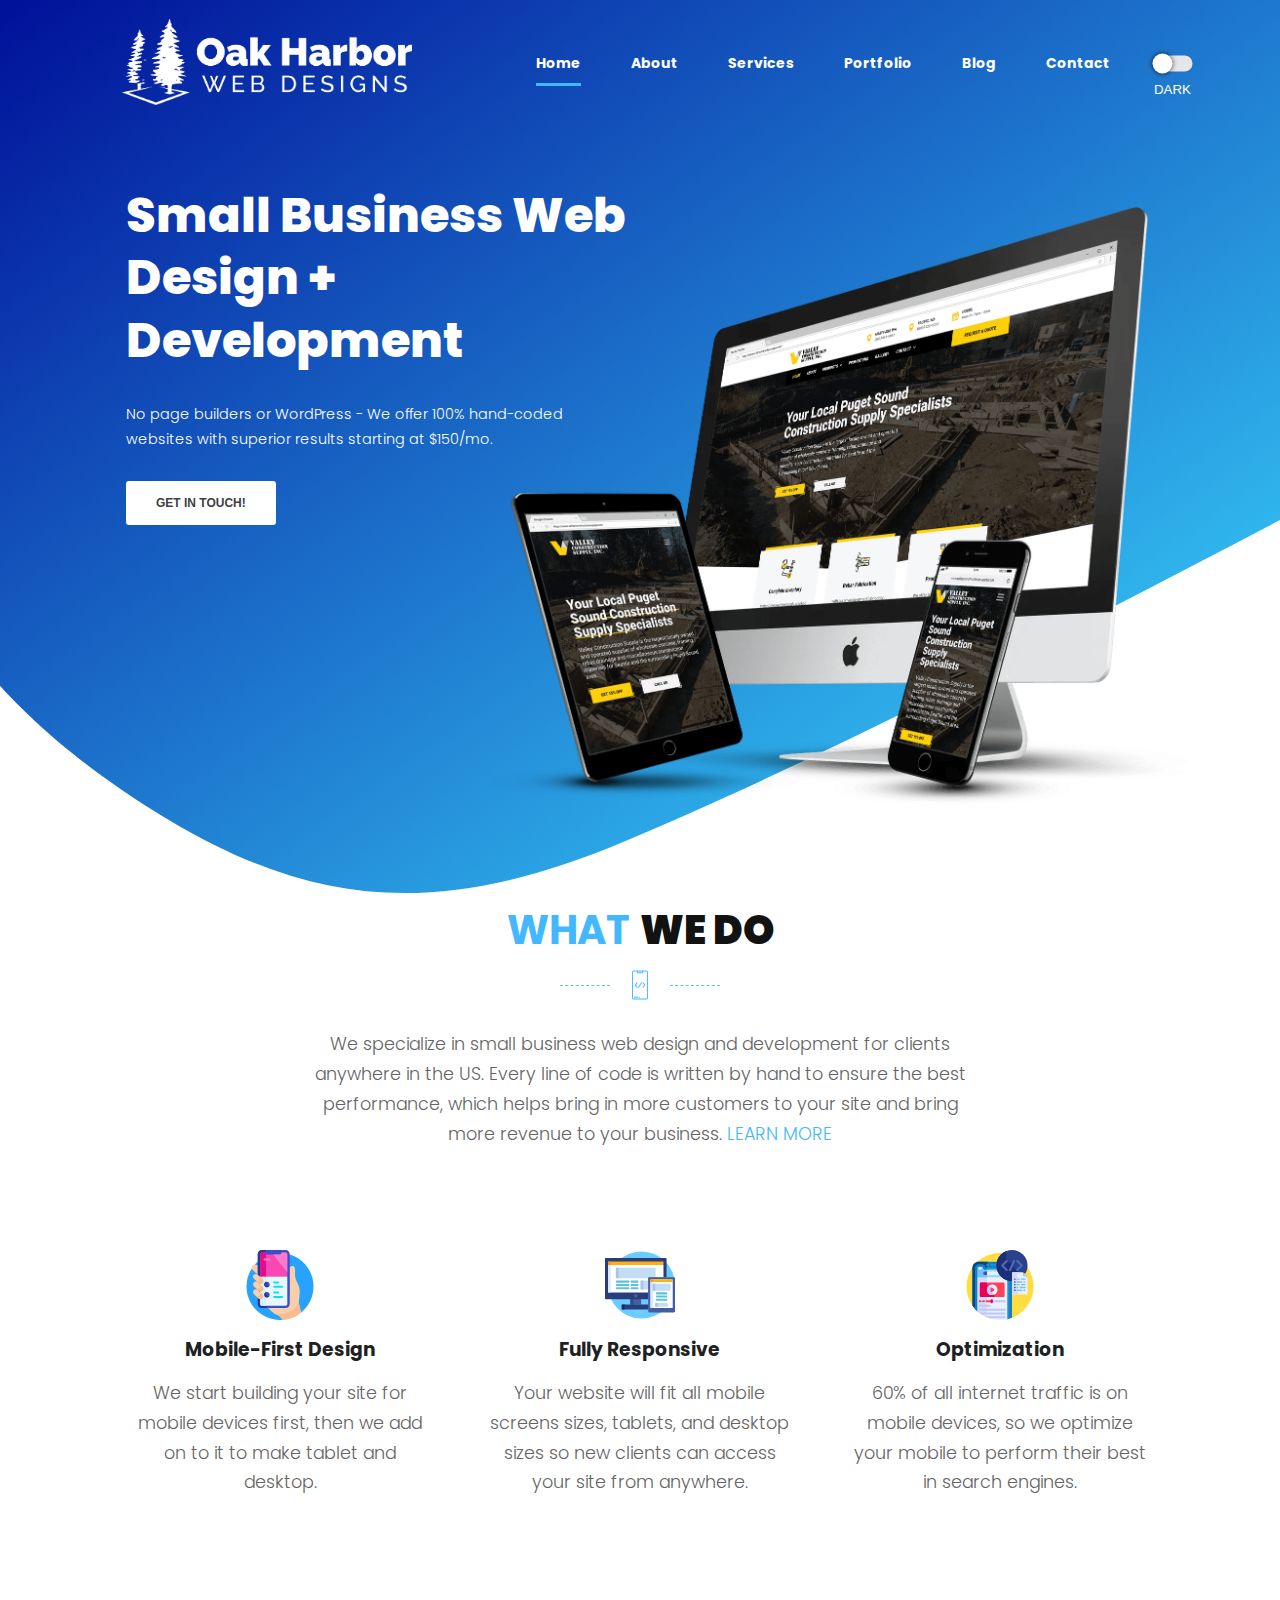
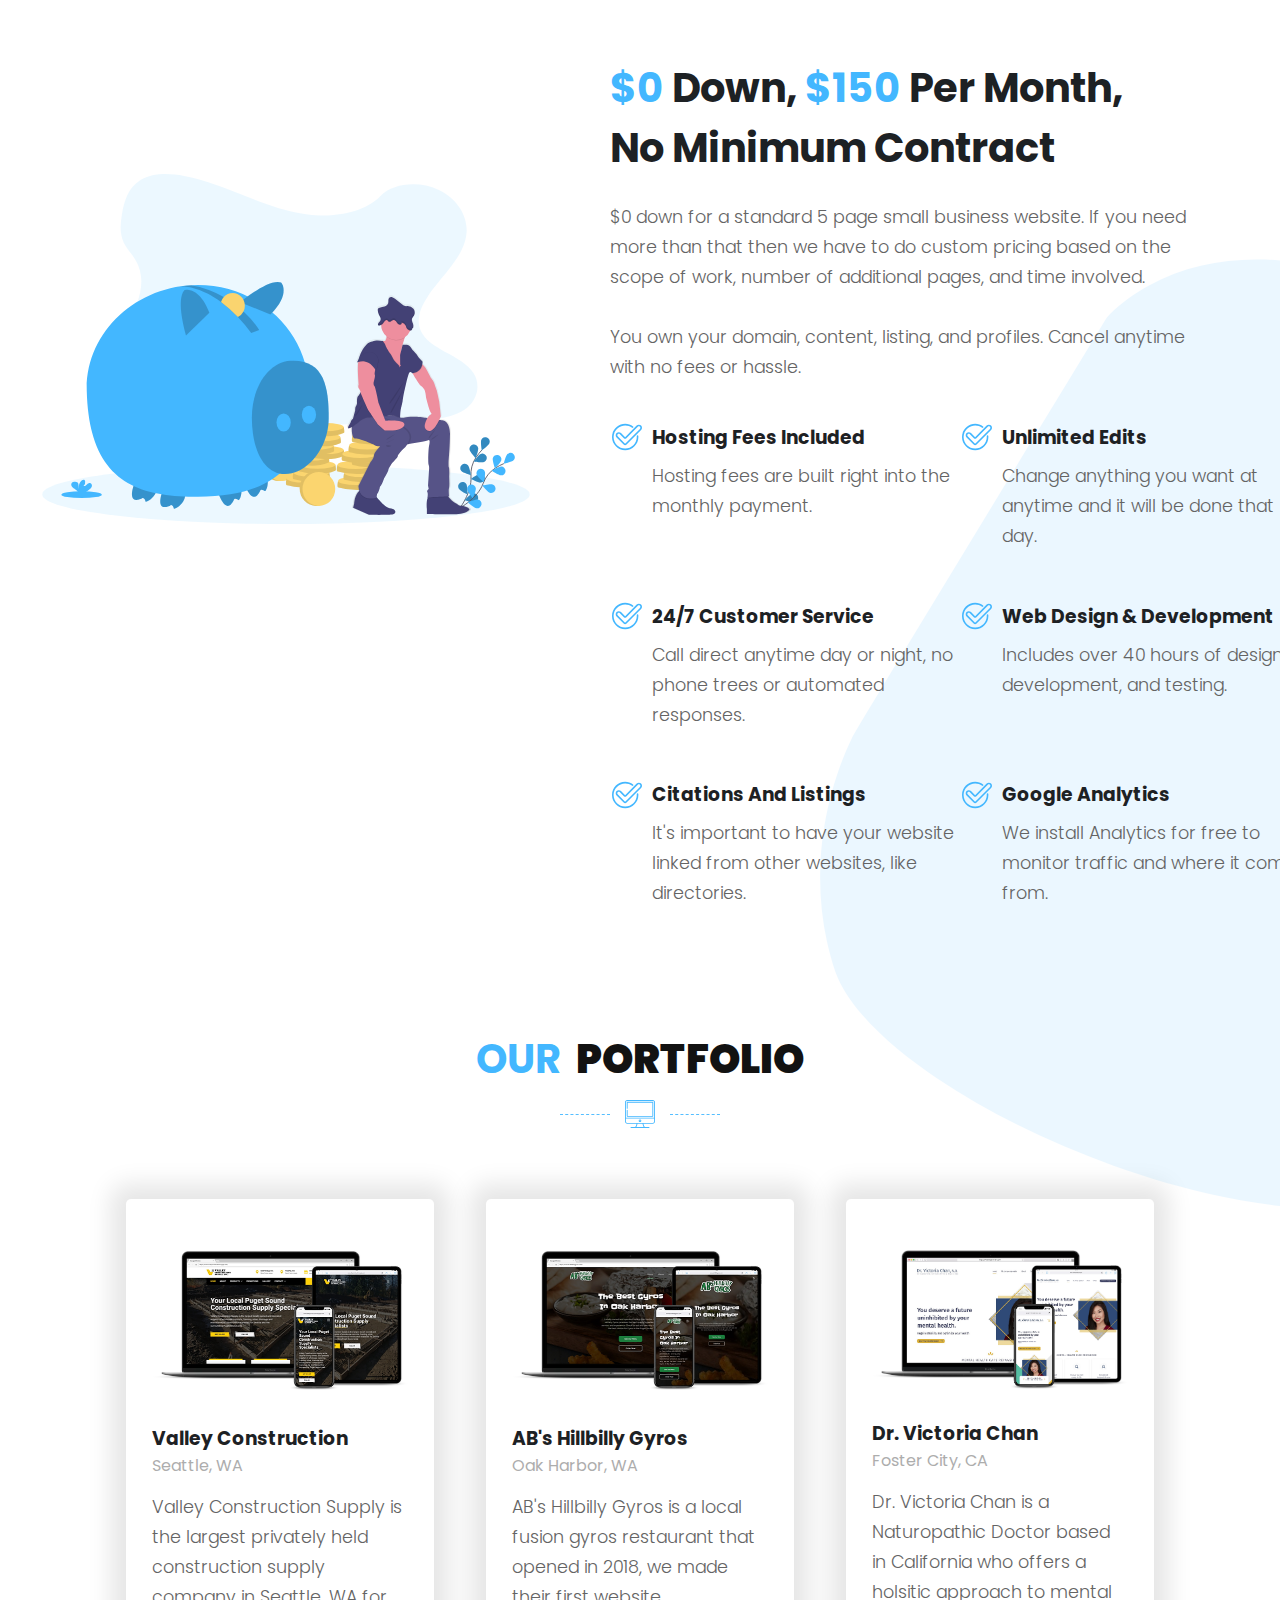
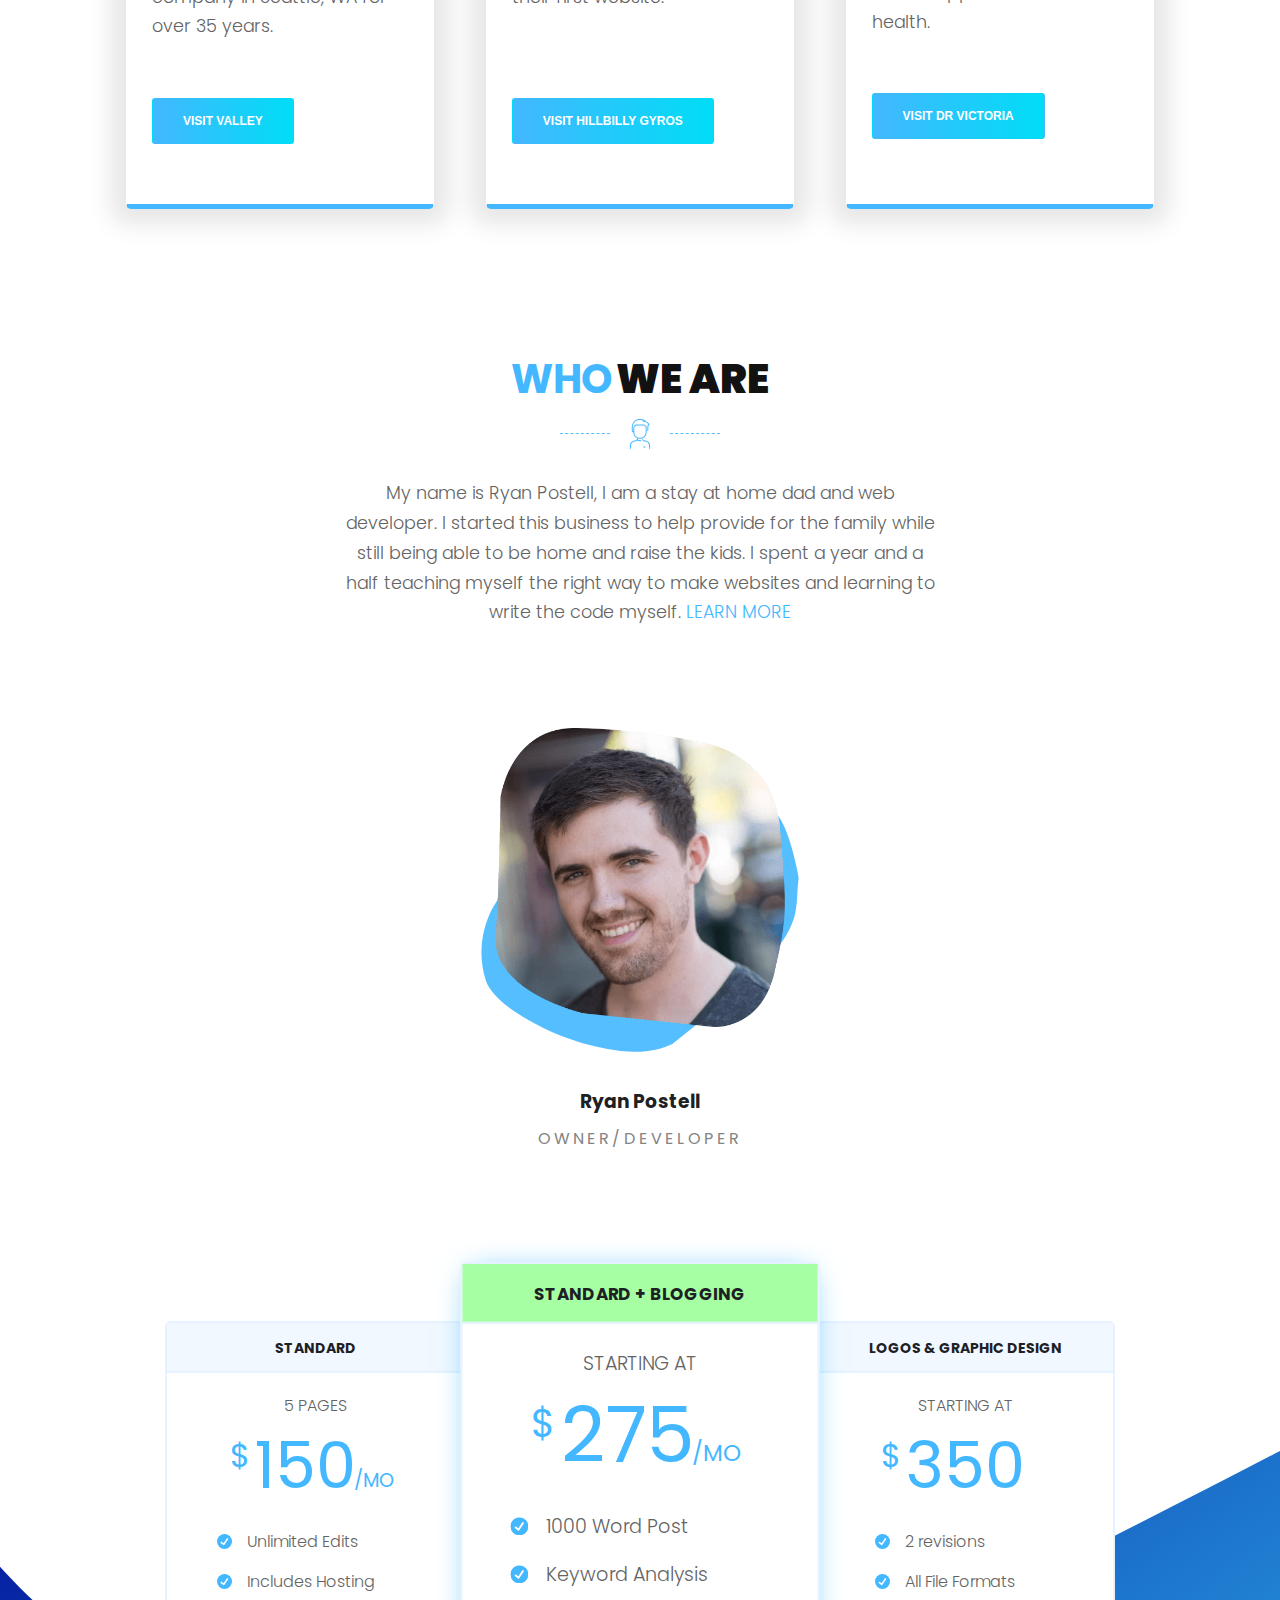
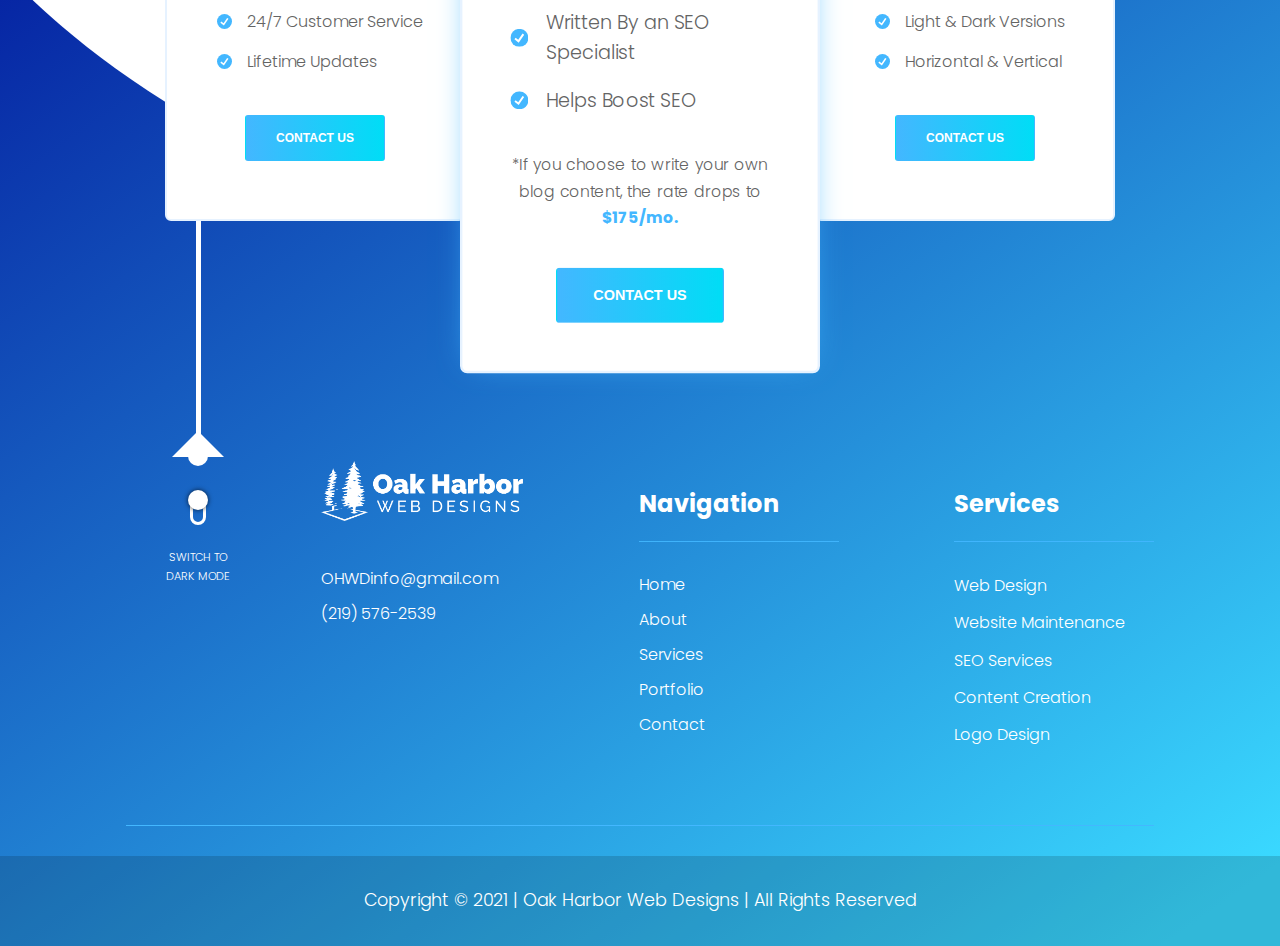
==== index.html @ aef03c7a "first commit" ====
<!DOCTYPE html>
<html lang="en">
<head>

    <!-- Global site tag (gtag.js) - Google Analytics -->
    <script async src="https://www.googletagmanager.com/gtag/js?id=UA-137702322-2"></script>
    <script>
        window.dataLayer = window.dataLayer || [];
        function gtag() { dataLayer.push(arguments); }
        gtag('js', new Date());

        gtag('config', 'UA-137702322-2');
    </script>


    <meta charset="UTF-8">
    <meta name="viewport" content="width=device-width, initial-scale=1.0">
    <meta http-equiv="X-UA-Compatible" content="ie=edge">
    <meta name="description" content="No page builders or WordPress - We offer 100% hand-coded websites with superior results starting at $150/mo.">
    <meta name="keywords" content="small business web designer usa, small business web developer usa, web developer near me usa, affordable web design usa, affordable business website usa, 
    web design agency usa, affordable web design agency for small businesses, custom web development usa, web design ageency, web design services usa, website designing compnay usa">
    <meta name="format-detection" content="telephone=no">
    <meta name="theme-color" content="#43b7ff">

    <!-- Favicons -->
    <link rel="apple-touch-icon" sizes="180x180" href="/apple-touch-icon.png">
    <link rel="icon" type="image/png" sizes="32x32" href="/favicon-32x32.png">
    <link rel="icon" type="image/png" sizes="16x16" href="/favicon-16x16.png">
    <link rel="manifest" href="/site.webmanifest">
    <meta name="msapplication-TileColor" content="#da532c">
    <meta name="theme-color" content="#ffffff">

    <meta property="og:title" content="Small Business Web Design + Development"/>
    <meta property="og:description" content="No page builders or WordPress - We offer 100% hand-coded websites with superior results starting at $150/mo."/>
    <meta property="og:type" content="website" />
    <meta property="og:url" content="https://www.oakharborwebdesigns.com/"/>
    <meta property="og:image" content="https://i.imgur.com/tVBmu4y.jpg"/>
    <meta property="og:image:secure_url" content="https://i.imgur.com/tVBmu4y.jpg"/>

    <link rel="canonical" href="https://www.oakharborwebdesigns.com/">

    <!--Adsense-->
    <script data-ad-client="ca-pub-9902602223629429" async src="https://pagead2.googlesyndication.com/pagead/js/adsbygoogle.js"></script>

    <link href="https://fonts.googleapis.com/css2?family=Poppins:wght@200;300;400;500;600;700;800;900&family=Roboto:wght@300;400;500;700;900&family=Yellowtail&display=swap" rel="stylesheet">

    <!-- CSS -->
    <link rel="stylesheet" href="css/core-styles.css">
    <link rel="stylesheet" href="css/style.css">
    <link rel="stylesheet" href="css/dark.css">

    <!-- jQuery -->
    <script defer src="https://ajax.googleapis.com/ajax/libs/jquery/3.4.1/jquery.min.js"></script>

    <title>Small Business Web Design + Development | Oak Harbor Web Designs</title>
</head>
<body>

    <a class="skip" href="/index.html#main">skip to main content</a>

    <header>
        <button class="dark-mode-button top-dark-mode-button" aria-label="dark mode toggle">
            <span aria-hidden="true" class="dark-toggle">
                <span class="DTspan"></span>
            </span>
        </button>
        <!-- Desktop Navbar -->
        <div class="mobile-wrapper">
            <div class="mobile-nav container mobile-nav-container">
                <img id="mobile-logo" src="/images/logo-light.png" alt="mobile_company_logo" height="60"> 
                <div aria-hidden="true" class="neon">
                    <span>A</span>
                    <span>f</span>
                    <span>t</span>
                    <span>e</span>
                    <span>r</span>
                    
                    <span>D</span>
                    <span>a</span>
                    <span>r</span>
                    <span>k</span>
                </div>
                <!-- Hamburger Menu -->
                <button aria-label="open the menu" id="menu-button" class="hamburger hamburger--spring" onclick="toggleNav()" type="button">
                    <span aria-hidden="true" class="hamburger-box">
                        <span aria-hidden="true" class="hamburger-inner"></span>
                    </span>
                </button>
            </div>
        </div>

        <!-- ============================================ -->
        <!--                   NAVIGATION                 -->
        <!-- ============================================ -->

        <nav>
            <div class="navbar-menu">
                <div id="side-menu" class="side-nav">
                    <img src="/images/logo-light-desktop.png" alt="company logo" width="100px">
                    <div aria-hidden="true" class="neon" id="desktop-neon">
                        <span>A</span>
                        <span>f</span>
                        <span>t</span>
                        <span>e</span>
                        <span>r</span>
                        
                        <span>D</span>
                        <span>a</span>
                        <span>r</span>
                        <span>k</span>
                    </div>
                    <ul id="on-top" class="navbar-links">
                        <li class="nav-li"><a class="active-menu" href="index.html">Home</a></li>
                        <li class="nav-li"><a href="/html/about.html">About</a></li>
                        <li class="nav-li"><a href="/html/services.html">Services</a></li>
                        <li class="nav-li"><a href="/index.html#portfolio">Portfolio</a></li>
                        <li class="nav-li"><a href="/blog/recent-posts.html">Blog</a></li>
                        <li class="nav-li"><a href="/html/contact.html">Contact</a></li>
                    </ul>
                </div>
            </div>
        </nav>
    </header>

    <main id="main">

        <!-- ============================================ -->
        <!--                    LANDING                   -->
        <!-- ============================================ -->

        <section id="landing" class="section">
            <div aria-hidden="true" class="universe universe1">
                <div class="shooting-star"></div>
                <div class="shooting-star star2"></div>
                <svg class="satellite" xmlns="http://www.w3.org/2000/svg" id="Capa_1" enable-background="new 0 0 512 512" height="512" viewBox="0 0 512 512" width="512"> <g> <path d="m362.066 319.64-38.184 4.242-4.242 38.184 31.82 10.607 21.213-21.213z" fill="#fcc023" /> <path d="m330.246 287.82-31.82 10.607-10.607 31.82c-17.572 17.572-17.572 46.068 0 63.64l106.067-106.067c-17.571-17.572-46.068-17.572-63.64 0z" fill="#fff04a" /> <path d="m234.787 340.853 21.213-84.853 84.853-21.213 21.213 21.213-106.066 106.066z" fill="#c0d4ed" /> <path d="m192.361 149.934-4.243 38.184-38.184 4.243-10.606-31.82 21.213-21.213z" fill="#fcc023" /> <path d="m224.181 181.754-10.607 31.82-31.82 10.607c-17.572 17.572-46.068 17.572-63.64 0l106.066-106.066c17.572 17.571 17.572 46.067.001 63.639z" fill="#fff04a" /> <path d="m149.934 256 106.066-106.066 84.853 84.853-21.213 21.213-42.427 21.213-21.213 42.427-21.213 21.213z" fill="#deecff" /> <path d="m351.46 202.967 34.094-97.733 97.733-34.094 21.213 21.213-43.942 43.943-32.578 11.364-11.365 32.578-43.942 43.942z" fill="#0f4c81" /> <path d="m287.82 139.328 43.943-43.943 43.184-.758.758-43.184 43.942-43.943 63.64 63.64-131.827 131.827z" fill="#2d6aab" /> <path d="m395.402 159.025-9.848-53.791 53.791 9.848 21.213 21.214-43.943 43.942z" fill="#2d6aab" /> <path d="m354.481 60.234h62.144v90h-62.144z" fill="#4b88d5" transform="matrix(.707 -.707 .707 .707 38.515 303.45)" /> <path d="m71.14 483.287 34.094-97.733 97.733-34.094 21.213 21.213-43.942 43.942-32.578 11.365-11.364 32.578-43.943 43.942z" fill="#0f4c81" /> <path d="m7.5 419.647 43.943-43.942 43.184-.758.758-43.184 43.943-43.943 63.639 63.64-131.827 131.827z" fill="#2d6aab" /> <path d="m115.082 439.345-9.848-53.791 53.791 9.848 21.213 21.213-43.942 43.943z" fill="#2d6aab" /> <path d="m74.162 340.553h62.144v90h-62.144z" fill="#4b88d5" transform="matrix(.707 -.707 .707 .707 -241.805 187.337)" /> <path d="m232.213 262.213h90v30h-90z" fill="#69a7ff" transform="matrix(.707 -.707 .707 .707 -114.826 277.213)" /> <circle cx="256" cy="192.36" r="7.5" /> <path d="m240.09 218.877c2.929-2.929 2.929-7.678 0-10.607s-7.677-2.929-10.606 0-2.929 7.678 0 10.607 7.677 2.929 10.606 0z" /> <path d="m282.517 218.877c2.929-2.929 2.929-7.678 0-10.607s-7.678-2.929-10.607 0-2.929 7.678 0 10.607 7.678 2.929 10.607 0z" /> <circle cx="256" cy="234.787" r="7.5" /> <path d="m229.484 303.73 21.213 21.213c1.465 1.464 3.385 2.196 5.304 2.196s3.839-.732 5.304-2.196l63.64-63.64c2.929-2.93 2.929-7.678 0-10.607l-21.213-21.213c-2.93-2.928-7.678-2.928-10.607 0l-63.64 63.64c-2.93 2.93-2.93 7.678-.001 10.607zm68.943-58.336 10.606 10.606-53.033 53.033-10.606-10.606z" /> <path d="m367.369 229.484c1.407 1.406 3.314 2.196 5.304 2.196s3.896-.79 5.304-2.196l131.827-131.828c2.929-2.93 2.929-7.678 0-10.607l-84.853-84.853c-2.929-2.927-7.677-2.929-10.607 0l-131.828 131.827c-1.406 1.407-2.196 3.314-2.196 5.304s.79 3.896 2.196 5.304l15.911 15.911-10.606 10.605-26.517-26.517c-2.93-2.928-7.678-2.928-10.607 0l-5.873 5.873c.146-13.633-4.959-27.313-15.339-37.693-2.93-2.928-7.678-2.928-10.607 0l-28.542 28.542-27.422-9.141c-2.693-.896-5.667-.196-7.676 1.812l-21.214 21.214c-2.009 2.009-2.71 4.98-1.812 7.676l9.141 27.422-28.542 28.542c-2.929 2.93-2.929 7.678 0 10.607 10.235 10.234 23.68 15.352 37.124 15.352.19 0 .379-.011.569-.014l-5.874 5.874c-1.406 1.407-2.196 3.314-2.196 5.304s.79 3.896 2.196 5.304l26.518 26.516-10.606 10.607-15.91-15.91c-1.407-1.406-3.314-2.196-5.304-2.196s-3.896.79-5.304 2.196l-131.827 131.827c-2.929 2.93-2.929 7.678 0 10.607l84.853 84.853c1.465 1.464 3.384 2.196 5.304 2.196 1.919 0 3.839-.732 5.304-2.196l131.828-131.827c1.406-1.407 2.196-3.314 2.196-5.304s-.79-3.896-2.196-5.304l-15.911-15.911 10.606-10.605 26.517 26.517c1.465 1.464 3.385 2.196 5.304 2.196s3.839-.732 5.304-2.196l5.873-5.873c-.146 13.633 4.959 27.313 15.339 37.692 1.465 1.464 3.385 2.196 5.304 2.196s3.839-.732 5.304-2.196l28.542-28.542 27.422 9.141c.777.259 1.577.385 2.371.385 1.958 0 3.875-.768 5.305-2.196l21.214-21.214c2.009-2.009 2.71-4.98 1.812-7.676l-9.141-27.422 28.542-28.542c2.929-2.93 2.929-7.678 0-10.607-10.38-10.379-24.06-15.485-37.693-15.338l5.874-5.874c2.929-2.93 2.929-7.678 0-10.607l-26.517-26.517 10.605-10.606zm49.247-59.853-74.246-74.247 33.335-33.335 74.247 74.247zm3.032-151.525 74.246 74.246-33.335 33.336-74.246-74.246zm-87.886 87.885 74.247 74.247-33.336 33.336-74.247-74.247zm-183.854 56.575 14.658-14.658 15.91 5.303-25.265 25.265zm-18.654 61.081 94.394-94.394c9.619 14.543 8.036 34.368-4.749 47.174l-42.471 42.471c-12.806 12.787-32.63 14.368-47.174 4.749zm-33.87 118.722 74.247 74.247-33.335 33.335-74.247-74.247zm-3.031 151.525-74.246-74.246 33.335-33.335 74.246 74.246zm87.886-87.885-74.247-74.247 33.336-33.336 74.247 74.247zm183.853-56.575-14.658 14.658-15.91-5.303 25.265-25.265zm18.654-61.081-94.394 94.394c-9.619-14.543-8.036-34.368 4.749-47.174l42.471-42.471c12.807-12.788 32.632-14.369 47.174-4.749zm-126.746 63.107-47.729-47.73c-2.93-2.928-7.678-2.928-10.607 0-2.929 2.93-2.929 7.678 0 10.607l15.91 15.91-10.606 10.605-31.819-31.819 15.91-15.911c2.929-2.929 2.929-7.678 0-10.606l-26.519-26.516 95.46-95.46 95.46 95.46zm74.247-137.887-31.82-31.82 10.606-10.605 31.819 31.82z" /> </g> </svg>
                <svg class="star" xmlns="http://www.w3.org/2000/svg" xmlns:xlink="http://www.w3.org/1999/xlink" version="1.1" x="0px" y="0px" viewBox="0 0 512 512" style="enable-background:new 0 0 512 512;" xml:space="preserve" width="2px" height="2px"> <g> <g> <g> <path d="M256,0C115.39,0,0,115.39,0,256s115.39,256,256,256s256-115.39,256-256S396.61,0,256,0z" data-original="#000000" class="active-path" data-old_color="#000000" fill="#FFFFFF" /> </g> </g> </g> </svg>
                <svg class="star" xmlns="http://www.w3.org/2000/svg" xmlns:xlink="http://www.w3.org/1999/xlink" version="1.1" x="0px" y="0px" viewBox="0 0 512 512" style="enable-background:new 0 0 512 512;" xml:space="preserve" width="2px" height="2px"> <g> <g> <g> <path d="M256,0C115.39,0,0,115.39,0,256s115.39,256,256,256s256-115.39,256-256S396.61,0,256,0z" data-original="#000000" class="active-path" data-old_color="#000000" fill="#FFFFFF" /> </g> </g> </g> </svg>
                <svg class="star" xmlns="http://www.w3.org/2000/svg" xmlns:xlink="http://www.w3.org/1999/xlink" version="1.1" x="0px" y="0px" viewBox="0 0 512 512" style="enable-background:new 0 0 512 512;" xml:space="preserve" width="2px" height="2px"> <g> <g> <g> <path d="M256,0C115.39,0,0,115.39,0,256s115.39,256,256,256s256-115.39,256-256S396.61,0,256,0z" data-original="#000000" class="active-path" data-old_color="#000000" fill="#FFFFFF" /> </g> </g> </g> </svg>
                <svg class="star" xmlns="http://www.w3.org/2000/svg" xmlns:xlink="http://www.w3.org/1999/xlink" version="1.1" x="0px" y="0px" viewBox="0 0 512 512" style="enable-background:new 0 0 512 512;" xml:space="preserve" width="2px" height="2px"> <g> <g> <g> <path d="M256,0C115.39,0,0,115.39,0,256s115.39,256,256,256s256-115.39,256-256S396.61,0,256,0z" data-original="#000000" class="active-path" data-old_color="#000000" fill="#FFFFFF" /> </g> </g> </g> </svg>
                <svg class="star" xmlns="http://www.w3.org/2000/svg" xmlns:xlink="http://www.w3.org/1999/xlink" version="1.1" x="0px" y="0px" viewBox="0 0 512 512" style="enable-background:new 0 0 512 512;" xml:space="preserve" width="2px" height="2px"> <g> <g> <g> <path d="M256,0C115.39,0,0,115.39,0,256s115.39,256,256,256s256-115.39,256-256S396.61,0,256,0z" data-original="#000000" class="active-path" data-old_color="#000000" fill="#FFFFFF" /> </g> </g> </g> </svg>
                <svg class="star" xmlns="http://www.w3.org/2000/svg" xmlns:xlink="http://www.w3.org/1999/xlink" version="1.1" x="0px" y="0px" viewBox="0 0 512 512" style="enable-background:new 0 0 512 512;" xml:space="preserve" width="2px" height="2px"> <g> <g> <g> <path d="M256,0C115.39,0,0,115.39,0,256s115.39,256,256,256s256-115.39,256-256S396.61,0,256,0z" data-original="#000000" class="active-path" data-old_color="#000000" fill="#FFFFFF" /> </g> </g> </g> </svg>
                <svg class="star" xmlns="http://www.w3.org/2000/svg" xmlns:xlink="http://www.w3.org/1999/xlink" version="1.1" x="0px" y="0px" viewBox="0 0 512 512" style="enable-background:new 0 0 512 512;" xml:space="preserve" width="2px" height="2px"> <g> <g> <g> <path d="M256,0C115.39,0,0,115.39,0,256s115.39,256,256,256s256-115.39,256-256S396.61,0,256,0z" data-original="#000000" class="active-path" data-old_color="#000000" fill="#FFFFFF" /> </g> </g> </g> </svg>
                <svg class="star" xmlns="http://www.w3.org/2000/svg" xmlns:xlink="http://www.w3.org/1999/xlink" version="1.1" x="0px" y="0px" viewBox="0 0 512 512" style="enable-background:new 0 0 512 512;" xml:space="preserve" width="2px" height="2px"> <g> <g> <g> <path d="M256,0C115.39,0,0,115.39,0,256s115.39,256,256,256s256-115.39,256-256S396.61,0,256,0z" data-original="#000000" class="active-path" data-old_color="#000000" fill="#FFFFFF" /> </g> </g> </g> </svg>
                <svg class="star" xmlns="http://www.w3.org/2000/svg" xmlns:xlink="http://www.w3.org/1999/xlink" version="1.1" x="0px" y="0px" viewBox="0 0 512 512" style="enable-background:new 0 0 512 512;" xml:space="preserve" width="2px" height="2px"> <g> <g> <g> <path d="M256,0C115.39,0,0,115.39,0,256s115.39,256,256,256s256-115.39,256-256S396.61,0,256,0z" data-original="#000000" class="active-path" data-old_color="#000000" fill="#FFFFFF" /> </g> </g> </g> </svg>
                <svg class="star" xmlns="http://www.w3.org/2000/svg" xmlns:xlink="http://www.w3.org/1999/xlink" version="1.1" x="0px" y="0px" viewBox="0 0 512 512" style="enable-background:new 0 0 512 512;" xml:space="preserve" width="2px" height="2px"> <g> <g> <g> <path d="M256,0C115.39,0,0,115.39,0,256s115.39,256,256,256s256-115.39,256-256S396.61,0,256,0z" data-original="#000000" class="active-path" data-old_color="#000000" fill="#FFFFFF" /> </g> </g> </g> </svg>
                <svg class="star" xmlns="http://www.w3.org/2000/svg" xmlns:xlink="http://www.w3.org/1999/xlink" version="1.1" x="0px" y="0px" viewBox="0 0 512 512" style="enable-background:new 0 0 512 512;" xml:space="preserve" width="2px" height="2px"> <g> <g> <g> <path d="M256,0C115.39,0,0,115.39,0,256s115.39,256,256,256s256-115.39,256-256S396.61,0,256,0z" data-original="#000000" class="active-path" data-old_color="#000000" fill="#FFFFFF" /> </g> </g> </g> </svg>
                <svg class="star" xmlns="http://www.w3.org/2000/svg" xmlns:xlink="http://www.w3.org/1999/xlink" version="1.1" x="0px" y="0px" viewBox="0 0 512 512" style="enable-background:new 0 0 512 512;" xml:space="preserve" width="2px" height="2px"> <g> <g> <g> <path d="M256,0C115.39,0,0,115.39,0,256s115.39,256,256,256s256-115.39,256-256S396.61,0,256,0z" data-original="#000000" class="active-path" data-old_color="#000000" fill="#FFFFFF" /> </g> </g> </g> </svg>
                <svg class="star" xmlns="http://www.w3.org/2000/svg" xmlns:xlink="http://www.w3.org/1999/xlink" version="1.1" x="0px" y="0px" viewBox="0 0 512 512" style="enable-background:new 0 0 512 512;" xml:space="preserve" width="2px" height="2px"> <g> <g> <g> <path d="M256,0C115.39,0,0,115.39,0,256s115.39,256,256,256s256-115.39,256-256S396.61,0,256,0z" data-original="#000000" class="active-path" data-old_color="#000000" fill="#FFFFFF" /> </g> </g> </g> </svg>
            </div>
            <div aria-hidden="true" class="universe universe2">
                <svg class="satellite" xmlns="http://www.w3.org/2000/svg" id="Capa_1" enable-background="new 0 0 512 512" height="512" viewBox="0 0 512 512" width="512"> <g> <path d="m362.066 319.64-38.184 4.242-4.242 38.184 31.82 10.607 21.213-21.213z" fill="#fcc023" /> <path d="m330.246 287.82-31.82 10.607-10.607 31.82c-17.572 17.572-17.572 46.068 0 63.64l106.067-106.067c-17.571-17.572-46.068-17.572-63.64 0z" fill="#fff04a" /> <path d="m234.787 340.853 21.213-84.853 84.853-21.213 21.213 21.213-106.066 106.066z" fill="#c0d4ed" /> <path d="m192.361 149.934-4.243 38.184-38.184 4.243-10.606-31.82 21.213-21.213z" fill="#fcc023" /> <path d="m224.181 181.754-10.607 31.82-31.82 10.607c-17.572 17.572-46.068 17.572-63.64 0l106.066-106.066c17.572 17.571 17.572 46.067.001 63.639z" fill="#fff04a" /> <path d="m149.934 256 106.066-106.066 84.853 84.853-21.213 21.213-42.427 21.213-21.213 42.427-21.213 21.213z" fill="#deecff" /> <path d="m351.46 202.967 34.094-97.733 97.733-34.094 21.213 21.213-43.942 43.943-32.578 11.364-11.365 32.578-43.942 43.942z" fill="#0f4c81" /> <path d="m287.82 139.328 43.943-43.943 43.184-.758.758-43.184 43.942-43.943 63.64 63.64-131.827 131.827z" fill="#2d6aab" /> <path d="m395.402 159.025-9.848-53.791 53.791 9.848 21.213 21.214-43.943 43.942z" fill="#2d6aab" /> <path d="m354.481 60.234h62.144v90h-62.144z" fill="#4b88d5" transform="matrix(.707 -.707 .707 .707 38.515 303.45)" /> <path d="m71.14 483.287 34.094-97.733 97.733-34.094 21.213 21.213-43.942 43.942-32.578 11.365-11.364 32.578-43.943 43.942z" fill="#0f4c81" /> <path d="m7.5 419.647 43.943-43.942 43.184-.758.758-43.184 43.943-43.943 63.639 63.64-131.827 131.827z" fill="#2d6aab" /> <path d="m115.082 439.345-9.848-53.791 53.791 9.848 21.213 21.213-43.942 43.943z" fill="#2d6aab" /> <path d="m74.162 340.553h62.144v90h-62.144z" fill="#4b88d5" transform="matrix(.707 -.707 .707 .707 -241.805 187.337)" /> <path d="m232.213 262.213h90v30h-90z" fill="#69a7ff" transform="matrix(.707 -.707 .707 .707 -114.826 277.213)" /> <circle cx="256" cy="192.36" r="7.5" /> <path d="m240.09 218.877c2.929-2.929 2.929-7.678 0-10.607s-7.677-2.929-10.606 0-2.929 7.678 0 10.607 7.677 2.929 10.606 0z" /> <path d="m282.517 218.877c2.929-2.929 2.929-7.678 0-10.607s-7.678-2.929-10.607 0-2.929 7.678 0 10.607 7.678 2.929 10.607 0z" /> <circle cx="256" cy="234.787" r="7.5" /> <path d="m229.484 303.73 21.213 21.213c1.465 1.464 3.385 2.196 5.304 2.196s3.839-.732 5.304-2.196l63.64-63.64c2.929-2.93 2.929-7.678 0-10.607l-21.213-21.213c-2.93-2.928-7.678-2.928-10.607 0l-63.64 63.64c-2.93 2.93-2.93 7.678-.001 10.607zm68.943-58.336 10.606 10.606-53.033 53.033-10.606-10.606z" /> <path d="m367.369 229.484c1.407 1.406 3.314 2.196 5.304 2.196s3.896-.79 5.304-2.196l131.827-131.828c2.929-2.93 2.929-7.678 0-10.607l-84.853-84.853c-2.929-2.927-7.677-2.929-10.607 0l-131.828 131.827c-1.406 1.407-2.196 3.314-2.196 5.304s.79 3.896 2.196 5.304l15.911 15.911-10.606 10.605-26.517-26.517c-2.93-2.928-7.678-2.928-10.607 0l-5.873 5.873c.146-13.633-4.959-27.313-15.339-37.693-2.93-2.928-7.678-2.928-10.607 0l-28.542 28.542-27.422-9.141c-2.693-.896-5.667-.196-7.676 1.812l-21.214 21.214c-2.009 2.009-2.71 4.98-1.812 7.676l9.141 27.422-28.542 28.542c-2.929 2.93-2.929 7.678 0 10.607 10.235 10.234 23.68 15.352 37.124 15.352.19 0 .379-.011.569-.014l-5.874 5.874c-1.406 1.407-2.196 3.314-2.196 5.304s.79 3.896 2.196 5.304l26.518 26.516-10.606 10.607-15.91-15.91c-1.407-1.406-3.314-2.196-5.304-2.196s-3.896.79-5.304 2.196l-131.827 131.827c-2.929 2.93-2.929 7.678 0 10.607l84.853 84.853c1.465 1.464 3.384 2.196 5.304 2.196 1.919 0 3.839-.732 5.304-2.196l131.828-131.827c1.406-1.407 2.196-3.314 2.196-5.304s-.79-3.896-2.196-5.304l-15.911-15.911 10.606-10.605 26.517 26.517c1.465 1.464 3.385 2.196 5.304 2.196s3.839-.732 5.304-2.196l5.873-5.873c-.146 13.633 4.959 27.313 15.339 37.692 1.465 1.464 3.385 2.196 5.304 2.196s3.839-.732 5.304-2.196l28.542-28.542 27.422 9.141c.777.259 1.577.385 2.371.385 1.958 0 3.875-.768 5.305-2.196l21.214-21.214c2.009-2.009 2.71-4.98 1.812-7.676l-9.141-27.422 28.542-28.542c2.929-2.93 2.929-7.678 0-10.607-10.38-10.379-24.06-15.485-37.693-15.338l5.874-5.874c2.929-2.93 2.929-7.678 0-10.607l-26.517-26.517 10.605-10.606zm49.247-59.853-74.246-74.247 33.335-33.335 74.247 74.247zm3.032-151.525 74.246 74.246-33.335 33.336-74.246-74.246zm-87.886 87.885 74.247 74.247-33.336 33.336-74.247-74.247zm-183.854 56.575 14.658-14.658 15.91 5.303-25.265 25.265zm-18.654 61.081 94.394-94.394c9.619 14.543 8.036 34.368-4.749 47.174l-42.471 42.471c-12.806 12.787-32.63 14.368-47.174 4.749zm-33.87 118.722 74.247 74.247-33.335 33.335-74.247-74.247zm-3.031 151.525-74.246-74.246 33.335-33.335 74.246 74.246zm87.886-87.885-74.247-74.247 33.336-33.336 74.247 74.247zm183.853-56.575-14.658 14.658-15.91-5.303 25.265-25.265zm18.654-61.081-94.394 94.394c-9.619-14.543-8.036-34.368 4.749-47.174l42.471-42.471c12.807-12.788 32.632-14.369 47.174-4.749zm-126.746 63.107-47.729-47.73c-2.93-2.928-7.678-2.928-10.607 0-2.929 2.93-2.929 7.678 0 10.607l15.91 15.91-10.606 10.605-31.819-31.819 15.91-15.911c2.929-2.929 2.929-7.678 0-10.606l-26.519-26.516 95.46-95.46 95.46 95.46zm74.247-137.887-31.82-31.82 10.606-10.605 31.819 31.82z" /> </g> </svg> <svg class="star" xmlns="http://www.w3.org/2000/svg" xmlns:xlink="http://www.w3.org/1999/xlink" version="1.1" x="0px" y="0px" viewBox="0 0 512 512" style="enable-background:new 0 0 512 512;" xml:space="preserve" width="2px" height="2px"> <g> <g> <g> <path d="M256,0C115.39,0,0,115.39,0,256s115.39,256,256,256s256-115.39,256-256S396.61,0,256,0z" data-original="#000000" class="active-path" data-old_color="#000000" fill="#FFFFFF" /> </g> </g> </g> </svg> <svg class="star" xmlns="http://www.w3.org/2000/svg" xmlns:xlink="http://www.w3.org/1999/xlink" version="1.1" x="0px" y="0px" viewBox="0 0 512 512" style="enable-background:new 0 0 512 512;" xml:space="preserve" width="2px" height="2px"> <g> <g> <g> <path d="M256,0C115.39,0,0,115.39,0,256s115.39,256,256,256s256-115.39,256-256S396.61,0,256,0z" data-original="#000000" class="active-path" data-old_color="#000000" fill="#FFFFFF" /> </g> </g> </g> </svg> <svg class="star" xmlns="http://www.w3.org/2000/svg" xmlns:xlink="http://www.w3.org/1999/xlink" version="1.1" x="0px" y="0px" viewBox="0 0 512 512" style="enable-background:new 0 0 512 512;" xml:space="preserve" width="2px" height="2px"> <g> <g> <g> <path d="M256,0C115.39,0,0,115.39,0,256s115.39,256,256,256s256-115.39,256-256S396.61,0,256,0z" data-original="#000000" class="active-path" data-old_color="#000000" fill="#FFFFFF" /> </g> </g> </g> </svg> <svg class="star" xmlns="http://www.w3.org/2000/svg" xmlns:xlink="http://www.w3.org/1999/xlink" version="1.1" x="0px" y="0px" viewBox="0 0 512 512" style="enable-background:new 0 0 512 512;" xml:space="preserve" width="2px" height="2px"> <g> <g> <g> <path d="M256,0C115.39,0,0,115.39,0,256s115.39,256,256,256s256-115.39,256-256S396.61,0,256,0z" data-original="#000000" class="active-path" data-old_color="#000000" fill="#FFFFFF" /> </g> </g> </g> </svg> <svg class="star" xmlns="http://www.w3.org/2000/svg" xmlns:xlink="http://www.w3.org/1999/xlink" version="1.1" x="0px" y="0px" viewBox="0 0 512 512" style="enable-background:new 0 0 512 512;" xml:space="preserve" width="2px" height="2px"> <g> <g> <g> <path d="M256,0C115.39,0,0,115.39,0,256s115.39,256,256,256s256-115.39,256-256S396.61,0,256,0z" data-original="#000000" class="active-path" data-old_color="#000000" fill="#FFFFFF" /> </g> </g> </g> </svg> <svg class="star" xmlns="http://www.w3.org/2000/svg" xmlns:xlink="http://www.w3.org/1999/xlink" version="1.1" x="0px" y="0px" viewBox="0 0 512 512" style="enable-background:new 0 0 512 512;" xml:space="preserve" width="2px" height="2px"> <g> <g> <g> <path d="M256,0C115.39,0,0,115.39,0,256s115.39,256,256,256s256-115.39,256-256S396.61,0,256,0z" data-original="#000000" class="active-path" data-old_color="#000000" fill="#FFFFFF" /> </g> </g> </g> </svg> <svg class="star" xmlns="http://www.w3.org/2000/svg" xmlns:xlink="http://www.w3.org/1999/xlink" version="1.1" x="0px" y="0px" viewBox="0 0 512 512" style="enable-background:new 0 0 512 512;" xml:space="preserve" width="2px" height="2px"> <g> <g> <g> <path d="M256,0C115.39,0,0,115.39,0,256s115.39,256,256,256s256-115.39,256-256S396.61,0,256,0z" data-original="#000000" class="active-path" data-old_color="#000000" fill="#FFFFFF" /> </g> </g> </g> </svg> <svg class="star" xmlns="http://www.w3.org/2000/svg" xmlns:xlink="http://www.w3.org/1999/xlink" version="1.1" x="0px" y="0px" viewBox="0 0 512 512" style="enable-background:new 0 0 512 512;" xml:space="preserve" width="2px" height="2px"> <g> <g> <g> <path d="M256,0C115.39,0,0,115.39,0,256s115.39,256,256,256s256-115.39,256-256S396.61,0,256,0z" data-original="#000000" class="active-path" data-old_color="#000000" fill="#FFFFFF" /> </g> </g> </g> </svg> <svg class="star" xmlns="http://www.w3.org/2000/svg" xmlns:xlink="http://www.w3.org/1999/xlink" version="1.1" x="0px" y="0px" viewBox="0 0 512 512" style="enable-background:new 0 0 512 512;" xml:space="preserve" width="2px" height="2px"> <g> <g> <g> <path d="M256,0C115.39,0,0,115.39,0,256s115.39,256,256,256s256-115.39,256-256S396.61,0,256,0z" data-original="#000000" class="active-path" data-old_color="#000000" fill="#FFFFFF" /> </g> </g> </g> </svg> <svg class="star" xmlns="http://www.w3.org/2000/svg" xmlns:xlink="http://www.w3.org/1999/xlink" version="1.1" x="0px" y="0px" viewBox="0 0 512 512" style="enable-background:new 0 0 512 512;" xml:space="preserve" width="2px" height="2px"> <g> <g> <g> <path d="M256,0C115.39,0,0,115.39,0,256s115.39,256,256,256s256-115.39,256-256S396.61,0,256,0z" data-original="#000000" class="active-path" data-old_color="#000000" fill="#FFFFFF" /> </g> </g> </g> </svg> <svg class="star" xmlns="http://www.w3.org/2000/svg" xmlns:xlink="http://www.w3.org/1999/xlink" version="1.1" x="0px" y="0px" viewBox="0 0 512 512" style="enable-background:new 0 0 512 512;" xml:space="preserve" width="2px" height="2px"> <g> <g> <g> <path d="M256,0C115.39,0,0,115.39,0,256s115.39,256,256,256s256-115.39,256-256S396.61,0,256,0z" data-original="#000000" class="active-path" data-old_color="#000000" fill="#FFFFFF" /> </g> </g> </g> </svg> <svg class="star" xmlns="http://www.w3.org/2000/svg" xmlns:xlink="http://www.w3.org/1999/xlink" version="1.1" x="0px" y="0px" viewBox="0 0 512 512" style="enable-background:new 0 0 512 512;" xml:space="preserve" width="2px" height="2px"> <g> <g> <g> <path d="M256,0C115.39,0,0,115.39,0,256s115.39,256,256,256s256-115.39,256-256S396.61,0,256,0z" data-original="#000000" class="active-path" data-old_color="#000000" fill="#FFFFFF" /> </g> </g> </g> </svg> <svg class="star" xmlns="http://www.w3.org/2000/svg" xmlns:xlink="http://www.w3.org/1999/xlink" version="1.1" x="0px" y="0px" viewBox="0 0 512 512" style="enable-background:new 0 0 512 512;" xml:space="preserve" width="2px" height="2px"> <g> <g> <g> <path d="M256,0C115.39,0,0,115.39,0,256s115.39,256,256,256s256-115.39,256-256S396.61,0,256,0z" data-original="#000000" class="active-path" data-old_color="#000000" fill="#FFFFFF" /> </g> </g> </g> </svg>
            </div>
            <div aria-hidden="true" class="universe universe3">
                <svg class="satellite" xmlns="http://www.w3.org/2000/svg" id="Capa_1" enable-background="new 0 0 512 512" height="512" viewBox="0 0 512 512" width="512"> <g> <path d="m362.066 319.64-38.184 4.242-4.242 38.184 31.82 10.607 21.213-21.213z" fill="#fcc023" /> <path d="m330.246 287.82-31.82 10.607-10.607 31.82c-17.572 17.572-17.572 46.068 0 63.64l106.067-106.067c-17.571-17.572-46.068-17.572-63.64 0z" fill="#fff04a" /> <path d="m234.787 340.853 21.213-84.853 84.853-21.213 21.213 21.213-106.066 106.066z" fill="#c0d4ed" /> <path d="m192.361 149.934-4.243 38.184-38.184 4.243-10.606-31.82 21.213-21.213z" fill="#fcc023" /> <path d="m224.181 181.754-10.607 31.82-31.82 10.607c-17.572 17.572-46.068 17.572-63.64 0l106.066-106.066c17.572 17.571 17.572 46.067.001 63.639z" fill="#fff04a" /> <path d="m149.934 256 106.066-106.066 84.853 84.853-21.213 21.213-42.427 21.213-21.213 42.427-21.213 21.213z" fill="#deecff" /> <path d="m351.46 202.967 34.094-97.733 97.733-34.094 21.213 21.213-43.942 43.943-32.578 11.364-11.365 32.578-43.942 43.942z" fill="#0f4c81" /> <path d="m287.82 139.328 43.943-43.943 43.184-.758.758-43.184 43.942-43.943 63.64 63.64-131.827 131.827z" fill="#2d6aab" /> <path d="m395.402 159.025-9.848-53.791 53.791 9.848 21.213 21.214-43.943 43.942z" fill="#2d6aab" /> <path d="m354.481 60.234h62.144v90h-62.144z" fill="#4b88d5" transform="matrix(.707 -.707 .707 .707 38.515 303.45)" /> <path d="m71.14 483.287 34.094-97.733 97.733-34.094 21.213 21.213-43.942 43.942-32.578 11.365-11.364 32.578-43.943 43.942z" fill="#0f4c81" /> <path d="m7.5 419.647 43.943-43.942 43.184-.758.758-43.184 43.943-43.943 63.639 63.64-131.827 131.827z" fill="#2d6aab" /> <path d="m115.082 439.345-9.848-53.791 53.791 9.848 21.213 21.213-43.942 43.943z" fill="#2d6aab" /> <path d="m74.162 340.553h62.144v90h-62.144z" fill="#4b88d5" transform="matrix(.707 -.707 .707 .707 -241.805 187.337)" /> <path d="m232.213 262.213h90v30h-90z" fill="#69a7ff" transform="matrix(.707 -.707 .707 .707 -114.826 277.213)" /> <circle cx="256" cy="192.36" r="7.5" /> <path d="m240.09 218.877c2.929-2.929 2.929-7.678 0-10.607s-7.677-2.929-10.606 0-2.929 7.678 0 10.607 7.677 2.929 10.606 0z" /> <path d="m282.517 218.877c2.929-2.929 2.929-7.678 0-10.607s-7.678-2.929-10.607 0-2.929 7.678 0 10.607 7.678 2.929 10.607 0z" /> <circle cx="256" cy="234.787" r="7.5" /> <path d="m229.484 303.73 21.213 21.213c1.465 1.464 3.385 2.196 5.304 2.196s3.839-.732 5.304-2.196l63.64-63.64c2.929-2.93 2.929-7.678 0-10.607l-21.213-21.213c-2.93-2.928-7.678-2.928-10.607 0l-63.64 63.64c-2.93 2.93-2.93 7.678-.001 10.607zm68.943-58.336 10.606 10.606-53.033 53.033-10.606-10.606z" /> <path d="m367.369 229.484c1.407 1.406 3.314 2.196 5.304 2.196s3.896-.79 5.304-2.196l131.827-131.828c2.929-2.93 2.929-7.678 0-10.607l-84.853-84.853c-2.929-2.927-7.677-2.929-10.607 0l-131.828 131.827c-1.406 1.407-2.196 3.314-2.196 5.304s.79 3.896 2.196 5.304l15.911 15.911-10.606 10.605-26.517-26.517c-2.93-2.928-7.678-2.928-10.607 0l-5.873 5.873c.146-13.633-4.959-27.313-15.339-37.693-2.93-2.928-7.678-2.928-10.607 0l-28.542 28.542-27.422-9.141c-2.693-.896-5.667-.196-7.676 1.812l-21.214 21.214c-2.009 2.009-2.71 4.98-1.812 7.676l9.141 27.422-28.542 28.542c-2.929 2.93-2.929 7.678 0 10.607 10.235 10.234 23.68 15.352 37.124 15.352.19 0 .379-.011.569-.014l-5.874 5.874c-1.406 1.407-2.196 3.314-2.196 5.304s.79 3.896 2.196 5.304l26.518 26.516-10.606 10.607-15.91-15.91c-1.407-1.406-3.314-2.196-5.304-2.196s-3.896.79-5.304 2.196l-131.827 131.827c-2.929 2.93-2.929 7.678 0 10.607l84.853 84.853c1.465 1.464 3.384 2.196 5.304 2.196 1.919 0 3.839-.732 5.304-2.196l131.828-131.827c1.406-1.407 2.196-3.314 2.196-5.304s-.79-3.896-2.196-5.304l-15.911-15.911 10.606-10.605 26.517 26.517c1.465 1.464 3.385 2.196 5.304 2.196s3.839-.732 5.304-2.196l5.873-5.873c-.146 13.633 4.959 27.313 15.339 37.692 1.465 1.464 3.385 2.196 5.304 2.196s3.839-.732 5.304-2.196l28.542-28.542 27.422 9.141c.777.259 1.577.385 2.371.385 1.958 0 3.875-.768 5.305-2.196l21.214-21.214c2.009-2.009 2.71-4.98 1.812-7.676l-9.141-27.422 28.542-28.542c2.929-2.93 2.929-7.678 0-10.607-10.38-10.379-24.06-15.485-37.693-15.338l5.874-5.874c2.929-2.93 2.929-7.678 0-10.607l-26.517-26.517 10.605-10.606zm49.247-59.853-74.246-74.247 33.335-33.335 74.247 74.247zm3.032-151.525 74.246 74.246-33.335 33.336-74.246-74.246zm-87.886 87.885 74.247 74.247-33.336 33.336-74.247-74.247zm-183.854 56.575 14.658-14.658 15.91 5.303-25.265 25.265zm-18.654 61.081 94.394-94.394c9.619 14.543 8.036 34.368-4.749 47.174l-42.471 42.471c-12.806 12.787-32.63 14.368-47.174 4.749zm-33.87 118.722 74.247 74.247-33.335 33.335-74.247-74.247zm-3.031 151.525-74.246-74.246 33.335-33.335 74.246 74.246zm87.886-87.885-74.247-74.247 33.336-33.336 74.247 74.247zm183.853-56.575-14.658 14.658-15.91-5.303 25.265-25.265zm18.654-61.081-94.394 94.394c-9.619-14.543-8.036-34.368 4.749-47.174l42.471-42.471c12.807-12.788 32.632-14.369 47.174-4.749zm-126.746 63.107-47.729-47.73c-2.93-2.928-7.678-2.928-10.607 0-2.929 2.93-2.929 7.678 0 10.607l15.91 15.91-10.606 10.605-31.819-31.819 15.91-15.911c2.929-2.929 2.929-7.678 0-10.606l-26.519-26.516 95.46-95.46 95.46 95.46zm74.247-137.887-31.82-31.82 10.606-10.605 31.819 31.82z" /> </g> </svg> <svg class="star" xmlns="http://www.w3.org/2000/svg" xmlns:xlink="http://www.w3.org/1999/xlink" version="1.1" x="0px" y="0px" viewBox="0 0 512 512" style="enable-background:new 0 0 512 512;" xml:space="preserve" width="2px" height="2px"> <g> <g> <g> <path d="M256,0C115.39,0,0,115.39,0,256s115.39,256,256,256s256-115.39,256-256S396.61,0,256,0z" data-original="#000000" class="active-path" data-old_color="#000000" fill="#FFFFFF" /> </g> </g> </g> </svg> <svg class="star" xmlns="http://www.w3.org/2000/svg" xmlns:xlink="http://www.w3.org/1999/xlink" version="1.1" x="0px" y="0px" viewBox="0 0 512 512" style="enable-background:new 0 0 512 512;" xml:space="preserve" width="2px" height="2px"> <g> <g> <g> <path d="M256,0C115.39,0,0,115.39,0,256s115.39,256,256,256s256-115.39,256-256S396.61,0,256,0z" data-original="#000000" class="active-path" data-old_color="#000000" fill="#FFFFFF" /> </g> </g> </g> </svg> <svg class="star" xmlns="http://www.w3.org/2000/svg" xmlns:xlink="http://www.w3.org/1999/xlink" version="1.1" x="0px" y="0px" viewBox="0 0 512 512" style="enable-background:new 0 0 512 512;" xml:space="preserve" width="2px" height="2px"> <g> <g> <g> <path d="M256,0C115.39,0,0,115.39,0,256s115.39,256,256,256s256-115.39,256-256S396.61,0,256,0z" data-original="#000000" class="active-path" data-old_color="#000000" fill="#FFFFFF" /> </g> </g> </g> </svg> <svg class="star" xmlns="http://www.w3.org/2000/svg" xmlns:xlink="http://www.w3.org/1999/xlink" version="1.1" x="0px" y="0px" viewBox="0 0 512 512" style="enable-background:new 0 0 512 512;" xml:space="preserve" width="2px" height="2px"> <g> <g> <g> <path d="M256,0C115.39,0,0,115.39,0,256s115.39,256,256,256s256-115.39,256-256S396.61,0,256,0z" data-original="#000000" class="active-path" data-old_color="#000000" fill="#FFFFFF" /> </g> </g> </g> </svg> <svg class="star" xmlns="http://www.w3.org/2000/svg" xmlns:xlink="http://www.w3.org/1999/xlink" version="1.1" x="0px" y="0px" viewBox="0 0 512 512" style="enable-background:new 0 0 512 512;" xml:space="preserve" width="2px" height="2px"> <g> <g> <g> <path d="M256,0C115.39,0,0,115.39,0,256s115.39,256,256,256s256-115.39,256-256S396.61,0,256,0z" data-original="#000000" class="active-path" data-old_color="#000000" fill="#FFFFFF" /> </g> </g> </g> </svg> <svg class="star" xmlns="http://www.w3.org/2000/svg" xmlns:xlink="http://www.w3.org/1999/xlink" version="1.1" x="0px" y="0px" viewBox="0 0 512 512" style="enable-background:new 0 0 512 512;" xml:space="preserve" width="2px" height="2px"> <g> <g> <g> <path d="M256,0C115.39,0,0,115.39,0,256s115.39,256,256,256s256-115.39,256-256S396.61,0,256,0z" data-original="#000000" class="active-path" data-old_color="#000000" fill="#FFFFFF" /> </g> </g> </g> </svg> <svg class="star" xmlns="http://www.w3.org/2000/svg" xmlns:xlink="http://www.w3.org/1999/xlink" version="1.1" x="0px" y="0px" viewBox="0 0 512 512" style="enable-background:new 0 0 512 512;" xml:space="preserve" width="2px" height="2px"> <g> <g> <g> <path d="M256,0C115.39,0,0,115.39,0,256s115.39,256,256,256s256-115.39,256-256S396.61,0,256,0z" data-original="#000000" class="active-path" data-old_color="#000000" fill="#FFFFFF" /> </g> </g> </g> </svg> <svg class="star" xmlns="http://www.w3.org/2000/svg" xmlns:xlink="http://www.w3.org/1999/xlink" version="1.1" x="0px" y="0px" viewBox="0 0 512 512" style="enable-background:new 0 0 512 512;" xml:space="preserve" width="2px" height="2px"> <g> <g> <g> <path d="M256,0C115.39,0,0,115.39,0,256s115.39,256,256,256s256-115.39,256-256S396.61,0,256,0z" data-original="#000000" class="active-path" data-old_color="#000000" fill="#FFFFFF" /> </g> </g> </g> </svg> <svg class="star" xmlns="http://www.w3.org/2000/svg" xmlns:xlink="http://www.w3.org/1999/xlink" version="1.1" x="0px" y="0px" viewBox="0 0 512 512" style="enable-background:new 0 0 512 512;" xml:space="preserve" width="2px" height="2px"> <g> <g> <g> <path d="M256,0C115.39,0,0,115.39,0,256s115.39,256,256,256s256-115.39,256-256S396.61,0,256,0z" data-original="#000000" class="active-path" data-old_color="#000000" fill="#FFFFFF" /> </g> </g> </g> </svg> <svg class="star" xmlns="http://www.w3.org/2000/svg" xmlns:xlink="http://www.w3.org/1999/xlink" version="1.1" x="0px" y="0px" viewBox="0 0 512 512" style="enable-background:new 0 0 512 512;" xml:space="preserve" width="2px" height="2px"> <g> <g> <g> <path d="M256,0C115.39,0,0,115.39,0,256s115.39,256,256,256s256-115.39,256-256S396.61,0,256,0z" data-original="#000000" class="active-path" data-old_color="#000000" fill="#FFFFFF" /> </g> </g> </g> </svg> <svg class="star" xmlns="http://www.w3.org/2000/svg" xmlns:xlink="http://www.w3.org/1999/xlink" version="1.1" x="0px" y="0px" viewBox="0 0 512 512" style="enable-background:new 0 0 512 512;" xml:space="preserve" width="2px" height="2px"> <g> <g> <g> <path d="M256,0C115.39,0,0,115.39,0,256s115.39,256,256,256s256-115.39,256-256S396.61,0,256,0z" data-original="#000000" class="active-path" data-old_color="#000000" fill="#FFFFFF" /> </g> </g> </g> </svg> <svg class="star" xmlns="http://www.w3.org/2000/svg" xmlns:xlink="http://www.w3.org/1999/xlink" version="1.1" x="0px" y="0px" viewBox="0 0 512 512" style="enable-background:new 0 0 512 512;" xml:space="preserve" width="2px" height="2px"> <g> <g> <g> <path d="M256,0C115.39,0,0,115.39,0,256s115.39,256,256,256s256-115.39,256-256S396.61,0,256,0z" data-original="#000000" class="active-path" data-old_color="#000000" fill="#FFFFFF" /> </g> </g> </g> </svg> <svg class="star" xmlns="http://www.w3.org/2000/svg" xmlns:xlink="http://www.w3.org/1999/xlink" version="1.1" x="0px" y="0px" viewBox="0 0 512 512" style="enable-background:new 0 0 512 512;" xml:space="preserve" width="2px" height="2px"> <g> <g> <g> <path d="M256,0C115.39,0,0,115.39,0,256s115.39,256,256,256s256-115.39,256-256S396.61,0,256,0z" data-original="#000000" class="active-path" data-old_color="#000000" fill="#FFFFFF" /> </g> </g> </g> </svg>
            </div>
            <div class="container">
                <h1>Small Business Web Design + Development</h1>
                <h2>No page builders or WordPress - We offer 100% hand-coded websites with superior results starting at $150/mo.</h2>
                <button class="button-solid quote-button" onclick="location.href='/html/contact.html'" type="button">
                   GET IN TOUCH!
                </button>
                <img class="mock-up desktop-display" src="/images/mock-up-replace.png" alt="mockup of a website on computer desktop and phone">
                <img class="mock-up mobile-display" src="/images/mock-up-mobile-repace.png" alt="a mockup of a website on computer desktop and phone">
            </div>
            <img aria-hidden="true" class="swoop light-swoop" src="/images/landing-swoosh.svg" alt="">
            <img aria-hidden="true" class="swoop dark-swoop " src="/images/landing-swoosh-dark.svg" alt="">
        </section>

        <!-- ============================================ -->
        <!--                   WHAT WE DO                 -->
        <!-- ============================================ -->

        <section id="what-we-do" class="section">
            <div class="what-topper">
                <div class="what-we-do-topper container">
                    <h2>
                        <span>WHAT </span> WE DO
                    </h2>
                    <div aria-hidden="true" class="graphic-group">
                        <div class="dash"></div>
                        <img src="/images/code.svg" alt="">
                        <div class="dash"></div>
                    </div>
                    <p>We specialize in small business web design and development for clients anywhere in the US. Every line of code is written by hand to ensure the best performance, which helps bring in more customers to your site and bring more revenue to your business. <a href="/html/about.html">LEARN MORE</a>
                    </p>
                </div>
            </div>
            <div class="what-we-do-content container">
                <div class="content">
                    <div class="item">
                        <svg aria-hidden="true" xmlns="http://www.w3.org/2000/svg" height="512pt" viewBox="-11 0 512 512.001" width="512pt"><path d="m261.4375 511.441406 138.851562-54.941406c54.765626-44.929688 89.710938-113.132812 89.710938-189.5 0-135.308594-109.691406-245-245-245s-245 109.691406-245 245c0 135.3125 109.691406 245 245 245 5.527344 0 11.003906-.199219 16.4375-.558594zm0 0" fill="#27a3ff"/><path d="m388.742188 318.949219c1.953124-23.644531-1.648438-47.335938-12.117188-68.628907-27.042969-55.011718-20.839844-59.003906-21.679688-113.601562 0-11.15625-9.042968-20.195312-20.195312-20.195312-11.15625 0-20.195312 9.039062-20.195312 20.195312 0 7.203125 0 203.832031 0 203.0625 0 3.148438-.335938 6.222656-.957032 9.1875v29.070312c0 24.496094-19.929687 44.429688-44.425781 44.429688-16.269531 0-72.375 0-110.550781 0 16.980468 23.617188 40.214844 42.113281 67.179687 53.3125.167969.066406.335938.136719.503907.207031 16.222656 6.855469 28.609374 19.78125 35.132812 35.453125 52.535156-3.480468 100.546875-23.507812 138.851562-54.9375l-15.050781-55.292968c-2.148437-7.902344-2.90625-16.117188-2.238281-24.277344zm0 0" fill="#f9cfa9"/><path d="m83.609375 117.230469-6.152344-5.699219c-9.480469-8.789062-24.429687-8.21875-33.214843 1.265625-8.785157 9.480469-8.214844 24.429687 1.265624 33.214844l38.101563 35.304687zm0 0" fill="#f9cfa9"/><path d="m285.621094 0h-172.714844c-16.757812 0-30.390625 13.636719-30.390625 30.394531v363.980469c0 16.757812 13.632813 30.394531 30.390625 30.394531h172.714844c16.757812 0 30.394531-13.636719 30.394531-30.394531v-363.980469c0-16.757812-13.636719-30.394531-30.394531-30.394531zm0 0" fill="#3d4ec6"/><path d="m141.035156 22.539062c-1.644531-2.445312-2.605468-5.386718-2.605468-8.554687 0-6.21875 3.703124-11.5625 9.015624-13.984375h-34.539062c-16.785156 0-30.394531 13.609375-30.394531 30.394531v363.980469c0 16.785156 13.609375 30.390625 30.394531 30.390625h36.71875v-375.589844c0-9.558593-3.253906-18.703125-8.589844-26.636719zm0 0" fill="#2b3894"/><path d="m100.109375 191.976562v202.398438c0 7.070312 5.730469 12.800781 12.796875 12.800781h172.714844c7.066406 0 12.796875-5.730469 12.796875-12.800781 0-6.945312 0-108.335938 0-202.398438zm0 0" fill="#e6f7fe"/><path d="m100.109375 191.976562v202.398438c0 7.070312 5.730469 12.800781 12.796875 12.800781h30.273438v-215.199219zm0 0" fill="#d5f1fe"/><path d="m169.675781 253.03125c0 11.074219-8.976562 20.050781-20.050781 20.050781s-20.050781-8.976562-20.050781-20.050781 8.976562-20.054688 20.050781-20.054688 20.050781 8.980469 20.050781 20.054688zm0 0" fill="#3d4ec6"/><path d="m169.675781 327.382812c0 11.074219-8.976562 20.054688-20.050781 20.054688s-20.050781-8.980469-20.050781-20.054688c0-11.074218 8.976562-20.050781 20.050781-20.050781s20.050781 8.976563 20.050781 20.050781zm0 0" fill="#3d4ec6"/><path d="m147.359375 233.113281c-10.007813 1.128907-17.785156 9.609375-17.785156 19.917969 0 11.074219 8.976562 20.050781 20.050781 20.050781 6.90625 0 12.992188-3.492187 16.597656-8.804687-17.289062 1.949218-28.296875-17.269532-18.863281-31.164063zm0 0" fill="#2b3894"/><path d="m147.359375 307.46875c-10.007813 1.125-17.785156 9.609375-17.785156 19.914062 0 11.078126 8.976562 20.054688 20.050781 20.054688 6.90625 0 12.992188-3.492188 16.597656-8.804688-17.183594 1.933594-28.359375-17.179687-18.863281-31.164062zm0 0" fill="#2b3894"/><g fill="#11dfef"><path d="m231.566406 244.695312h-28.46875c-4.140625 0-7.5-3.359374-7.5-7.5 0-4.144531 3.359375-7.5 7.5-7.5h28.46875c4.140625 0 7.5 3.355469 7.5 7.5 0 4.140626-3.359375 7.5-7.5 7.5zm0 0"/><path d="m260.035156 276.367188h-56.9375c-4.144531 0-7.5-3.359376-7.5-7.5 0-4.144532 3.355469-7.5 7.5-7.5h56.9375c4.140625 0 7.5 3.355468 7.5 7.5 0 4.140624-3.359375 7.5-7.5 7.5zm0 0"/><path d="m231.566406 319.046875h-28.46875c-4.140625 0-7.5-3.355469-7.5-7.5s3.359375-7.5 7.5-7.5h28.46875c4.140625 0 7.5 3.355469 7.5 7.5s-3.359375 7.5-7.5 7.5zm0 0"/><path d="m260.035156 350.71875h-56.9375c-4.144531 0-7.5-3.355469-7.5-7.5 0-4.140625 3.355469-7.5 7.5-7.5h56.9375c4.140625 0 7.5 3.359375 7.5 7.5 0 4.144531-3.359375 7.5-7.5 7.5zm0 0"/></g><path d="m285.519531 17.597656h-25.667969c-2.421874 0-4.382812 1.960938-4.382812 4.378906 0 5.808594-4.75 10.558594-10.554688 10.558594h-91.496093c-5.808594 0-10.558594-4.75-10.558594-10.558594 0-2.417968-1.960937-4.378906-4.382813-4.378906h-25.667968c-7.070313 0-12.800782 5.730469-12.800782 12.796875v163.582031h198.3125v-163.582031c0-7.066406-5.730468-12.796875-12.800781-12.796875zm0 0" fill="#f948b4"/><path d="m143.179688 24.507812c-.203126-.8125-.320313-1.65625-.320313-2.527343 0-2.421875-1.960937-4.382813-4.382813-4.382813h-25.667968c-7.070313 0-12.800782 5.730469-12.800782 12.796875v163.582031h43.171876zm0 0" fill="#e00e8b"/><path d="m285.519531 17.597656h-25.667969c-2.421874 0-4.382812 1.960938-4.382812 4.378906 0 5.808594-4.75 10.558594-10.554688 10.558594h-50.464843l103.871093 130.203125v-132.34375c0-7.066406-5.730468-12.796875-12.800781-12.796875zm0 0" fill="#fc7acd"/><path d="m166.917969 77.207031h-34.585938c-4.140625 0-7.5-3.355469-7.5-7.5s3.359375-7.5 7.5-7.5h34.585938c4.140625 0 7.5 3.355469 7.5 7.5 0 4.140625-3.359375 7.5-7.5 7.5zm0 0" fill="#fc7acd"/><path d="m117.816406 241.191406c-7.730468 8.339844-20.761718 8.839844-29.105468 1.109375l-34.496094-31.964843c-8.34375-7.730469-8.839844-20.761719-1.109375-29.105469s20.761719-8.839844 29.105469-1.109375l34.496093 31.964844c8.339844 7.730468 8.839844 20.761718 1.109375 29.105468zm0 0" fill="#f9cfa9"/><path d="m116.707031 212.085938-16.410156-15.203126c2.160156 7.824219.367187 16.542969-5.550781 22.929688-5.921875 6.390625-14.480469 8.839844-22.441406 7.285156l16.40625 15.203125c8.34375 7.730469 21.371093 7.230469 29.105468-1.109375 7.730469-8.34375 7.230469-21.375-1.109375-29.105468zm0 0" fill="#fbbc8d"/><path d="m117.816406 297.363281c-7.730468 8.34375-20.761718 8.839844-29.105468 1.109375l-34.496094-31.964844c-8.34375-7.730468-8.839844-20.761718-1.109375-29.101562 7.730469-8.34375 20.761719-8.839844 29.105469-1.109375l34.496093 31.964844c8.339844 7.730469 8.839844 20.757812 1.109375 29.101562zm0 0" fill="#f9cfa9"/><path d="m117.816406 353.539062c-7.730468 8.34375-20.761718 8.839844-29.105468 1.109376l-34.496094-31.964844c-8.34375-7.730469-8.839844-20.761719-1.109375-29.105469s20.761719-8.839844 29.105469-1.109375l34.496093 31.964844c8.339844 7.730468 8.839844 20.761718 1.109375 29.105468zm0 0" fill="#f9cfa9"/><path d="m385.238281 401.207031c-1.066406-3.929687-1.789062-7.933593-2.167969-11.972656-38.164062 62.65625-112.257812 91.753906-181.855468 73.660156 7.761718 4.988281 15.984375 9.308594 24.585937 12.882813.167969.070312.335938.140625.503907.210937 16.222656 6.851563 28.609374 19.777344 35.132812 35.453125 52.535156-3.480468 100.546875-23.511718 138.851562-54.941406zm0 0" fill="#fbbc8d"/><path d="m116.707031 268.261719-16.410156-15.203125c2.160156 7.820312.367187 16.539062-5.550781 22.929687-5.921875 6.390625-14.480469 8.839844-22.441406 7.285157l16.40625 15.199218c8.34375 7.730469 21.375 7.234375 29.105468-1.109375 7.730469-8.34375 7.230469-21.371093-1.109375-29.101562zm0 0" fill="#fbbc8d"/><path d="m116.707031 324.433594-16.410156-15.203125c2.160156 7.824219.367187 16.542969-5.550781 22.929687-5.921875 6.390625-14.480469 8.84375-22.441406 7.285156l16.40625 15.203126c8.34375 7.730468 21.375 7.234374 29.105468-1.109376 7.730469-8.34375 7.230469-21.375-1.109375-29.105468zm0 0" fill="#fbbc8d"/></svg>
                        <h3>Mobile-First Design</h3>
                        <p>We start building your site for mobile devices first, then we add on to it to make tablet and desktop.</p>
                    </div>
                    <div class="item">
                        <svg aria-hidden="true" xmlns="http://www.w3.org/2000/svg" xmlns:xlink="http://www.w3.org/1999/xlink" version="1.1" id="Capa_1" x="0px" y="0px" viewBox="0 0 512 512" style="enable-background:new 0 0 512 512;" xml:space="preserve">
                            <circle style="fill:#69CDFF;" cx="267" cy="256" r="245"/>
                            <rect x="185.72" y="358.53" style="fill:#445EA0;" width="78.71" height="41.23"/>
                            <rect x="185.72" y="358.53" style="fill:#2E4C89;" width="19.842" height="41.23"/>
                            <path style="fill:#293D7C;" d="M316.856,398.763H127.56c-2.806,0-5.101,2.296-5.101,5.102v25.571c0,2.806,2.296,5.102,5.101,5.102  h189.296L316.856,398.763L316.856,398.763z"/>
                            <path style="fill:#1A2B63;" d="M142.301,429.435v-25.571c0-2.806,2.296-5.102,5.102-5.102H127.56c-2.806,0-5.101,2.296-5.101,5.102  v25.571c0,2.806,2.296,5.102,5.101,5.102h19.842C144.597,434.537,142.301,432.241,142.301,429.435z"/>
                            <path style="fill:#293D7C;" d="M445.054,58.964H5.102C2.296,58.964,0,61.26,0,64.066V354.43c0,2.807,2.296,5.102,5.102,5.102  h311.754V206.768c0-3.859,3.14-7,7-7h126.3V64.066C450.156,61.26,447.86,58.964,445.054,58.964z"/>
                            <path style="fill:#FFFFFF;" d="M22.396,308.514c0,1.684,1.377,3.06,3.061,3.06h291.399V206.768c0-3.859,3.14-7,7-7H427.76v-90.77  H22.396V308.514z"/>
                            <path style="fill:#D9EAFC;" d="M42.239,308.514V108.998H22.396v199.516c0,1.684,1.377,3.06,3.061,3.06H45.3  C43.616,311.574,42.239,310.197,42.239,308.514z"/>
                            <circle style="fill:#445EA0;" cx="225.08" cy="335.46" r="13.774"/>
                            <path style="fill:#C3DDF4;" d="M316.856,223.146h-53.424c-1.65,0-3,1.35-3,3v59.639c0,1.65,1.35,3,3,3h53.424V223.146z"/>
                            <path style="fill:#AEC1ED;" d="M280.274,285.785v-59.639c0-1.65,1.35-3,3-3h-19.842c-1.65,0-3,1.35-3,3v59.639c0,1.65,1.35,3,3,3  h19.842C281.624,288.785,280.274,287.435,280.274,285.785z"/>
                            <path style="fill:#C3DDF4;" d="M323.856,199.768h46.618v-65.382c0-2.75-2.25-5-5-5H84.682c-2.75,0-5,2.25-5,5v66.525  c0,2.75,2.25,5,5,5h232.233C317.339,202.455,320.288,199.768,323.856,199.768z"/>
                            <path style="fill:#AEC1ED;" d="M99.524,200.91v-66.525c0-2.75,2.25-5,5-5H84.682c-2.75,0-5,2.25-5,5v66.525c0,2.75,2.25,5,5,5  h19.842C101.774,205.91,99.524,203.66,99.524,200.91z"/>
                            <path style="fill:#FFAF10;" d="M424.699,84.983H25.457c-1.684,0-3.061,1.377-3.061,3.062v21.953H427.76V88.045  C427.76,86.36,426.382,84.983,424.699,84.983z"/>
                            <path style="fill:#FF9518;" d="M45.3,84.983H25.457c-1.684,0-3.061,1.377-3.061,3.062v21.953h19.842V88.045  C42.239,86.36,43.616,84.983,45.3,84.983z"/>
                            <g>
                                <path style="fill:#5DC1D8;" d="M171.504,238.979h-84.17c-4.142,0-7.5-3.357-7.5-7.5s3.358-7.5,7.5-7.5h84.17   c4.142,0,7.5,3.357,7.5,7.5S175.646,238.979,171.504,238.979z"/>
                                <path style="fill:#5DC1D8;" d="M171.504,263.466h-84.17c-4.142,0-7.5-3.357-7.5-7.5s3.358-7.5,7.5-7.5h84.17   c4.142,0,7.5,3.357,7.5,7.5C179.004,260.108,175.646,263.466,171.504,263.466z"/>
                                <path style="fill:#5DC1D8;" d="M171.504,287.953h-84.17c-4.142,0-7.5-3.357-7.5-7.5s3.358-7.5,7.5-7.5h84.17   c4.142,0,7.5,3.357,7.5,7.5S175.646,287.953,171.504,287.953z"/>
                                <path style="fill:#5DC1D8;" d="M237.56,238.979h-43.326c-4.142,0-7.5-3.357-7.5-7.5s3.358-7.5,7.5-7.5h43.326   c4.142,0,7.5,3.357,7.5,7.5S241.702,238.979,237.56,238.979z"/>
                                <path style="fill:#5DC1D8;" d="M237.56,263.466h-43.326c-4.142,0-7.5-3.357-7.5-7.5s3.358-7.5,7.5-7.5h43.326   c4.142,0,7.5,3.357,7.5,7.5C245.06,260.108,241.702,263.466,237.56,263.466z"/>
                                <path style="fill:#5DC1D8;" d="M237.56,287.953h-43.326c-4.142,0-7.5-3.357-7.5-7.5s3.358-7.5,7.5-7.5h43.326   c4.142,0,7.5,3.357,7.5,7.5S241.702,287.953,237.56,287.953z"/>
                            </g>
                            <path style="fill:#445EA0;" d="M504,198.768c4.4,0,8,3.6,8,8v241.77c0,4.4-3.6,8-8,8H323.856c-4.4,0-8-3.6-8-8v-241.77  c0-4.4,3.6-8,8-8L504,198.768L504,198.768z"/>
                            <path style="fill:#FFFFFF;" d="M337.567,425.125c-2.75,0-5-2.25-5-5V219.18c0-2.75,2.25-5,5-5H490.29c2.75,0,5,2.25,5,5v200.945  c0,2.75-2.25,5-5,5H337.567z"/>
                            <path style="fill:#D9EAFC;" d="M352.409,420.125V219.18c0-2.75,2.25-5,5-5h-19.842c-2.75,0-5,2.25-5,5v200.945c0,2.75,2.25,5,5,5  h19.842C354.659,425.125,352.409,422.875,352.409,420.125z"/>
                            <path style="fill:#445EA0;" d="M404.567,445.125c-2.75,0-5-2.25-5-5v-1.945c0-2.75,2.25-5,5-5h18.723c2.75,0,5,2.25,5,5v1.945  c0,2.75-2.25,5-5,5H404.567z"/>
                            <path style="fill:#FFAF10;" d="M495.29,233.473V219.18c0-2.75-2.25-5-5-5H337.567c-2.75,0-5,2.25-5,5v14.293L495.29,233.473  L495.29,233.473z"/>
                            <path style="fill:#FF9518;" d="M357.409,214.18h-19.842c-2.75,0-5,2.25-5,5v14.293h19.842V219.18  C352.409,216.43,354.659,214.18,357.409,214.18z"/>
                            <g>
                                <path style="fill:#5DC1D8;" d="M448.013,324.933h-68.169c-4.142,0-7.5-3.357-7.5-7.5s3.358-7.5,7.5-7.5h68.169   c4.142,0,7.5,3.357,7.5,7.5C455.513,321.575,452.155,324.933,448.013,324.933z"/>
                                <path style="fill:#5DC1D8;" d="M448.013,348.06h-68.169c-4.142,0-7.5-3.357-7.5-7.5c0-4.142,3.358-7.5,7.5-7.5h68.169   c4.142,0,7.5,3.358,7.5,7.5C455.513,344.703,452.155,348.06,448.013,348.06z"/>
                                <path style="fill:#5DC1D8;" d="M448.013,371.185h-68.169c-4.142,0-7.5-3.357-7.5-7.5c0-4.142,3.358-7.5,7.5-7.5h68.169   c4.142,0,7.5,3.358,7.5,7.5C455.513,367.828,452.155,371.185,448.013,371.185z"/>
                            </g>
                            <path style="fill:#C3DDF4;" d="M479.756,292.257c0,2.75-2.25,5-5,5H353.101c-2.75,0-5-2.25-5-5v-41.244c0-2.75,2.25-5,5-5h121.655  c2.75,0,5,2.25,5,5V292.257z"/>
                            <path style="fill:#AEC1ED;" d="M367.943,292.257v-41.244c0-2.75,2.25-5,5-5h-19.842c-2.75,0-5,2.25-5,5v41.244c0,2.75,2.25,5,5,5  h19.842C370.193,297.257,367.943,295.007,367.943,292.257z"/>
                            <path style="fill:#C3DDF4;" d="M461.757,409.416c0,2.75-2.25,5-5,5H371.1c-2.75,0-5-2.25-5-5v-16.91c0-2.75,2.25-5,5-5h85.657  c2.75,0,5,2.25,5,5L461.757,409.416L461.757,409.416z"/>
                            <path style="fill:#AEC1ED;" d="M385.942,409.416v-16.91c0-2.75,2.25-5,5-5H371.1c-2.75,0-5,2.25-5,5v16.91c0,2.75,2.25,5,5,5h19.842  C388.192,414.416,385.942,412.166,385.942,409.416z"/>
                            <g>
                            </g>
                            <g>
                            </g>
                            <g>
                            </g>
                            <g>
                            </g>
                            <g>
                            </g>
                            <g>
                            </g>
                            <g>
                            </g>
                            <g>
                            </g>
                            <g>
                            </g>
                            <g>
                            </g>
                            <g>
                            </g>
                            <g>
                            </g>
                            <g>
                            </g>
                            <g>
                            </g>
                            <g>
                            </g>
                            </svg>
                        <h3>Fully Responsive</h3>
                        <p>Your website will fit all mobile screens sizes, tablets, and desktop sizes so new clients can access your site from anywhere.</p>
                    </div>
                    <div class="item">
                        <svg aria-hidden="true" xmlns="http://www.w3.org/2000/svg" id="Layer_1" enable-background="new 0 0 512 512" height="512" viewBox="0 0 512 512" width="512"><g><path d="m256 21.995c-135.311 0-245.002 109.691-245.002 245.002 0 52.367 16.439 100.889 44.425 140.708l286.822 88.666c92.755-34.893 158.757-124.419 158.757-229.373 0-135.311-109.691-245.003-245.002-245.003z" fill="#ffdd40"/><path d="m231.432 113.764c0-9.306 1.146-18.348 3.29-27.001h-136.783c-3.034 0-5.995.316-8.855.911-12.847 11.963-24.404 25.288-34.446 39.748-.057.906-.096 1.818-.096 2.738v276.275c10.451 15.071 22.551 28.912 36.035 41.265l216.579 58.936c12.562-2.672 24.769-6.302 36.54-10.816v-269.794c-61.903 0-112.264-50.36-112.264-112.262z" fill="#167cc1"/><path d="m162.165 480.399-2.113-336.11c-.003-.492-.185-.964-.49-1.35-5.347-6.752-2.011-11.404.082-13.366.685-.642.846-1.673.417-2.508-2.463-4.796.815-7.829 2.195-8.834.379-.276.648-.676.779-1.126l3.773-13.061c.203-.703.041-1.471-.449-2.014-6.459-7.16-1.993-12.277.494-14.304.318-.259.539-.596.664-.963h-69.578c-23.929 0-43.397 19.468-43.397 43.397v276.273c10.054 14.499 21.633 27.858 34.503 39.85z" fill="#024788"/><path d="m81.542 195.887v243.108c44.43 45.062 106.177 73.005 174.458 73.005 20.951 0 41.285-2.636 60.695-7.583v-281.681c-18.787-4.656-35.72-14.055-49.454-26.849z" fill="#e9efff"/><path d="m81.542 438.996c22.271 22.587 48.888 40.875 78.506 53.494v-296.603h-78.506z" fill="#d3dcfb"/><g><path d="m167.149 117.862h-4.333c-4.142 0-7.5-3.357-7.5-7.5s3.358-7.5 7.5-7.5h4.333c4.142 0 7.5 3.357 7.5 7.5s-3.358 7.5-7.5 7.5z" fill="#1e92d3"/></g><g><path d="m234.384 117.862h-41.638c-4.142 0-7.5-3.357-7.5-7.5s3.358-7.5 7.5-7.5h41.638c4.142 0 7.5 3.357 7.5 7.5s-3.358 7.5-7.5 7.5z" fill="#1e92d3"/></g><path d="m233.653 136.029h-83.035c-6.6 0-12-5.4-12-12 0-5.67-4.596-10.266-10.266-10.266h-30.413c-9.056 0-16.397 7.341-16.397 16.397v68.385h188.644c-18.379-15.956-31.535-37.775-36.533-62.516z" fill="#9bd8f9"/><path d="m150.618 136.029c-6.6 0-12-5.4-12-12 0-5.67-4.596-10.266-10.265-10.266h-30.414c-9.056 0-16.397 7.341-16.397 16.397v68.385h78.505v-62.517h-9.429z" fill="#73c3f9"/><g fill="#1e92d3"><path d="m316.695 210.236c-4.142 0-7.5 3.357-7.5 7.5v288.455c5.06-1.12 10.063-2.392 15-3.819v-284.636c0-4.142-3.358-7.5-7.5-7.5z"/><path d="m89.042 446.282v-316.122c0-4.906 3.991-8.897 8.897-8.897h30.414c1.525 0 2.766 1.24 2.766 2.765 0 10.752 8.748 19.5 19.5 19.5h88.035c4.142 0 7.5-3.357 7.5-7.5 0-4.142-3.358-7.5-7.5-7.5h-88.035c-2.439 0-4.5-2.06-4.5-4.5 0-9.796-7.97-17.765-17.766-17.765h-30.414c-13.177 0-23.897 10.721-23.897 23.897v300.892c4.776 5.293 9.784 10.371 15 15.23z"/></g><path d="m159.644 129.573c.306-.286.489-.655.58-1.044h-9.606c-2.439 0-4.5-2.06-4.5-4.5 0-9.796-7.97-17.765-17.766-17.765h-30.413c-13.177 0-23.897 10.721-23.897 23.897v300.892c4.776 5.293 9.784 10.371 15 15.23v-316.123c0-4.906 3.991-8.897 8.897-8.897h30.414c1.525 0 2.766 1.24 2.766 2.765 0 10.752 8.748 19.5 19.5 19.5h9.281c-.083-.21-.195-.41-.337-.59-5.347-6.751-2.011-11.404.081-13.365z" fill="#167cc1"/><path d="m241.934 157.106h-81.585v26.286h94.292c.568 0 1.124-.048 1.674-.118-5.892-7.984-10.75-16.772-14.381-26.168z" fill="#e9efff"/><path d="m161.349 157.106h-14.752c-7.259 0-13.143 5.884-13.143 13.143s5.884 13.143 13.143 13.143h14.752z" fill="#3c58a0"/><g><path d="m116.535 141.832h-10.334c-4.142 0-7.5-3.357-7.5-7.5s3.358-7.5 7.5-7.5h10.334c4.142 0 7.5 3.357 7.5 7.5s-3.358 7.5-7.5 7.5z" fill="#e9efff"/></g><path d="m279.821 344.5h-161.405c-5.445 0-9.899-4.455-9.899-9.899v-87.32c0-5.445 4.455-9.899 9.899-9.899h161.405c5.445 0 9.899 4.455 9.899 9.899v87.32c0 5.445-4.454 9.899-9.899 9.899z" fill="#ff4155"/><path d="m108.517 247.281v87.32c0 5.445 4.455 9.899 9.899 9.899h103.706c-.316-.525-.778-.97-1.374-1.255-8.068-3.848-7.854-10.046-6.848-13.692.443-1.607-.374-3.315-1.94-3.886-14.32-5.216-11.761-18.034-10.633-21.86.218-.739.172-1.527-.14-2.232l-10.99-24.823c-.479-1.081-1.51-1.839-2.69-1.908-9.687-.567-11.434-8.464-11.672-12.684-.084-1.484-1.191-2.714-2.656-2.964-16.049-2.743-14.719-15.34-13.63-20.039.139-.601.094-1.214-.103-1.775h-41.029c-5.446 0-9.9 4.454-9.9 9.899z" fill="#e80054"/><g><path d="m138.23 382.003h-5c-4.142 0-7.5-3.357-7.5-7.5 0-4.142 3.358-7.5 7.5-7.5h5c4.142 0 7.5 3.358 7.5 7.5 0 4.143-3.357 7.5-7.5 7.5z" fill="#ff4155"/></g><g><path d="m113.517 382.003h-5c-4.142 0-7.5-3.357-7.5-7.5 0-4.142 3.358-7.5 7.5-7.5h5c4.142 0 7.5 3.358 7.5 7.5 0 4.143-3.358 7.5-7.5 7.5z" fill="#ff4155"/></g><g><path d="m289.721 382.003h-94.074c-4.142 0-7.5-3.357-7.5-7.5 0-4.142 3.358-7.5 7.5-7.5h94.074c4.142 0 7.5 3.358 7.5 7.5 0 4.143-3.358 7.5-7.5 7.5z" fill="#bec8f7"/></g><g><path d="m195.647 382.003h-37.083c-4.142 0-7.5-3.357-7.5-7.5 0-4.142 3.358-7.5 7.5-7.5h37.083c4.142 0 7.5 3.358 7.5 7.5 0 4.143-3.358 7.5-7.5 7.5z" fill="#ff4155"/></g><g><path d="m195.648 389.882c-4.142 0-7.5-3.357-7.5-7.5v-15.5c0-4.143 3.358-7.5 7.5-7.5s7.5 3.357 7.5 7.5v15.5c0 4.143-3.358 7.5-7.5 7.5z" fill="#e80054"/></g><ellipse cx="199.118" cy="290.941" fill="#e9efff" rx="39.071" ry="39.071" transform="matrix(.16 -.987 .987 .16 -119.961 440.885)"/><path d="m211.959 325.668c-14.32-5.216-11.761-18.034-10.633-21.86.218-.739.172-1.527-.14-2.232l-10.99-24.823c-.479-1.081-1.51-1.839-2.69-1.908-9.687-.567-11.434-8.464-11.672-12.684-.042-.747-.345-1.43-.821-1.955-9.108 7.153-14.965 18.257-14.965 30.736 0 21.578 17.493 39.071 39.071 39.071 5.145 0 10.053-1.004 14.551-2.811-.347-.69-.936-1.252-1.711-1.534z" fill="#bec8f7"/><path d="m213.804 286.915-19.081-12.199c-3.18-2.033-7.352.251-7.352 4.026v24.398c0 3.775 4.172 6.059 7.352 4.026l19.081-12.199c2.939-1.879 2.939-6.173 0-8.052z" fill="#ff4155"/><g><path d="m180.747 414.763h-72.23c-4.142 0-7.5-3.357-7.5-7.5s3.358-7.5 7.5-7.5h72.23c4.142 0 7.5 3.357 7.5 7.5 0 4.142-3.358 7.5-7.5 7.5z" fill="#bec8f7"/></g><g><path d="m289.721 444.145h-181.204c-4.142 0-7.5-3.358-7.5-7.5 0-4.143 3.358-7.5 7.5-7.5h181.204c4.142 0 7.5 3.357 7.5 7.5 0 4.142-3.358 7.5-7.5 7.5z" fill="#bec8f7"/></g><path d="m289.721 456.922h-181.204c-1.9 0-3.63.712-4.952 1.877 5.833 4.642 11.884 9.02 18.133 13.123h168.023c4.142 0 7.5-3.357 7.5-7.5s-3.358-7.5-7.5-7.5z" fill="#bec8f7"/><path d="m289.721 484.7h-146.2c11.395 5.899 23.313 10.925 35.665 15h110.534c4.142 0 7.5-3.357 7.5-7.5.001-4.142-3.357-7.5-7.499-7.5z" fill="#bec8f7"/><circle cx="343.695" cy="113.763" fill="#2a428c" r="113.763"/><path d="m387.182 155.35c.097-1.953-.613-3.856-1.996-5.239l-6.662-6.662c-1.2-1.2-2.808-1.891-4.502-1.997-21.61-1.357-22.772-19.765-22.708-24.531.011-.815-.137-1.622-.417-2.387l-5.878-16.076c-.837-2.287-2.829-3.926-5.219-4.394-51.017-9.995-39.706-68.875-35.972-83.791.258-1.031.257-2.089.037-3.098-43.184 16.144-73.934 57.773-73.934 106.589 0 62.83 50.933 113.763 113.763 113.763 7.325 0 14.484-.701 21.424-2.023l30.396-60.95c-7.418-1.528-8.482-6.176-8.332-9.204z" fill="#1c2e7a"/><g><path d="m299.712 152.603-33.304-33.304c-3.057-3.057-3.057-8.015 0-11.072l33.304-33.304c3.057-3.057 8.014-3.058 11.072 0 3.057 3.057 3.058 8.015 0 11.072l-27.768 27.769 27.768 27.768c3.057 3.057 3.057 8.015 0 11.072-3.058 3.057-8.014 3.056-11.072-.001z" fill="#4b6bb2"/></g><g><path d="m376.607 152.603c-3.057-3.057-3.057-8.014 0-11.072l27.768-27.768-27.769-27.768c-3.057-3.057-3.057-8.015 0-11.072 3.058-3.058 8.015-3.058 11.072 0l33.305 33.304c3.055 3.056 3.057 8.015 0 11.072l-33.304 33.304c-3.057 3.057-8.014 3.058-11.072 0z" fill="#4b6bb2"/></g><g><path d="m325.589 154.213c-3.947-1.766-5.714-6.398-3.948-10.344l29.816-66.608c1.767-3.946 6.399-5.713 10.344-3.947 3.947 1.767 5.714 6.398 3.947 10.344l-29.816 66.608c-1.76 3.934-6.385 5.718-10.343 3.947z" fill="#4b6bb2"/></g><path d="m441.789 192.471h-9.091c-2.402 0-4.356-1.954-4.356-4.356v-9.091c0-10.81-7.631-14.419-12.5-15.622h-67.236c-2.738 0-4.958 2.22-4.958 4.958v152.775c0 2.738 2.22 4.958 4.958 4.958h103.848c2.738 0 4.958-2.22 4.958-4.958v-117.961c-2.916-10.459-15.475-10.701-15.623-10.703z" fill="#e9efff"/><path d="m383.069 301.465v-113.435c0-13.601 11.026-24.628 24.627-24.628h-59.09c-2.738 0-4.958 2.22-4.958 4.958v152.775c0 2.738 2.22 4.958 4.958 4.958h59.09c-13.601 0-24.627-11.026-24.627-24.628z" fill="#d3dcfb"/><path d="m452.296 187.958-19.44-19.44c-3.275-3.275-7.718-5.115-12.35-5.115h-8.628s15.862.242 15.862 15.622v9.091c0 2.738 2.22 4.958 4.958 4.958h9.091s15.622.128 15.622 14.771v-7.537c0-4.632-1.84-9.075-5.115-12.35z" fill="#bec8f7"/><g fill="#73c3f9"><path d="m414.045 238.911h-31.483c-2.841 0-5.145-2.303-5.145-5.145s2.304-5.145 5.145-5.145h31.483c2.841 0 5.145 2.303 5.145 5.145s-2.303 5.145-5.145 5.145z"/><path d="m439.22 218.407h-26.082c-2.841 0-5.145-2.303-5.145-5.145s2.303-5.145 5.145-5.145h26.082c2.841 0 5.145 2.303 5.145 5.145s-2.304 5.145-5.145 5.145z"/><path d="m395.563 218.407h-13.001c-2.841 0-5.145-2.303-5.145-5.145s2.304-5.145 5.145-5.145h13.001c2.841 0 5.145 2.303 5.145 5.145s-2.303 5.145-5.145 5.145z"/><path d="m439.22 258.586h-26.082c-2.841 0-5.145-2.303-5.145-5.145s2.303-5.145 5.145-5.145h26.082c2.841 0 5.145 2.303 5.145 5.145s-2.304 5.145-5.145 5.145z"/><path d="m395.563 258.586h-13.001c-2.841 0-5.145-2.303-5.145-5.145s2.304-5.145 5.145-5.145h13.001c2.841 0 5.145 2.303 5.145 5.145s-2.303 5.145-5.145 5.145z"/><path d="m386.377 279.088h-3.814c-2.841 0-5.145-2.303-5.145-5.145s2.304-5.145 5.145-5.145h3.814c2.841 0 5.145 2.303 5.145 5.145s-2.304 5.145-5.145 5.145z"/><path d="m439.22 279.088h-35.644c-2.841 0-5.145-2.303-5.145-5.145s2.303-5.145 5.145-5.145h35.644c2.841 0 5.145 2.303 5.145 5.145s-2.304 5.145-5.145 5.145z"/></g><path d="m366.783 238.911h-4.943c-2.841 0-5.145-2.303-5.145-5.145s2.304-5.145 5.145-5.145h4.943c2.841 0 5.145 2.303 5.145 5.145s-2.304 5.145-5.145 5.145z" fill="#4b6bb2"/><path d="m366.783 218.407h-4.943c-2.841 0-5.145-2.303-5.145-5.145s2.304-5.145 5.145-5.145h4.943c2.841 0 5.145 2.303 5.145 5.145s-2.304 5.145-5.145 5.145z" fill="#4b6bb2"/><path d="m366.783 258.586h-4.943c-2.841 0-5.145-2.303-5.145-5.145s2.304-5.145 5.145-5.145h4.943c2.841 0 5.145 2.303 5.145 5.145s-2.304 5.145-5.145 5.145z" fill="#4b6bb2"/><path d="m366.783 279.088h-4.943c-2.841 0-5.145-2.303-5.145-5.145s2.304-5.145 5.145-5.145h4.943c2.841 0 5.145 2.303 5.145 5.145s-2.304 5.145-5.145 5.145z" fill="#4b6bb2"/><path d="m436.647 238.911h-5.395c-2.841 0-5.145-2.303-5.145-5.145s2.303-5.145 5.145-5.145h5.395c2.841 0 5.145 2.303 5.145 5.145s-2.303 5.145-5.145 5.145z" fill="#73c3f9"/><path d="m414.045 299.591h-31.483c-2.841 0-5.145-2.303-5.145-5.145s2.304-5.145 5.145-5.145h31.483c2.841 0 5.145 2.303 5.145 5.145s-2.303 5.145-5.145 5.145z" fill="#73c3f9"/><path d="m366.783 299.591h-4.943c-2.841 0-5.145-2.303-5.145-5.145s2.304-5.145 5.145-5.145h4.943c2.841 0 5.145 2.303 5.145 5.145s-2.304 5.145-5.145 5.145z" fill="#4b6bb2"/><path d="m436.647 299.591h-5.395c-2.841 0-5.145-2.303-5.145-5.145s2.303-5.145 5.145-5.145h5.395c2.841 0 5.145 2.303 5.145 5.145s-2.303 5.145-5.145 5.145z" fill="#73c3f9"/></g></svg>
                        <h3>Optimization</h3>
                        <p>60% of all internet traffic is on mobile devices, so we optimize your mobile to perform their best in search engines.</p>
                    </div>
                </div>
            </div>
        </section>

        <!-- ============================================ -->
        <!--                    PRICING                   -->
        <!-- ============================================ -->
       
        <section id="pricing" class="section">
            <div class="container">
                <img class="piggy-bank" src="/images/savings.svg" alt="drawing of a man next to a large piggy bank" width="300px">
                <div class="left">
                    <div class="left-text-group">
                        <h2>
                            <span>$0</span> Down, <span>$150</span> Per Month, <br>
                            No Minimum Contract
                        </h2>
                        <p>$0 down for a standard 5 page small business website. If you need more than that then we have to do custom pricing based on the scope of work, number of additional pages, and time involved. <br><br>  
                            You own your domain, content, listing, and profiles.  Cancel anytime with no fees or hassle.  
                        </p>
                    </div>
                    <div class="list-group">
                        <div class="list-item">
                            <!--SVG-->
                            <div class="list-item-content">
                                <h3>Hosting Fees Included</h3>
                                <p>Hosting fees are built right into the monthly payment.</p>
                            </div>
                        </div>
                        <div class="list-item">
                            <!--SVG-->
                            <div class="list-item-content">
                                <h3>Unlimited Edits</h3>
                                <p>Change anything you want at anytime and it will be done that day.</p>
                            </div>
                        </div>
                        <div class="list-item">
                            <!--SVG-->
                            <div class="list-item-content">
                                <h3>24/7 Customer Service</h3>
                                <p>Call direct anytime day or night, no phone trees or automated responses.</p>
                            </div>
                        </div>
                        <div class="list-item">
                            <!--SVG-->
                            <div class="list-item-content">
                                <h3>Web Design & Development</h3>
                                <p>Includes over 40 hours of design, development, and testing.</p>
                            </div>
                        </div>
                        <div class="list-item">
                            <!--SVG-->
                            <div class="list-item-content">
                                <h3>Citations And Listings</h3>
                                <p>It's important to have your website linked from other websites, like directories.</p>
                            </div>
                        </div>
                        <div class="list-item">
                            <!--SVG-->
                            <div class="list-item-content">
                                <h3>Google Analytics</h3>
                                <p>We install Analytics for free to monitor traffic and where it comes from.</p>
                            </div>
                        </div>
                    </div>
                </div>
            </div>
        </section>

        <!-- ============================================ -->
        <!--                   PORTFOLIO                  -->
        <!-- ============================================ -->

        <section id="portfolio" class="section">
            <div id="portfolio2" class="container">
                <h2><span>OUR </span> PORTFOLIO</h2>
                <div aria-hidden="true" class="graphic-group">
                    <div class="dash"></div>
                    <img src="/images/portfolio.svg" alt="">
                    <div class="dash"></div>
                </div>
                <div class="example-group">
                    <div class="example">
                        <img src="/images/valley-low-mockup-replace.png" width="300px" alt="valley construction supply website mock up">
                        <h3>Valley Construction</h3>
                        <h4>Seattle, WA</h4>
                        <p>Valley Construction Supply is the largest privately held construction supply company 
                        in Seattle, WA for over 35 years.  
                        </p>
                        <button class="button-solid" onclick="location.href='https://www.valleyconstructionsupply.com/'" type="button">
                            VISIT VALLEY
                        </button>
                    </div>
                    <div class="example">
                        <img src="/images/hillbilly-small-replace.png" width="300px" alt="hillbilly gyros website mock up">
                        <h3>AB's Hillbilly Gyros</h3>
                        <h4>Oak Harbor, WA</h4>
                        <p>AB's Hillbilly Gyros is a local fusion gyros restaurant that opened in 2018, we made their first website.
                        </p>
                        <button class="button-solid" onclick="location.href='https://www.abshillbillygyros.com/'" type="button">
                            VISIT HILLBILLY GYROS
                        </button>
                    </div>
                    <div class="example">
                        <img class="mobile-display" src="/images/victoria-mockup.png" width="300px" alt="sew strong website mock up">
                        <img class="desktop-display" src="/images/victoria-mockup.png" width="300px" alt="sew strong website mock up">
                        <h3>Dr. Victoria Chan</h3>
                        <h4>Foster City, CA</h4>
                        <p>Dr. Victoria Chan is a Naturopathic Doctor based in California who offers a holsitic approach to mental health.
                        </p>
                        <button class="button-solid" onclick="location.href='https://www.drvictoriachan.com/'" type="button">
                            VISIT DR VICTORIA
                        </button>
                    </div>
                </div>
            </div>
        </section>

        <!-- ============================================ -->
        <!--                   WHO WE ARE                 -->
        <!-- ============================================ -->

        <section id="who-we-are" class="section">
            <div class="">
                <div class="who-topper container">
                    <h2><span>WHO </span> WE ARE</h2>
                    <div aria-hidden="true" class="graphic-group">
                        <div class="dash"></div>
                        <img src="/images/profile.svg" alt="">
                        <div class="dash"></div>
                    </div>
                    <p>My name is Ryan Postell, I am a stay at home dad and web developer.  I started
                       this business to help provide for the family while still being able to be home and raise the kids.  I spent a 
                       year and a half teaching myself the right way to make websites and learning to write the code myself.
                         <a href="/html/services.html">LEARN MORE</a>
                    </p>
                </div>
            </div>
            <div class="spotlight container">
                <div class="partner">
                    <img src="/images/Ryan.png" alt="picture of Ryan Postell">
                    <h3>Ryan Postell</h3>
                    <h4>Owner/Developer</h4>
                </div>
            </div>
        </section>

        <!-- ============================================ -->
        <!--                   PRICING                    -->
        <!-- ============================================ -->

        <section id="prices" class="section ">
            <div class="container">
                <div class="price-box">
                    <h2>Standard</h2>
                    <span>5 PAGES</span>
                    <h3>150</h3>
                    <ul>
                        <li><img aria-hidden="true" src="/images/tick.svg" alt=""> Unlimited Edits</li>
                        <li><img aria-hidden="true" src="/images/tick.svg" alt=""> Includes Hosting</li>
                        <li><img aria-hidden="true" src="/images/tick.svg" alt=""> 24/7 Customer Service</li>
                        <li><img aria-hidden="true" src="/images/tick.svg" alt=""> Lifetime Updates</li>
                    </ul>
                    <button class="button-solid" onclick="location.href='/html/contact.html'" type="button">
                        CONTACT US
                    </button>
                </div>
                <div class="price-box">
                    <h2>Standard + Blogging</h2>
                    <span>STARTING AT</span>
                    <h3>275</h3>
                    <ul>
                        <li><img aria-hidden="true" src="/images/tick.svg" alt=""> 1000 Word Post</li>
                        <li><img aria-hidden="true" src="/images/tick.svg" alt=""> Keyword Analysis</li>
                        <li><img aria-hidden="true" src="/images/tick.svg" alt=""> Written By an SEO Specialist</li>
                        <li><img aria-hidden="true" src="/images/tick.svg" alt=""> Helps Boost SEO</li>
                    </ul>
                    <p>*If you choose to write your own blog content, the rate drops to <span>$175/mo.</span></p>
                    <button class="button-solid services-button" onclick="location.href='/html/contact.html'" type="button">
                        CONTACT US
                    </button>
                </div>
                <div class="price-box">
                    <h2>Logos & Graphic Design</h2>
                    <span>STARTING AT</span>
                    <h3>350</h3>
                    <ul>
                        <li><img aria-hidden="true" src="/images/tick.svg" alt=""> 2 revisions</li>
                        <li><img aria-hidden="true" src="/images/tick.svg" alt=""> All File Formats</li>
                        <li><img aria-hidden="true" src="/images/tick.svg" alt=""> Light & Dark Versions</li>
                        <li><img aria-hidden="true" src="/images/tick.svg" alt=""> Horizontal & Vertical</li>
                    </ul>
                    <button class="button-solid services-button" onclick="location.href='/html/contact.html'" type="button">
                        CONTACT US
                    </button>
                </div>
            </div>
        </section>

    </main>

    <!-- ============================================ -->
    <!--                    FOOTER                    -->
    <!-- ============================================ -->
    
    <footer>
        <img aria-hidden="true" class="footer-img light-mode-svg" src="/images/footer-swoosh.svg" alt="">
        <img aria-hidden="true" class="footer-img dark-mode-svg" src="/images/footer-swoosh-dark.svg" alt="">
        <div class="container">
            <div class="flex-group">
                <div class="dark-mode-group">
                    <div aria-hidden="true" class="light">
                        <div class="wire"></div>
                        <div class="triangle"></div>
                        <div class="bulb"></div>
                    </div>
                    <!--SVG Light-->
                    <button class="dark-mode-button" aria-label="dark mode toggle">
                        <span aria-hidden="true" class="dark-toggle">
                            <span class="DTspan"></span>
                        </span>
                    </button>
                    <p>SWITCH TO DARK MODE</p>
                </div>
                <div class="footer-item image-box">
                    <img class="footer-logo mobile-display" src="/images/logo-light.png" alt="oak harbor web designs logo" height="50">
                    <img class="footer-logo desktop-display" src="/images/logo-light-desktop.png" alt="oak harbor web designs logo" height="50">
                    <div aria-hidden="true" class="neon" id="footer-neon">
                        <span>A</span>
                        <span>f</span>
                        <span>t</span>
                        <span>e</span>
                        <span>r</span>
                        
                        <span>D</span>
                        <span>a</span>
                        <span>r</span>
                        <span>k</span>
                    </div>
                    <a href="mailto:ohwdinfo@gmail.com">OHWDinfo@gmail.com</a>
                    <a href="tel:219-576-2539">(219) 576-2539</a>
                </div>
                <div class="footer-item">
                    <h2>Navigation</h2>
                    <div aria-hidden="true" class="footer-line"></div>
                    <a class="link" href="/index.html">Home</a>
                    <a class="link" href="/html/about.html">About</a>
                    <a class="link-long" href="/html/services.html">Services</a>
                    <a class="link-long" href="/index.html#portfolio">Portfolio</a>
                    <a class="link-long" href="/html/contact.html">Contact</a>
                </div>
                <div class="footer-item">
                    <h2>Services</h2>
                    <div aria-hidden="true" class="footer-line"></div>
                    <p>Web Design</p>
                    <p>Website Maintenance</p>
                    <p>SEO Services</p>
                    <p>Content Creation</p>
                    <p>Logo Design</p>
                </div>
            </div>
        </div>
        <div class="branding">
            <p>Copyright &copy; 2021 | Oak Harbor Web Designs | All Rights Reserved</p>
        </div>
    </footer>

    <script defer src="/app.js"></script>
</body>
</html>
---- css/core-styles.css ----
/*-- -------------------------- -->
<---         CORE STYLES        -->
<--- -------------------------- -*/

* {
	-webkit-box-sizing: border-box;
	        box-sizing: border-box;
}

.skip {
    position: absolute;
    z-index: -1000;
    top: 0;
    left: 0;
    opacity: 0;
}

button:hover {
    cursor: pointer;
}

:root {
    --primary: #43b7ff;
    --dark: #00306b;
    --light: #b3c1d3;
    --secondary: #19A084;
    --secondaryLight: #f7a5a7;
    --secondaryDark: #000;
    --tertiary: #F68D1E;
}

.section {
    padding-top: 35px !important;
    padding-bottom: 35px !important;
}

html {
    scroll-behavior: smooth;
    overflow-x: hidden !important;
  }

html.clicked {
    position: fixed;
}

body, html {
	margin: 0;
	padding: 0;
	overflow-x: hidden !important;
}

p {
    line-height: 1.7em;
    font-size: 1.1em !important;
}

p, a, li, span {
	font-family: 'Poppins', sans-serif;
	color: #646464;
    margin: 0;
    font-weight: 300;
}

h1, h2, h2 span, h3, h4, h5, h6 {
	font-family: 'Poppins', sans-serif;
    margin: 0;
    color: #1d2124;
}

h2 span {
    font-weight: bold;
}

.container {
	padding: 0 15px;
    margin: auto;
    max-width: 380px;
    position: relative;
}

.mobile-wrapper {
	background: transparent;
    height: 100px;
    position: absolute;
    left: 0;
    width: 100%;
}

/* hidden desktop elements */

.topper-flex,
#brand,
.call-strip-button,
.top-nav-strip {
	display: none;
}

/* Buttons */
.button-solid {
	color: #fff;
    background: rgb(67,183,255);
    background: -o-linear-gradient(left, rgba(67,183,255,1) 0%, rgba(0,221,246,1) 100%);
    background: -webkit-gradient(linear, left top, right top, from(rgba(67,183,255,1)), to(rgba(0,221,246,1)));
    background: linear-gradient(90deg, rgba(67,183,255,1) 0%, rgba(0,221,246,1) 100%);
    filter: progid:DXImageTransform.Microsoft.gradient(startColorstr="#43b7ff",endColorstr="#00ddf6",GradientType=1);
	border-radius: 3px;
	width: auto;
	height: auto;
	font-weight: bold;
	margin: 10px 0;
	padding: 15px 30px;
	font-size: 0.750em;
	width: auto;
    -webkit-transition: .3s ease;
    -o-transition: .3s ease;
    transition: .3s ease;
    -webkit-box-sizing: border-box;
            box-sizing: border-box;
    border: 1px solid transparent;
}

.button-solid:hover {
    color: var(--primary);
    background: #fff;
	border: 1px solid var(--primary);
	cursor: pointer;
}

.button-transparent {
    display: inline-block;
    background: transparent;
    border-style: solid;
    border-width: 2px;
    border-color: #fff;
    font-size: 0.750em;
    margin: 10px 0;
    padding: 6px 30px;
    color: #FFFFFF;
    text-decoration: none;
    -webkit-animation-delay: 0.6s;
            animation-delay: 0.6s;
    border-radius: 3px;
    white-space: nowrap;
    float: left;
    height: 50px;
    -webkit-transition: .3s ease;
    -o-transition: .3s ease;
    transition: .3s ease;
}

.button-transparent:hover {
    color: #fff;
    background: var(--primary);
    border: none;
}

.hamburger {
    padding: 0;
    display: inline-block;
    cursor: pointer;
    -webkit-transition-property: opacity, -webkit-filter;
    transition-property: opacity, -webkit-filter;
    -o-transition-property: opacity, filter;
    transition-property: opacity, filter;
    transition-property: opacity, filter, -webkit-filter;
    -webkit-transition-duration: 0.15s;
         -o-transition-duration: 0.15s;
            transition-duration: 0.15s;
    -webkit-transition-timing-function: linear;
         -o-transition-timing-function: linear;
            transition-timing-function: linear;
    font: inherit;
    color: inherit;
    text-transform: none;
    background-color: transparent;
    border: 0;
    margin: 0;
    overflow: visible;
    position: relative;
    z-index: 2000;
}
.hamburger:hover {
    opacity: 0.7;
    cursor: pointer;
}
.hamburger.is-active:hover {
    opacity: 0.7;
    cursor: pointer;
}
.hamburger.is-active .hamburger-inner, .hamburger.is-active .hamburger-inner::before, .hamburger.is-active .hamburger-inner::after {
    background-color: #000;
}
.hamburger-box {
    width: 30px;
    height: 24px;
    display: inline-block;
    position: relative;
    z-index: 2000;
}
.hamburger-inner {
    display: block;
    top: 50%;
    margin-top: -2px;
}
.hamburger-inner, .hamburger-inner::before, .hamburger-inner::after {
    width: 30px;
    height: 3px;
    background-color: #fff;
    border-radius: 4px;
    position: absolute;
    -webkit-transition-property: -webkit-transform;
    transition-property: -webkit-transform;
    -o-transition-property: transform;
    transition-property: transform;
    transition-property: transform, -webkit-transform;
    -webkit-transition-duration: 0.15s;
         -o-transition-duration: 0.15s;
            transition-duration: 0.15s;
    -webkit-transition-timing-function: ease;
         -o-transition-timing-function: ease;
            transition-timing-function: ease;
}
.hamburger-inner::before, .hamburger-inner::after {
    content: "";
    display: block;
}
.hamburger-inner::before {
    top: -10px;
}
.hamburger-inner::after {
    bottom: -10px;
}

/* * Spring */
.hamburger--spring .hamburger-inner {
    top: 2px;
    -webkit-transition: background-color 0s 0.13s linear;
    -o-transition: background-color 0s 0.13s linear;
    transition: background-color 0s 0.13s linear;
    -webkit-transition-delay: .22s;
         -o-transition-delay: .22s;
            transition-delay: .22s;
}
.hamburger--spring .hamburger-inner::before {
    top: 10px;
    -webkit-transition: top 0.1s 0.2s cubic-bezier(0.33333, 0.66667, 0.66667, 1), -webkit-transform 0.13s cubic-bezier(0.55, 0.055, 0.675, 0.19);
    transition: top 0.1s 0.2s cubic-bezier(0.33333, 0.66667, 0.66667, 1), -webkit-transform 0.13s cubic-bezier(0.55, 0.055, 0.675, 0.19);
    -o-transition: top 0.1s 0.2s cubic-bezier(0.33333, 0.66667, 0.66667, 1), transform 0.13s cubic-bezier(0.55, 0.055, 0.675, 0.19);
    transition: top 0.1s 0.2s cubic-bezier(0.33333, 0.66667, 0.66667, 1), transform 0.13s cubic-bezier(0.55, 0.055, 0.675, 0.19);
    transition: top 0.1s 0.2s cubic-bezier(0.33333, 0.66667, 0.66667, 1), transform 0.13s cubic-bezier(0.55, 0.055, 0.675, 0.19), -webkit-transform 0.13s cubic-bezier(0.55, 0.055, 0.675, 0.19);
    -webkit-transition-delay: .22s;
         -o-transition-delay: .22s;
            transition-delay: .22s;
}
.hamburger--spring .hamburger-inner::after {
    top: 20px;
    -webkit-transition: top 0.2s 0.2s cubic-bezier(0.33333, 0.66667, 0.66667, 1), -webkit-transform 0.13s cubic-bezier(0.55, 0.055, 0.675, 0.19);
    transition: top 0.2s 0.2s cubic-bezier(0.33333, 0.66667, 0.66667, 1), -webkit-transform 0.13s cubic-bezier(0.55, 0.055, 0.675, 0.19);
    -o-transition: top 0.2s 0.2s cubic-bezier(0.33333, 0.66667, 0.66667, 1), transform 0.13s cubic-bezier(0.55, 0.055, 0.675, 0.19);
    transition: top 0.2s 0.2s cubic-bezier(0.33333, 0.66667, 0.66667, 1), transform 0.13s cubic-bezier(0.55, 0.055, 0.675, 0.19);
    transition: top 0.2s 0.2s cubic-bezier(0.33333, 0.66667, 0.66667, 1), transform 0.13s cubic-bezier(0.55, 0.055, 0.675, 0.19), -webkit-transform 0.13s cubic-bezier(0.55, 0.055, 0.675, 0.19);
    -webkit-transition-delay: .22s;
         -o-transition-delay: .22s;
            transition-delay: .22s;
}
.hamburger--spring.is-active .hamburger-inner {
    -webkit-transition-delay: 0.22s;
         -o-transition-delay: 0.22s;
            transition-delay: 0.22s;
    background-color: transparent !important;
}
.hamburger--spring.is-active .hamburger-inner::before {
    top: 0;
    -webkit-transition: top 0.1s 0.15s cubic-bezier(0.33333, 0, 0.66667, 0.33333), -webkit-transform 0.13s 0.22s cubic-bezier(0.215, 0.61, 0.355, 1);
    transition: top 0.1s 0.15s cubic-bezier(0.33333, 0, 0.66667, 0.33333), -webkit-transform 0.13s 0.22s cubic-bezier(0.215, 0.61, 0.355, 1);
    -o-transition: top 0.1s 0.15s cubic-bezier(0.33333, 0, 0.66667, 0.33333), transform 0.13s 0.22s cubic-bezier(0.215, 0.61, 0.355, 1);
    transition: top 0.1s 0.15s cubic-bezier(0.33333, 0, 0.66667, 0.33333), transform 0.13s 0.22s cubic-bezier(0.215, 0.61, 0.355, 1);
    transition: top 0.1s 0.15s cubic-bezier(0.33333, 0, 0.66667, 0.33333), transform 0.13s 0.22s cubic-bezier(0.215, 0.61, 0.355, 1), -webkit-transform 0.13s 0.22s cubic-bezier(0.215, 0.61, 0.355, 1);
    -webkit-transform: translate3d(0, 10px, 0) rotate(45deg);
            transform: translate3d(0, 10px, 0) rotate(45deg);
}
.hamburger--spring.is-active .hamburger-inner::after {
    top: 0;
    -webkit-transition: top 0.2s cubic-bezier(0.33333, 0, 0.66667, 0.33333), -webkit-transform 0.13s 0.22s cubic-bezier(0.215, 0.61, 0.355, 1);
    transition: top 0.2s cubic-bezier(0.33333, 0, 0.66667, 0.33333), -webkit-transform 0.13s 0.22s cubic-bezier(0.215, 0.61, 0.355, 1);
    -o-transition: top 0.2s cubic-bezier(0.33333, 0, 0.66667, 0.33333), transform 0.13s 0.22s cubic-bezier(0.215, 0.61, 0.355, 1);
    transition: top 0.2s cubic-bezier(0.33333, 0, 0.66667, 0.33333), transform 0.13s 0.22s cubic-bezier(0.215, 0.61, 0.355, 1);
    transition: top 0.2s cubic-bezier(0.33333, 0, 0.66667, 0.33333), transform 0.13s 0.22s cubic-bezier(0.215, 0.61, 0.355, 1), -webkit-transform 0.13s 0.22s cubic-bezier(0.215, 0.61, 0.355, 1);
    -webkit-transform: translate3d(0, 10px, 0) rotate(-45deg);
            transform: translate3d(0, 10px, 0) rotate(-45deg);
}

/*-- -------------------------- -->
<---         NAVIGATION         -->
<--- -------------------------- -*/

/* Hidden Elements */
.navbar-menu img,
.call-us,
.quote-nav-button {
	display: none;
}

/* Top Mobile Navigation */
.mobile-wrapper {
	height: 70px;
}

.mobile-nav {
	position: relative;
	display: -webkit-box;
	display: -ms-flexbox;
	display: flex;
	-webkit-box-align: center;
	    -ms-flex-align: center;
	        align-items: center;
	-webkit-box-pack: space-between;;
	    -ms-flex-pack: space-between;;
	        justify-content: space-between;
    height: 100%;
    max-width: 100%;
}

.hamburger {
	position: absolute;
	right: 15px;
}

/* Navigation Links */

#desktop-neon {
    display: none !important;
}

.mobile-wrapper img {
    height: 50px;
    position: relative;
    z-index: 1000;
    top: 10px;
}

.neon {
    visibility: hidden;
    opacity: 0;
    -webkit-transition: 100ms ease-in;
    -o-transition: 100ms ease-in;
    transition: 100ms ease-in;
    font-family: 'Yellowtail';
    color: #fff;
    display: -webkit-box;
    display: -ms-flexbox;
    display: flex;
    position: absolute;
    top: 54px;
    left: 100px;
    z-index: 1000;
}

.neon span {
    font-family: 'Yellowtail';
    display: table-cell;
    margin: 0;
    font-size: 1.5em;
    padding: 0;
    -webkit-animation: neonGlow 3s linear infinite;
            animation: neonGlow 3s linear infinite;
}

.neon span:nth-child(1) {
    -webkit-animation-delay: 1s;
            animation-delay: 1s;
}
.neon span:nth-child(2) {
    -webkit-animation-delay: 1s;
            animation-delay: 1s;
}
.neon span:nth-child(3) {
    -webkit-animation-delay: 1.2s;
            animation-delay: 1.2s;
}
.neon span:nth-child(4) {
    -webkit-animation-delay: 1s;
            animation-delay: 1s;
}
.neon span:nth-child(5) {
    -webkit-animation-delay: 2s;
            animation-delay: 2s;
            margin-right: 3px !important;
}
.neon span:nth-child(6) {
    -webkit-animation-delay: 2.45s;
            animation-delay: 2.45s;
}
.neon span:nth-child(7) {
    -webkit-animation-delay: 2.75s;
            animation-delay: 2.75s;
}
.neon span:nth-child(8) {
    -webkit-animation-delay: 2.75s;
            animation-delay: 2.75s;
}
.neon span:nth-child(9) {
    -webkit-animation-delay: 2.75s;
            animation-delay: 2.75s;
}


@-webkit-keyframes neonGlow {
    0%, 100% {
        color: #abe1fe;
        -webkit-filter: blur(2px);
                filter: blur(2px);
        text-shadow: 0 0 10px #43b7ff,
                    0 0 20px #43b7ff,
                    0 0 40px #43b7ff,
                    0 0 50px #43b7ff,
                    0 0 60px #43b7ff;

    }

    5%, 95% {
        color: #fff;
        -webkit-filter: blur(0px);
                filter: blur(0px);
        text-shadow: none,
    }
}


@keyframes neonGlow {
    0%, 100% {
        color: #abe1fe;
        -webkit-filter: blur(2px);
                filter: blur(2px);
        text-shadow: 0 0 10px #43b7ff,
                    0 0 20px #43b7ff,
                    0 0 40px #43b7ff,
                    0 0 50px #43b7ff,
                    0 0 60px #43b7ff;

    }

    5%, 95% {
        color: #fff;
        -webkit-filter: blur(0px);
                filter: blur(0px);
        text-shadow: none,
    }
}

.navbar-menu {
    overflow: hidden;
	background: #f5f5f5;
    width: 0;
    top: 0;
	position: absolute;
	right: 0;
	height: 100vh !important;
	-webkit-transition: .3s ease-in-out;
	-o-transition: .3s ease-in-out;
	transition: .3s ease-in-out;
    z-index: 1000;
    max-width: 1600px;
}

.side-nav {
    overflow: hidden;
	padding: 40px 0;
	position: absolute;
	right: 2em;
	-webkit-transition: .3s ease;
	-o-transition: .3s ease;
	transition: .3s ease;
	-webkit-transition-delay: .2s;
	     -o-transition-delay: .2s;
	        transition-delay: .2s;
}

.side-nav ul {
	margin: 0;
	text-align: right;
    list-style: none;
    margin-top: 50px;
}

.side-nav ul li {
    margin-bottom: 20px;
    opacity: 0;
    -webkit-transform: translateY(50px);
        -ms-transform: translateY(50px);
            transform: translateY(50px);
}

.side-nav ul li.open {
    -webkit-animation-name: fadeIn;
            animation-name: fadeIn;
    -webkit-animation-fill-mode: forwards;
            animation-fill-mode: forwards;
    -webkit-animation-duration: .5s;
            animation-duration: .5s;
    -webkit-animation-timing-function: ease-out;
            animation-timing-function: ease-in-out;
}

.side-nav ul li.open:nth-child(2) {
    -webkit-animation-delay: .1s;
            animation-delay: .1s;
}

.side-nav ul li.open:nth-child(3) {
    -webkit-animation-delay: .2s;
            animation-delay: .2s;
}

.side-nav ul li.open:nth-child(4) {
    -webkit-animation-delay: .3s;
            animation-delay: .3s;
}

.side-nav ul li.open:nth-child(5) {
    -webkit-animation-delay: .4s;
            animation-delay: .4s;
}

.side-nav ul li.open:nth-child(6) {
    -webkit-animation-delay: .5s;
            animation-delay: .5s;
}

@-webkit-keyframes fadeIn {
    0% {
        -webkit-transform: translateY(50px);
                transform: translateY(50px);
        opacity: 0;
    }

    100% {
        -webkit-transform: translateY(0);
                transform: translateY(0);
        opacity: 1;
    }
}

@keyframes fadeIn {
    0% {
        -webkit-transform: translateY(50px);
                transform: translateY(50px);
        opacity: 0;
    }

    100% {
        -webkit-transform: translateY(0);
                transform: translateY(0);
        opacity: 1;
    }
}

.side-nav a {
	text-decoration: none;
	padding: 5px 10px 5px 10px;
	-webkit-transition: .3s ease-in-out;
	-o-transition: .3s ease-in-out;
	transition: .3s ease-in-out;
	-webkit-transition-delay: .2s;
	     -o-transition-delay: .2s;
	        transition-delay: .2s;
	opacity: 0;
    visibility: hidden;
    -webkit-transform: translateY(75px);
        -ms-transform: translateY(75px);
            transform: translateY(75px);
}

.active-menu {
	border-right: 4px solid var(--primary);
	color: var(--primary);
}

/*-- -------------------------- -->
<---           BOTTOM           -->
<--- -------------------------- -*/

#bottom {
    background: url("/images/code-type.jpg");
    background-size: cover;
    background-repeat: no-repeat;
    background-position: center;
    position: relative;
}

#bottom:before {
    content: '';
    position: absolute;
    height: 100%;
    width: 100%;
    background: #000;
    opacity: .7;
}

#bottom .container {
    padding-top: 50px;
    padding-bottom: 50px;
}

#bottom h2 {
    text-align: center;
    margin-bottom: 25px;
    color: #fff;
}

#bottom p {
    text-align: center;
    margin-bottom: 25px;
    color: #fff;
    opacity: .95;
}

.bottom-button {
    display: block;
    margin: auto;
    background: #fff;
    font-weight: bold;
    font-family: "Open Sans", Helvetica, Arial, sans-serif;
    color: #000;
    font-size: 1em;
    padding-top: 15px;
    padding-bottom: 15px;
    height: auto;
}

/* Page Header */
#page-header {
    height: 220px;
    background: url("/images/coding-screen.jpg");
    background-size: cover;
    background-repeat: no-repeat;
    background-position: left;
    display: -webkit-box;
    display: -ms-flexbox;
    display: flex;
    -webkit-box-pack: center;
        -ms-flex-pack: center;
            justify-content: center;
    -webkit-box-align: center;
        -ms-flex-align: center;
            align-items: center;
    position: relative;
}

#page-header:before {
    content: '';
    position: absolute;
    top: 0;
    left: 0;
    height: 100%;
    width: 100%;
    background: rgb(0,48,107);
    background: -o-linear-gradient(left, rgba(0,48,107,1) 0%, rgba(0,122,213,0.727608543417367) 100%);
    background: -webkit-gradient(linear, left top, right top, from(rgba(0,48,107,.7)), to(rgba(0,122,213,0.927608543417367)));
    background: linear-gradient(90deg, rgba(0,48,107,.9) 0%, rgba(0,122,213,0.427608543417367) 100%);
    filter: progid:DXImageTransform.Microsoft.gradient(startColorstr="#00306b",endColorstr="#007ad5",GradientType=1);
}

#page-header h1 {
    color: #fff;
    font-size: 36px;
    position: relative;
    z-index: 2;
    -webkit-transform:translateY(30px);
        -ms-transform:translateY(30px);
            transform:translateY(30px);
}

/* Tablets */
@media screen and (min-width: 500px) and (max-width: 1025px) {

    main {
        width: 100%;
    }

    .container {
        max-width: 800px;
    }

    .mobile-nav {
        max-width: 100%;
    }

    #bottom .container {
        width: 500px;
    }

    #bottom h2 {
        font-size: 2em;
    }

    .mobile-wrapper {
        padding-left: 36px;
        padding-right: 36px;
    }

    .container.clicked {
        max-width: 100%;
        width: 100%;
    }

    .mobile-wrapper img {
        left: -33px;
    }

}

/* Desktop */
@media screen and (min-width: 1025px) {

    .mobile-display {
        display: none !important;
    }

    #page-header {
        height: 400px;
        background-repeat: no-repeat;
        background-position: center 100%;
    }

    .desktop-display {
        display: block;
    }

    /* Hidden Elements */
	.mobile-wrapper {
		display: none;
	}

	/* Un-Hidden Elements */
	.side-nav a {
		opacity: 1;
		visibility: visible;
    }

    .svg-group {
        width: 1600px;
    }

    .background {
        background: var(--primary);
        height: 36px;
        width: 100%;
    }

	.quote-nav-button {
        display: block;
        color: #fff;
        background: var(--primary);
        margin-left: 100px;
    }
    
    .quote-nav-button:hover {
        opacity: .7;
    }

	.container {
        max-width: 1100px;
        padding-left: 36px;
        padding-right: 36px;
	}

	.navbar-menu img {
		display: block;
		margin: 0 !important;
		position: absolute;
		left: 2em;
        height: auto;
        width: 290px;
	}

	/*navbar */
	nav {
		width: 100%;
		position: absolute;
		display: -webkit-box;
		display: -ms-flexbox;
		display: flex;
		-webkit-box-pack: center;
		    -ms-flex-pack: center;
		        justify-content: center;
        height: 124px;
        background: transparent;
        z-index: 100;
    }

    #desktop-neon {
        display: block !important;
    }
    
    .neon {
        top: 80px;
        left: 200px;
        width: 150px;
    }

    .neon span {
        font-size: 2em;
    }

    .neon span:nth-child(5) {
        -webkit-animation-delay: 1s;
                animation-delay: 1s;
        padding-right: 4px !important;
    }

	.navbar-menu {
		width: 1100px !important;
		min-height: 100px;
		height: 124px !important;
		margin: auto;
		position: absolute;
		display: -webkit-box;
		display: -ms-flexbox;
		display: flex;
		-webkit-box-align: center;
		    -ms-flex-align: center;
		        align-items: center;
		z-index: 100;
		left: 0;
		background: transparent;
	}

	#on-top {
		display: -webkit-box;
		display: -ms-flexbox;
		display: flex;
		-webkit-box-align: center;
		    -ms-flex-align: center;
		        align-items: center;
		-webkit-box-pack: end;
		    -ms-flex-pack: end;
                justify-content: flex-end;
        margin: 0;
	}

	.side-nav {
		padding: 0;
		width: 1100px;
		height: 100%;
		display: -webkit-box;
		display: -ms-flexbox;
		display: flex;
		-webkit-box-align: center;
		    -ms-flex-align: center;
		        align-items: center;
		-webkit-box-pack: end;
		    -ms-flex-pack: end;
		        justify-content: flex-end;
        right: 0;
        overflow: visible;
	}

	.side-nav ul li {
		margin: 0 50px 0 0;
		text-align: right;
	}

	.call-us {
		font-size: 0.875em;
		line-height: 24px;
		display: -webkit-box;
		display: -ms-flexbox;
		display: flex;
		-webkit-box-align: center;
		    -ms-flex-align: center;
		        align-items: center;
		font-weight: normal;
        margin-left: 40px !important;
        color: #212121;
    }

	.call-us svg {
		width: 20px;
		margin-right: 10px;
		height: auto;
	}

	.side-nav a {
		padding: 20px 0 10px 0;
        color: #fff;
        font-weight: normal;
		-webkit-transition: .2s ease;
		-o-transition: .2s ease;
		transition: .2s ease;
        font-size: 14px;
        font-weight: bold;
    }
    
    .side-nav ul li{
        opacity: 1;
        -webkit-transform: translateY(0);
            -ms-transform: translateY(0);
                transform: translateY(0);
    }
    
	.side-nav ul li a:hover {
		cursor: pointer;
		opacity: 1;
		-webkit-transition: .2s ease;
		-o-transition: .2s ease;
        transition: .2s ease;
        color: var(--primary);
	}

	.side-nav li {
        color: #212121;
    }
    
    #on-top {
        margin-right: 30px;
    }

	#on-top li  {
        float: right;
	}

	.active-menu {
		border-right: none;
        color: #fff;
        opacity: 1 !important;
        border-bottom: 3px solid var(--primary);
        color: #fff !important;
    }

    #bottom .container {
        width: 600px;
    }

    #bottom h2 {
        font-size: 2.5em;
    }

    #page-header {
        background-attachment: fixed;
    }

    #page-header h1 {
        margin-top: 50px;
    }
    
    @media screen and (min-width: 1025px) and (max-width: 1456px) {

        .quote-nav-button {display: none;}
        .call-us {display: none;}
    }

}














/*-- -------------------------- -->
<---           FOOTER           -->
<--- -------------------------- -*/

.desktop-display {
    display: none;
}

footer {
    position: relative;
    height: auto;
    padding-top: 150px;
    background: rgb(0,16,153);
    background: -o-linear-gradient(305deg, rgba(0,16,153,1) 0%, rgba(58,217,255,1) 96%);
    background: linear-gradient(145deg, rgba(0,16,153,1) 0%, rgba(58,217,255,1) 96%);
    filter: progid:DXImageTransform.Microsoft.gradient(startColorstr="#001099",endColorstr="#3ad9ff",GradientType=1);
}

.footer-img {
    position: absolute;
    width: 100%;
    top: -2px;
}

.handles {
    width: auto;
    position: absolute;
    top: 0;
    left: 19px;
}

.handle-circle {
    background: #fff;
    height: 15px;
    width: 15px;
    border-radius: 50%;
    position: absolute;
}

.handle-line {
    width: 50px;
    height: 5px;
    background: #fff;
    position: absolute;
    top: 5px;
}

.handle-end {
    position: absolute;
    background: #fff;
    height: 20px;
    width: 200px;
    border-radius: 10px 0 0 10px;
    top: -2px;
    right: -250px;
}

.light {
    height: auto;
    width: auto;
    position: relative;
    top: 0px;
    z-index: 10;
}

.wire {
    height: 330px;
    width: 5px;
    -webkit-transform: translateY(50x);
        -ms-transform: translateY(50x);
            transform: translateY(50x);
    background: #fff;
    margin: auto;
    z-index: 0;
}

.triangle {
    border-left: 26px solid transparent;
    border-right: 26px solid transparent;
    border-bottom: 26px solid #fff;
    -webkit-transform: translateY(-15px);
        -ms-transform: translateY(-15px);
            transform: translateY(-15px);
}

.bulb {
    background: #fff;
    height: 20px;
    width: 20px;
    position: relative;
    z-index: -1;
    border-radius: 50%;
    margin: auto;
    position: absolute;
    bottom: 6px;
    right: 16px;
    display: -webkit-box;
    display: -ms-flexbox;
    display: flex;
    -webkit-box-orient: vertical;
    -webkit-box-direction: normal;
        -ms-flex-direction: column;
            flex-direction: column;
    -webkit-box-align: center;
        -ms-flex-align: center;
            align-items: center;
}

.bulb:before {
    display: none;
    position: absolute;
    border-radius: 50%;
    content: '';
    height: 79px;
    width: 79px;
    opacity: .7;
    -webkit-animation-name: bulbFlicker;
            animation-name: bulbFlicker;
    -webkit-animation-duration: 5s;
            animation-duration: 5s;
    -webkit-animation-iteration-count: infinite;
            animation-iteration-count: infinite;
    -webkit-animation-fill-mode: forwards;
            animation-fill-mode: forwards;
    -webkit-animation-timing-function: step-start;
            animation-timing-function: step-start;
    -webkit-transform: translateY(-22px);
        -ms-transform: translateY(-22px);
            transform: translateY(-22px);
    background: rgb(67,183,255);
    background: -o-radial-gradient(circle, rgba(67,183,255,1) 0%, rgba(0,0,0,0) 45%);
    background: radial-gradient(circle, rgba(67,183,255,1) 0%, rgba(0,0,0,0) 45%);
    filter: progid:DXImageTransform.Microsoft.gradient(startColorstr="#43b7ff",endColorstr="#000000",GradientType=1);
}

@-webkit-keyframes bulbFlicker {
    0% {
        background: rgb(67,183,255);
    background: radial-gradient(circle, rgba(67,183,255,1) 0%, rgba(0,0,0,0) 45%);
    filter: progid:DXImageTransform.Microsoft.gradient(startColorstr="#43b7ff",endColorstr="#000000",GradientType=1);
    }

    1% {
        background: rgba(67,183,255,0);
    }

    2% {
        background: rgb(67,183,255);
    background: radial-gradient(circle, rgba(67,183,255,1) 0%, rgba(0,0,0,0) 45%);
    filter: progid:DXImageTransform.Microsoft.gradient(startColorstr="#43b7ff",endColorstr="#000000",GradientType=1);
    }

    8% {
        background: rgba(67,183,255,0);
    }

    9% {
        background: rgb(67,183,255);
    background: radial-gradient(circle, rgba(67,183,255,1) 0%, rgba(0,0,0,0) 45%);
    filter: progid:DXImageTransform.Microsoft.gradient(startColorstr="#43b7ff",endColorstr="#000000",GradientType=1);
    }

    25% {
        background: rgba(67,183,255,0);
    }

    26% {
        background: rgb(67,183,255);
    background: radial-gradient(circle, rgba(67,183,255,1) 0%, rgba(0,0,0,0) 45%);
    filter: progid:DXImageTransform.Microsoft.gradient(startColorstr="#43b7ff",endColorstr="#000000",GradientType=1);
    }

    47% {
        background: rgba(67,183,255,0);
    }

    48% {
        background: rgb(67,183,255);
    background: radial-gradient(circle, rgba(67,183,255,1) 0%, rgba(0,0,0,0) 45%);
    filter: progid:DXImageTransform.Microsoft.gradient(startColorstr="#43b7ff",endColorstr="#000000",GradientType=1);
    }

    100% {
        background: rgb(67,183,255);
    background: radial-gradient(circle, rgba(67,183,255,1) 0%, rgba(0,0,0,0) 45%);
    filter: progid:DXImageTransform.Microsoft.gradient(startColorstr="#43b7ff",endColorstr="#000000",GradientType=1);
    }
}

@keyframes bulbFlicker {
    0% {
        background: rgb(67,183,255);
    background: -o-radial-gradient(circle, rgba(67,183,255,1) 0%, rgba(0,0,0,0) 45%);
    background: radial-gradient(circle, rgba(67,183,255,1) 0%, rgba(0,0,0,0) 45%);
    filter: progid:DXImageTransform.Microsoft.gradient(startColorstr="#43b7ff",endColorstr="#000000",GradientType=1);
    }

    1% {
        background: rgba(67,183,255,0);
    }

    2% {
        background: rgb(67,183,255);
    background: -o-radial-gradient(circle, rgba(67,183,255,1) 0%, rgba(0,0,0,0) 45%);
    background: radial-gradient(circle, rgba(67,183,255,1) 0%, rgba(0,0,0,0) 45%);
    filter: progid:DXImageTransform.Microsoft.gradient(startColorstr="#43b7ff",endColorstr="#000000",GradientType=1);
    }

    8% {
        background: rgba(67,183,255,0);
    }

    9% {
        background: rgb(67,183,255);
    background: -o-radial-gradient(circle, rgba(67,183,255,1) 0%, rgba(0,0,0,0) 45%);
    background: radial-gradient(circle, rgba(67,183,255,1) 0%, rgba(0,0,0,0) 45%);
    filter: progid:DXImageTransform.Microsoft.gradient(startColorstr="#43b7ff",endColorstr="#000000",GradientType=1);
    }

    25% {
        background: rgba(67,183,255,0);
    }

    26% {
        background: rgb(67,183,255);
    background: -o-radial-gradient(circle, rgba(67,183,255,1) 0%, rgba(0,0,0,0) 45%);
    background: radial-gradient(circle, rgba(67,183,255,1) 0%, rgba(0,0,0,0) 45%);
    filter: progid:DXImageTransform.Microsoft.gradient(startColorstr="#43b7ff",endColorstr="#000000",GradientType=1);
    }

    47% {
        background: rgba(67,183,255,0);
    }

    48% {
        background: rgb(67,183,255);
    background: -o-radial-gradient(circle, rgba(67,183,255,1) 0%, rgba(0,0,0,0) 45%);
    background: radial-gradient(circle, rgba(67,183,255,1) 0%, rgba(0,0,0,0) 45%);
    filter: progid:DXImageTransform.Microsoft.gradient(startColorstr="#43b7ff",endColorstr="#000000",GradientType=1);
    }

    100% {
        background: rgb(67,183,255);
    background: -o-radial-gradient(circle, rgba(67,183,255,1) 0%, rgba(0,0,0,0) 45%);
    background: radial-gradient(circle, rgba(67,183,255,1) 0%, rgba(0,0,0,0) 45%);
    filter: progid:DXImageTransform.Microsoft.gradient(startColorstr="#43b7ff",endColorstr="#000000",GradientType=1);
    }
}

footer img {
    margin-bottom: 30px;
    margin-top: 0px;
}

.footer-logo {
    height: 60px;
    margin-bottom: 100px;
}

#footer-neon {
    left: 120px;
    top: 40px;
}

#footer-neon span {
    font-size: 1.7em;
}

.footer-line {
    height: 1px;
    width: 200px;
    background: var(--primary);
    opacity: .9;
    margin-top: 20px;
    margin-bottom: 30px;
}

.footer-item {
    margin-bottom: 50px;
}

.footer-item p {
    width: 230px;
    margin-bottom: 10px;
    color: #fff;
    font-size: 1em !important;
}

.footer-item h2 {
    margin-bottom: 0px;
    color: #fff;
}

.footer-item a {
    display: block;
    text-decoration: none;
    margin-bottom: 10px;
    position: relative;
    color: #fff;
}



.footer-item a:hover {
    cursor: pointer;
}

.branding {
    background: rgba(0, 0, 0, .15);
    display: -webkit-box;
    display: -ms-flexbox;
    display: flex;
    -webkit-box-orient: vertical;
    -webkit-box-direction: normal;
        -ms-flex-direction: column;
            flex-direction: column;
    -webkit-box-align: center;
        -ms-flex-align: center;
            align-items: center;
}

.branding p {
    -webkit-box-ordinal-group: 3;
        -ms-flex-order: 2;
            order: 2;
    text-align: center;
    font-size: .7em;
    margin-bottom: 30px;
    margin-top: 30px;
    color: #fff;
}

/* Tablets */
@media screen and (min-width: 500px) and (max-width: 1025px) {

    .mobile-display {
        display: none;
    }

    .desktop-display {
        display: block !important;
    }

    .handle-line {
        width: 80px;
    }

    .handle-end {
        right: -100px;
    }

    footer {
        padding-top: 337px;
    }

    .wire {
        height: 300px;
    }

    .footer-logo {
        height: 100px;
    }

    #footer-neon {
        top: 70px;
        left: 210px;
    }

    #footer-neon span {
        font-size: 2.6em;
    }

}

@media screen and (min-width: 1026px) {

    footer .desktop-display {
        display: block !important;
    }

    footer {
        padding-top: 620px !important;
    }

    .footer-img {
        top: -2px;
        width: 110%;
    }

    .flex-group {
        max-width: 1100px;
        margin: auto;
    }

    footer img {
        margin-top: 0;
        margin-bottom: 56px;
    }

    .footer-logo {
        margin-bottom: 45px;
    }

    .link:before {
        content: '';
        position: absolute;
        height: 2px;
        width: 0px;
        bottom: -5px;
        background: var(--primary);
        -webkit-transition: .2s ease-in-out;
        -o-transition: .2s ease-in-out;
        transition: .2s ease-in-out;
    }
    
    .link:hover.link:before {
        width: 50px;
        -webkit-transition: .2s ease-in-out;
        -o-transition: .2s ease-in-out;
        transition: .2s ease-in-out;
    }
    
    .link-long:before {
        content: '';
        position: absolute;
        height: 2px;
        width: 0px;
        bottom: -5px;
        background: var(--primary);
        -webkit-transition: .2s ease-in-out;
        -o-transition: .2s ease-in-out;
        transition: .2s ease-in-out;
    }
    
    .link-long:hover.link-long:before {
        width: 67px;
        -webkit-transition: .2s ease-in-out;
        -o-transition: .2s ease-in-out;
        transition: .2s ease-in-out;
    }

    .handles {
        -webkit-transform: scaleX(-1);
            -ms-transform: scaleX(-1);
                transform: scaleX(-1);
        left: 14px;
    }

    .handle-line {
        width: 60px;
    }

    .handle-end {
        width: 20px;
        right: -60px;
        position: relative;
    }

    .handle-end:before {
        content: '';
        position: absolute;
        width: 1px;
        height: 332px;
        background: var(--primary);
        left: 20px;
    }

    .handle-end:after {
        content: '';
        position: absolute;
        width: 70px;
        height: 1px;
        background: var(--primary);
        left: -50px;
        bottom: -312px;
    }

    .flex-group {
        display: -webkit-box;
        display: -ms-flexbox;
        display: flex;
        -webkit-box-pack: justify;
            -ms-flex-pack: justify;
                justify-content: space-between;
        padding-top: 0px;
        position: relative;
    }

    .flex-group:before {
        content: '';
        position: absolute;
        height: 1px;
        width: 100%;
        background: var(--primary);
        bottom: 30px;
    }

    .footer-item {
        margin-top: 100px;
    }

    .footer-item:last-child p {
        width: 180px;
    }

    .footer-item h2 {
        margin-bottom: 0px;
    }

    .image-box {
        -webkit-transform: translateY(-25px);
            -ms-transform: translateY(-25px);
                transform: translateY(-25px);
    }
}

/* Footer Alignment */

@media screen and (min-width: 2500px) {

    footer {
        padding-top: 350px !important;
    }

    .flex-group {
        padding-top: 450px !important;
    }

    .footer-img {
        top: -500px;
        left: -100px;
        width: 150%;
    }

}

@media screen and (min-width: 2310px) {

    footer {
        padding-top: 250px !important;
    }

    .flex-group {
        padding-top: 250px !important;
    }

    .footer-img {
        top: -500px;
        left: -100px;
        width: 150%;
    }

}

@media screen and (min-width: 2201px) {

    footer {
        padding-top: 350px !important;
    }

    .flex-group {
        padding-top: 200px;
    }

    .footer-img {
        top: -500px;
        left: -100px;
        width: 150%;
    }

}

@media screen and (min-width: 2000px) and (max-width: 2200px) {

    footer {
        padding-top: 580px !important;
    }

    .footer-img {
        top: -190px;
        width: 120%;
    }

}

@media screen and (min-width: 1560px) and (max-width: 1790px) {

    footer {
        padding-top: 550px !important;
    }

}

@media screen and (min-width: 1400px) and (max-width: 1559px) {

    footer {
        padding-top: 450px !important;
    }

    .flex-group {
        margin-top: 80px;
    }

}

@media screen and (min-width: 1200px) and (max-width: 1399px) {

    footer {
        padding-top: 350px !important;
    }

    .flex-group {
        padding-top: 250px;
    }

}

@media screen and (min-width: 1026px) and (max-width: 1199px) {

    footer {
        padding-top: 0px !important;
    }

    .flex-group {
        padding-top: 550px;
    }

}

@media screen and (min-width: 2500px) {

    footer {
        padding-top: 350px !important;
    }

    .flex-group {
        padding-top: 300px !important;
    }

    .footer-img {
        top: -500px;
        left: -100px;
        width: 150%;
    }

}

@media screen and (min-width: 2530px) {

    footer {
        padding-top: 200px !important;
    }

    .flex-group {
        padding-top: 400px !important;
    }

    .footer-img {
        top: -700px;
        left: -100px;
        width: 150%;
    }

}
---- css/style.css ----
.navbar-menu {
	height: 100vh !important;
}

html.clicked {
    position: relative;
}

/*-- -------------------------- -->
<---          LANDING           -->
<--- -------------------------- -*/

.desktop-display {
    display: none;
}

.universe {
    display: none
}

.universe1 {
    width: 100%;
    height: 100%;
    position: absolute;
    top: 0;
}

.universe2 {
    position: absolute;
    width: 100%;
    height: 70%;
    left: -20% !important;
    top: 0% !important;
    -webkit-transform: scaleY(-1);
        -ms-transform: scaleY(-1);
            transform: scaleY(-1);
}

.universe2 .satellite {
    -webkit-animation-delay: 10s;
            animation-delay: 10s;
}

.universe3 {
    position: absolute;
    width: 100%;
    height: 70%;
    left: -10% !important;
    top: 20% !important;
    -webkit-transform: scaleX(-1);
        -ms-transform: scaleX(-1);
            transform: scaleX(-1);
}

.universe3 .satellite {
    display: none;
}

.satellite {
    width: 10px !important;
    position: absolute;
    top: 10%;
    left: 0px;
    -webkit-animation-name: orbit;
            animation-name: orbit;
    -webkit-animation-duration: 11s;
            animation-duration: 11s;
    -webkit-animation-iteration-count: 1;
            animation-iteration-count: 1;
    -webkit-animation-timing-function: linear;
            animation-timing-function: linear;
    -webkit-animation-fill-mode: forwards;
            animation-fill-mode: forwards;
}

@-webkit-keyframes orbit {
    0% {
        top: 10%;
        left: 0px;
        -webkit-transform: rotate(0deg);
                transform: rotate(0deg);
    }

    100% {
        top: -40%;
        left: 120%;
        -webkit-transform: rotate(560deg);
                transform: rotate(560deg);
    }
}

@keyframes orbit {
    0% {
        top: 10%;
        left: 0px;
        -webkit-transform: rotate(0deg);
                transform: rotate(0deg);
    }

    100% {
        top: -40%;
        left: 120%;
        -webkit-transform: rotate(360deg);
                transform: rotate(360deg);
    }
}

.shooting-star {
    position: absolute;
    right: 50%;
    top: -13.59%;
    width: 1px;
    height: 70px;
    background: #fff;
    -webkit-transform: rotate(-25deg);
        -ms-transform: rotate(-25deg);
            transform: rotate(-25deg);
    -webkit-animation: shootingStar;
            animation: shootingStar;
    -webkit-animation-duration: 9s;
            animation-duration: 9s;
    -webkit-animation-iteration-count: infinite;
            animation-iteration-count: infinite;
    -webkit-animation-timing-function: ease-in;
            animation-timing-function: ease-in;
    -webkit-animation-delay: 1s;
            animation-delay: 1s;
}

.star2 {
    top: -23.59%;
    -webkit-animation: shootingStar2;
            animation: shootingStar2;
    -webkit-animation-duration: 10s;
            animation-duration: 10s;
    -webkit-animation-iteration-count: infinite;
            animation-iteration-count: infinite;
    -webkit-animation-timing-function: ease-in;
            animation-timing-function: ease-in;
    -webkit-animation-delay: 1.5s;
            animation-delay: 1.5s;
}

@-webkit-keyframes shootingStar {
    0% {
        top: -13.59%;
        right: 60%;
    }

    2% {
        opacity: 0;
        top: 100%;
        right: 0%;
    }

    86% {
        opacity: 0;
    }

    100% {
        opacity: 0;
    }
}

@keyframes shootingStar {
    0% {
        top: -13.59%;
        right: 60%;
    }

    2% {
        opacity: 0;
        top: 100%;
        right: 0%;
    }

    86% {
        opacity: 0;
    }

    100% {
        opacity: 0;
    }
}

@-webkit-keyframes shootingStar2 {
    0% {
        top: -23.59%;
        right: 50%;
    }

    2% {
        opacity: 0;
        top: 100%;
        right: -17%;
    }

    86% {
        opacity: 0;
    }

    100% {
        opacity: 0;
    }
}

@keyframes shootingStar2 {
    0% {
        top: -23.59%;
        right: 50%;
    }

    2% {
        opacity: 0;
        top: 100%;
        right: -17%;
    }

    86% {
        opacity: 0;
    }

    100% {
        opacity: 0;
    }
}

.star {
    position: absolute;
    opacity: .5;
}

.star:nth-child(1) {
    top: 2%;
    left: 25%;
    -webkit-animation: starFlicker;
            animation: starFlicker;
    -webkit-animation-duration: 3s;
            animation-duration: 3s;
    -webkit-animation-iteration-count: infinite;
            animation-iteration-count: infinite;
    -webkit-animation-timing-function: ease-in-out;
            animation-timing-function: ease-in-out;
    -webkit-animation-fill-mode: forwards;
            animation-fill-mode: forwards;
}
.star:nth-child(2) {
    top: 1.3%;
    left: 48%;
    -webkit-animation: starFlicker;
            animation: starFlicker;
    -webkit-animation-duration: 2s;
            animation-duration: 2s;
    -webkit-animation-iteration-count: infinite;
            animation-iteration-count: infinite;
    -webkit-animation-timing-function: ease-in-out;
            animation-timing-function: ease-in-out;
    -webkit-animation-fill-mode: forwards;
            animation-fill-mode: forwards;
    -webkit-animation-delay: .5s;
            animation-delay: .5s;
}
.star:nth-child(3) {
    top: 20%;
    left: 36%;
    -webkit-animation: starFlicker;
            animation: starFlicker;
    -webkit-animation-duration: 4s;
            animation-duration: 4s;
    -webkit-animation-iteration-count: infinite;
            animation-iteration-count: infinite;
    -webkit-animation-timing-function: ease-in-out;
            animation-timing-function: ease-in-out;
    -webkit-animation-fill-mode: forwards;
            animation-fill-mode: forwards;
    -webkit-animation-delay: 1s;
            animation-delay: 1s;
}
.star:nth-child(4) {
    top: 17%;
    left: 5%;
    -webkit-animation: starFlicker;
            animation: starFlicker;
    -webkit-animation-duration: 4s;
            animation-duration: 4s;
    -webkit-animation-iteration-count: infinite;
            animation-iteration-count: infinite;
    -webkit-animation-timing-function: ease-in-out;
            animation-timing-function: ease-in-out;
    -webkit-animation-fill-mode: forwards;
            animation-fill-mode: forwards;
    -webkit-animation-delay: .8s;
            animation-delay: .8s;
}
.star:nth-child(5) {
    top: 11%;
    right: 19%;
    -webkit-animation: starFlicker;
            animation: starFlicker;
    -webkit-animation-duration: 4s;
            animation-duration: 4s;
    -webkit-animation-iteration-count: infinite;
            animation-iteration-count: infinite;
    -webkit-animation-timing-function: ease-in-out;
            animation-timing-function: ease-in-out;
    -webkit-animation-fill-mode: forwards;
            animation-fill-mode: forwards;
    -webkit-animation-delay: .2s;
            animation-delay: .2s;
}
.star:nth-child(6) {
    top: 4%;
    right: 24%;
    -webkit-animation: starFlicker;
            animation: starFlicker;
    -webkit-animation-duration: 3s;
            animation-duration: 3s;
    -webkit-animation-iteration-count: infinite;
            animation-iteration-count: infinite;
    -webkit-animation-timing-function: ease-in-out;
            animation-timing-function: ease-in-out;
    -webkit-animation-fill-mode: forwards;
            animation-fill-mode: forwards;
    -webkit-animation-delay: .9s;
            animation-delay: .9s;
}
.star:nth-child(7) {
    top: 3%;
    left: 29%;
    -webkit-animation: starFlicker;
            animation: starFlicker;
    -webkit-animation-duration: 5s;
            animation-duration: 5s;
    -webkit-animation-iteration-count: infinite;
            animation-iteration-count: infinite;
    -webkit-animation-timing-function: ease-in-out;
            animation-timing-function: ease-in-out;
    -webkit-animation-fill-mode: forwards;
            animation-fill-mode: forwards;
    -webkit-animation-delay: 1.2s;
            animation-delay: 1.2s;
}
.star:nth-child(8) {
    top: 18%;
    left: 56%;
    -webkit-animation: starFlicker;
            animation: starFlicker;
    -webkit-animation-duration: 3s;
            animation-duration: 3s;
    -webkit-animation-iteration-count: infinite;
            animation-iteration-count: infinite;
    -webkit-animation-timing-function: ease-in-out;
            animation-timing-function: ease-in-out;
    -webkit-animation-fill-mode: forwards;
            animation-fill-mode: forwards;
    -webkit-animation-delay: .4s;
            animation-delay: .4s
}
.star:nth-child(9) {
    top: 31%;
    left: 57%;
    -webkit-animation: starFlicker;
            animation: starFlicker;
    -webkit-animation-duration: 4s;
            animation-duration: 4s;
    -webkit-animation-iteration-count: infinite;
            animation-iteration-count: infinite;
    -webkit-animation-timing-function: ease-in-out;
            animation-timing-function: ease-in-out;
    -webkit-animation-fill-mode: forwards;
            animation-fill-mode: forwards;
    -webkit-animation-delay: .1s;
            animation-delay: .1s;
}
.star:nth-child(10) {
    top: 27%;
    left: 12%;
    -webkit-animation: starFlicker;
            animation: starFlicker;
    -webkit-animation-duration: 4s;
            animation-duration: 4s;
    -webkit-animation-iteration-count: infinite;
            animation-iteration-count: infinite;
    -webkit-animation-timing-function: ease-in-out;
            animation-timing-function: ease-in-out;
    -webkit-animation-fill-mode: forwards;
            animation-fill-mode: forwards;
    -webkit-animation-delay: .2s;
            animation-delay: .2s;
}
.star:nth-child(11) {
    top: 7%;
    right: 31%;
    -webkit-animation: starFlicker;
            animation: starFlicker;
    -webkit-animation-duration: 3s;
            animation-duration: 3s;
    -webkit-animation-iteration-count: infinite;
            animation-iteration-count: infinite;
    -webkit-animation-timing-function: ease-in-out;
            animation-timing-function: ease-in-out;
    -webkit-animation-fill-mode: forwards;
            animation-fill-mode: forwards;
    -webkit-animation-delay: 1.4s;
            animation-delay: 1.4s;
}
.star:nth-child(12) {
    top: 35%;
    right: 12%;
    -webkit-animation: starFlicker;
            animation: starFlicker;
    -webkit-animation-duration: 4.5s;
            animation-duration: 4.5s;
    -webkit-animation-iteration-count: infinite;
            animation-iteration-count: infinite;
    -webkit-animation-timing-function: ease-in-out;
            animation-timing-function: ease-in-out;
    -webkit-animation-fill-mode: forwards;
            animation-fill-mode: forwards;
    -webkit-animation-delay: 1.1s;
            animation-delay: 1.1s;
}
.star:nth-child(13) {
    top: 12%;
    right: 25%;
    -webkit-animation: starFlicker;
            animation: starFlicker;
    -webkit-animation-duration: 3.3s;
            animation-duration: 3.3s;
    -webkit-animation-iteration-count: infinite;
            animation-iteration-count: infinite;
    -webkit-animation-timing-function: ease-in-out;
            animation-timing-function: ease-in-out;
    -webkit-animation-fill-mode: forwards;
            animation-fill-mode: forwards;
    -webkit-animation-delay: .7s;
            animation-delay: .7s;
}

@-webkit-keyframes starFlicker {
    0% {
        opacity: .2;
    }

    50% {
        opacity: .8;
    }

    100% {
        opacity: .2;
    }
}

@keyframes starFlicker {
    0% {
        opacity: .2;
    }

    50% {
        opacity: .8;
    }

    100% {
        opacity: .2;
    }
}

.universe2 .star:nth-child(7) {
    top: -10% !important;
}

.universe2 .star:nth-child(2) {
    top: -15% !important;
}

#landing {
    height: 580px;
    position: relative;
    margin-bottom: 150px;
    display: -webkit-box;
    display: -ms-flexbox;
    display: flex;
    -webkit-box-orient: vertical;
    -webkit-box-direction: normal;
        -ms-flex-direction: column;
            flex-direction: column;
    -webkit-box-align: center;
        -ms-flex-align: center;
            align-items: center;
    background: rgb(0,16,153);
    background: -o-linear-gradient(305deg, rgba(0,16,153,1) 0%, rgba(58,217,255,1) 96%);
    background: linear-gradient(145deg, rgba(0,16,153,1) 0%, rgba(58,217,255,1) 96%);
    filter: progid:DXImageTransform.Microsoft.gradient(startColorstr="#001099",endColorstr="#3ad9ff",GradientType=1);
}

#landing .container {
    margin-top: 100px;
    position: relative;
    z-index: 10;
}

#landing h1 {
    font-size: 1.8em;
    margin-bottom: 20px;
    width: 97%;
    line-height: 1.3em;
    font-weight: 800;
    color: #fff;
}

#landing h2 {
    font-size: .9em;
    width: 94%;
    font-weight: 300;
    margin-bottom: 20px;
    line-height: 1.7em;
    margin-bottom: 30px;
    margin-top: 30px;
    color: #fff;
}

.quote-button {
    border: none;
    position: relative;
    background: #fff;
    color: #404040;
    display: -webkit-box;
    display: -ms-flexbox;
    display: flex;
    z-index: 10;
    -webkit-box-align: center;
        -ms-flex-align: center;
            align-items: center;
    -webkit-box-pack: justify;
        -ms-flex-pack: justify;
            justify-content: space-between;
}

.quote-button:hover {
    border: none;
    background: rgba(255, 255, 255, .8);
    color: #000;
}

.mock-up {
    position: absolute;
    bottom: -200px;
    width: 80%;
    right: 0;
    z-index: 10;
    margin: auto;
}

.swoop {
    position: absolute;
    bottom: -2px;
    z-index: 9;
    width: 100%;
    -webkit-transform: scaleX(-1);
        -ms-transform: scaleX(-1);
            transform: scaleX(-1);
}

/*-- -------------------------- -->
<---         WHAT WE DO         -->
<--- -------------------------- -*/

#what-we-do {
    padding-top: 0 !important;
    position: relative;
    z-index: 90000;
}

.what-we-do-topper h2 {
    color: #121212;
    font-size: 1.7em;
    font-weight: 900;
    text-align: center;
    width: 200px;
    margin: auto;
    position: relative;
    display: -webkit-box;
    display: -ms-flexbox;
    display: flex;
    -webkit-box-align: center;
        -ms-flex-align: center;
            align-items: center;
    -webkit-box-pack: center;
        -ms-flex-pack: center;
            justify-content: center;
    margin-bottom: 10px;
    margin-top: 0px;
}

.what-we-do-topper h2 span {
    color: var(--primary);
    margin-right: 10px;
    opacity: 1;
}

.h2-span {
    opacity: 1;
}

.what-we-do-topper h3 {
    text-align: center;
    font-size: 1.3em;
    font-weight: 900;
    margin-bottom: 50px;
}

.what-we-do-topper p {
    text-align: center;
    margin-bottom: 50px;
}

.what-we-do-topper a {
    text-decoration: none;
    color: var(--primary);
}

.what-topper {
    margin-bottom: 100px;
}

.content {
    margin-top: 50px;
}

.what-we-do-content {
    position: relative;
}

.what-we-do-content:before {
    content: url("/images/blob.svg");
    position: absolute;
    height: auto;
    z-index: -1;
    bottom: 0px;
    opacity: .1;
}

.what-we-do-content img {
    margin: 80px auto;
    display: none;
    width: 100%;
}

.item {
    display: -webkit-box;
    display: -ms-flexbox;
    display: flex;
    -webkit-box-orient: vertical;
    -webkit-box-direction: normal;
        -ms-flex-direction: column;
            flex-direction: column;
    -webkit-box-pack: center;
        -ms-flex-pack: center;
            justify-content: center;
    -webkit-box-align: center;
        -ms-flex-align: center;
            align-items: center;
    margin-bottom: 80px;
}

.item:last-child {
    margin-bottom: 0;
}

.item h3 {
    margin: 15px auto;
    text-align: center;
}

.item p {
    text-align: center;
}

.item svg {
    width: 70px !important;
    height: auto;
}

/*-- -------------------------- -->
<---          PRICING           -->
<--- -------------------------- -*/

.piggy-bank {
    margin-bottom: 20px;
    width: 100%;
}

.left h2 {
    font-size: 1.3em;
    margin-bottom: 25px;
}

.left h2 span {
    color: var(--primary);
}

.left-text-group {
    margin-bottom: 40px;
}

.list-group {
    display: -webkit-box;
    display: -ms-flexbox;
    display: flex;
    -webkit-box-orient: horizontal;
    -webkit-box-direction: normal;
        -ms-flex-direction: row;
            flex-direction: row;
    -ms-flex-wrap: wrap;
        flex-wrap: wrap;
    -webkit-box-pack: justify;
        -ms-flex-pack: justify;
            justify-content: space-between;
}

.list-item {
    margin-bottom: 50px;
    padding-left: 42px;
}

.list-item:last-child {
    margin-bottom: 0;
}

.list-item h3 {
    margin-bottom: 10px;
    position: relative;
    display: -webkit-box;
    display: -ms-flexbox;
    display: flex;
    -webkit-box-align: center;
        -ms-flex-align: center;
            align-items: center;
}

.list-item h3:before {
    content: url("/images/check.svg");
    position: absolute;
    left: -40px;
    height: 30px;
}

/*-- -------------------------- -->
<---          PORTFOLIO         -->
<--- -------------------------- -*/

#portolio {
    height: 2039px !important;
}

#portfolio h2 {
    color: #121212;
    font-size: 1.7em;
    font-weight: 900;
    text-align: center;
    width: 230px;
    margin: auto;
    position: relative;
    display: -webkit-box;
    display: -ms-flexbox;
    display: flex;
    -webkit-box-align: center;
        -ms-flex-align: center;
            align-items: center;
    -webkit-box-pack: center;
        -ms-flex-pack: center;
            justify-content: center;
    margin-bottom: 10px;
}

#portfolio h2 span {
    color: var(--primary);
    margin-right: 4px;
}

.example {
    margin-bottom: 70px;
    position: relative;
    padding: 50px 25px;
    background: #fff;
    border-radius: 5px;
    -webkit-box-shadow: 0px 0px 25px 15px rgba(0,0,0,0.1);
    box-shadow: 0px 0px 25px 15px rgba(0,0,0,0.1);
    border: 1px solid transparent;
    border-bottom: 5px solid var(--primary);
}

.example:last-child {
    margin-bottom: 0;
}

#portfolio img {
    width: 100%;
    margin-bottom: 30px;
}

#portfolio h3 {
    margin-bottom: 0px;
}

#portfolio h4 {
    color: #999;
    opacity: .8;
    margin-bottom: 15px;
    font-weight: normal;
}

#portfolio p {
    margin-bottom: 20px;
}

.portfolio-button {
    color: #fff;
    -webkit-transition: .3s ease;
    -o-transition: .3s ease;
    transition: .3s ease;
    background: rgb(67,183,255);
        background: -o-linear-gradient(left, rgba(67,183,255,1) 0%, rgba(0,221,246,1) 100%);
        background: -webkit-gradient(linear, left top, right top, from(rgba(67,183,255,1)), to(rgba(0,221,246,1)));
        background: linear-gradient(90deg, rgba(67,183,255,1) 0%, rgba(0,221,246,1) 100%);
        filter: progid:DXImageTransform.Microsoft.gradient(startColorstr="#43b7ff",endColorstr="#00ddf6",GradientType=1);
}

.portfolio-button:hover {
    -webkit-transition: .3s ease;
    -o-transition: .3s ease;
    transition: .3s ease;
    color: #fff;
    border: none;
    background: rgb(67,183,255);
    background: -o-linear-gradient(left, rgba(67,183,255,1) 0%, rgba(0,221,246,1) 100%);
    background: -webkit-gradient(linear, left top, right top, from(rgba(67,183,255,1)), to(rgba(0,221,246,1)));
    background: linear-gradient(90deg, rgba(67,183,255,1) 0%, rgba(0,221,246,1) 100%);
    filter: progid:DXImageTransform.Microsoft.gradient(startColorstr="#43b7ff",endColorstr="#00ddf6",GradientType=1);
}

/*-- -------------------------- -->
<---         WHO WE ARE         -->
<--- -------------------------- -*/

#who-we-are {
    position: relative;
    margin-bottom: 100px;
    z-index: 900000;
}

.who-topper h2 {
    color: #121212;
    font-size: 1.7em;
    font-weight: 900;
    text-align: center;
    width: 190px;
    margin: auto;
    position: relative;
    display: -webkit-box;
    display: -ms-flexbox;
    display: flex;
    -webkit-box-align: center;
        -ms-flex-align: center;
            align-items: center;
    -webkit-box-pack: center;
        -ms-flex-pack: center;
            justify-content: center;
    margin-bottom: 10px;
}

.who-topper h2 span {
    color: var(--primary);
    margin-right: 4px;
}

.graphic-group {
    display: -webkit-box;
    display: -ms-flexbox;
    display: flex;
    -webkit-box-pack: justify;
        -ms-flex-pack: justify;
            justify-content: space-between;
    -webkit-box-align: center;
        -ms-flex-align: center;
            align-items: center;
    width: 160px;
    margin: auto;
    margin-bottom: 30px;
}

.dash {
    width: 50px;
    border-bottom: 1px dashed rgba(67,183,255, .9);
}

.graphic-group img {
    width: 30px !important;
    margin-bottom: 0 !important;
}

.who-topper h3 {
    text-align: center;
    font-size: 1.3em;
    font-weight: 900;
    margin-bottom: 50px;
}

.who-topper p {
    text-align: center;
    margin-bottom: 50px;
}

.who-topper a {
    color: var(--primary);
    text-decoration: none;
}

/* Spotlight */

.partner {
    text-align: center;
    margin-bottom: 100px;
    position: relative;
    z-index: 100;
    display: -webkit-box;
    display: -ms-flexbox;
    display: flex;
    -webkit-box-orient: vertical;
    -webkit-box-direction: normal;
        -ms-flex-direction: column;
            flex-direction: column;
    -webkit-box-pack: center;
        -ms-flex-pack: center;
            justify-content: center;
    -webkit-box-align: center;
        -ms-flex-align: center;
            align-items: center;
}

.partner img {
    width: 100%;
    max-width: 290px;
    margin-bottom: 60px;
}

.partner:before {
    content: url("/images/blob-Copy.svg");
    position: absolute;
    z-index: -1;
    top: 40px;
    opacity: .9;
}

.partner:last-child {
    margin-bottom: 0px;
}

.partner h3 {
    margin-bottom: 10px;
}

.partner h4 {
    text-transform: uppercase;
    color: #838383;
    letter-spacing: .2em;
    font-weight: normal;
}

/*-- -------------------------- -->
<---          PRICING           -->
<--- -------------------------- -*/

#prices {
    margin-top: 50px;
    height: 1666px !important;
}

.price-box {
    border: 2px solid #e6f2ff;
    border-radius: 6px;
    padding: 70px 30px 30px 30px;
    position: relative;
    display: -webkit-box;
    display: -ms-flexbox;
    display: flex;
    -webkit-box-orient: vertical;
    -webkit-box-direction: normal;
        -ms-flex-direction: column;
            flex-direction: column;
    -webkit-box-align: center;
        -ms-flex-align: center;
            align-items: center;
    max-width: 400px;
    margin: auto;
    margin-bottom: 50px;
    z-index: 500;
}

.price-box h2 {
    position: absolute;
    text-align: center;
    background: #f1f8ff;
    width: 100%;
    top: 0;
    height: 50px;
    line-height: 50px;
    font-size: 14px;
    text-transform: uppercase;
    border-bottom: 2px solid #e6f2ff;
}

.price-box h3 {
    position: relative;
    color: var(--primary);
    font-size: 4em;
    font-weight: normal;
    -webkit-transform: translateX(-10px);
        -ms-transform: translateX(-10px);
            transform: translateX(-10px);
}

.price-box h3:before {
    content: '$';
    position: absolute;
    top: -10px;
    left: -35px;
    font-size: 1em;
    -webkit-transform: scale(.5);
        -ms-transform: scale(.5);
            transform: scale(.5);
    height: auto;
}

.price-box h3:after {
    content: '/MO';
    position: absolute;
    right: -86px;
    bottom: -15px;
    -webkit-transform: scale(.3);
        -ms-transform: scale(.3);
            transform: scale(.3);
}

.price-box ul li {
    list-style: none;
    margin-bottom: 15px;
}

.price-box ul li {
    display: -webkit-box;
    display: -ms-flexbox;
    display: flex;
    -webkit-box-align: center;
        -ms-flex-align: center;
            align-items: center;
    position: relative;
}

.price-box ul li img {
    width: 15px;
    height: 15px;
    position: absolute;
    left: -30px;
}

.price-box p {
    font-size: 13px !important;
    text-align: center;
    margin: auto;
    margin-bottom: 20px;
}

.price-box p span {
    color: var(--primary) !important;
    font-weight: bold;
}

.price-box:nth-child(3) h3 {
    -webkit-transform: translateX(0px);
        -ms-transform: translateX(0px);
            transform: translateX(0px);
}

.price-box:nth-child(3) h3:after {
    display: none;
}

@media screen and (min-width: 350px) and (max-width: 420px) {

    #landing {
        height: 650px;
    }

    #landing .container {
        margin-top: 130px;
    }

    .mock-up {
        bottom: -270px;
        width: 90%;
    }

}

/* Tablets */
@media screen and (min-width: 500px) and (max-width: 1025px) {

    .container {
        width: 100%;
    }

    .mobile-nav {
        max-width: 100%;
        width: 100%;
    }

    /*-- -------------------------- -->
    <---          LANDING           -->
    <--- -------------------------- -*/

    #landing {
        height: 1000px;
    }

    #landing .container {
        margin-top: 150px;
    }

    #landing h1 {
        width: 500px;
        font-size: 3em;
    }

    #landing h2 {
        width: 400px;
        font-size: 1.3em;
        margin-bottom: 50px;
    }

    .mock-up {
        width: 600px;
        right: 0;
        bottom: -400px;
    }

    /*-- -------------------------- -->
    <---         WHAT WE DO         -->
    <--- -------------------------- -*/

    #what-we-do {
        margin-top: 0px;
    }

    .what-topper {
        width: 600px;
        margin: auto;
        margin-bottom: 100px;
    }

    .what-we-do-topper h2 {
        font-size: 2em;
        width: 250px;
    }

    .what-we-do-content {
        width: 400px;
    }

    /*-- -------------------------- -->
    <---           PRICING          -->
    <--- -------------------------- -*/

    .piggy-bank {
        width: 400px;
        margin-top: 100px;
    }

    .left-text-group h2 {
        font-size: 2em;
    }

    .left-text-group p {
        width: 400px;
        margin-bottom: 90px;
    }

    .list-group {
        margin-top: 50px;
        position: relative;
    }

    .list-group:before {
        content: url("/images/blob.svg");
        position: absolute;
        left: -700px;
        opacity: .1;
    }

    .list-item {
        width: 330px;
    }

    /*-- -------------------------- -->
    <---         PORTFOLIO          -->
    <--- -------------------------- -*/

    #portfolio h2 {
        font-size: 2em;
        width: 290px;
    }

    #portfolio h2 span {
        color: var(--primary);
        margin-right: 10px;
    }

    .example-group {
        display: -webkit-box;
        display: -ms-flexbox;
        display: flex;
        -webkit-box-orient: horizontal;
        -webkit-box-direction: normal;
            -ms-flex-direction: row;
                flex-direction: row;
        -ms-flex-wrap: wrap;
            flex-wrap: wrap;
        -webkit-box-pack: justify;
            -ms-flex-pack: justify;
                justify-content: space-between;
    }

    .example {
        width: 100%;
        padding: 50px 25px;
        background: #fff;
        border-radius: 5px;
        -webkit-box-shadow: 0 0 40px rgba(0,0,0,.1);
        box-shadow: 0 0 40px rgba(0,0,0,.1);
        border-bottom: 5px solid var(--primary);
    }

    .example:nth-child(2),
    .example:nth-child(3) {
        width: 45%;
    }

    .example:nth-child(2) p,
    .example:nth-child(3) p {
        height: 190px;
    }

    .example:last-child {
        margin-bottom: 70px;
    }

    .example img {
        width: 80%;
    }

    /*-- -------------------------- -->
    <---         WHO WE ARE         -->
    <--- -------------------------- -*/

    .who-topper h2 {
        width: 230px;
        font-size: 2em;
    }

    .who-topper p {
        width: 600px;
        margin: auto;
        margin-bottom: 80px;
    }

}

@media screen and (min-width: 1026px) {

    /*-- -------------------------- -->
    <---            HERO            -->
    <--- -------------------------- -*/

    .desktop-display {
        display: block;
    }

    .mobile-display {
        display: none;
    }

    .universe1 {
        height: 50%;
        width: 100%;
        left: 0;
    }

    .universe2 {
        position: absolute;
        width: 100%;
        height: 40%;
        left: 0% !important;
        top: 1% !important;
        -webkit-transform: scaleX(-1);
            -ms-transform: scaleX(-1);
                transform: scaleX(-1);
    }

    .universe2 .satellite {
        -webkit-animation-delay: 10s;
                animation-delay: 10s;
    }

    .universe3 {
        position: absolute;
        width: 100%;
        height: 50%;
        left: 10% !important;
        top: 0% !important;
        -webkit-transform: scaleY(-1);
            -ms-transform: scaleY(-1);
                transform: scaleY(-1);
    }

    .universe3 .satellite {
        display: none;
    }

    .shooting-star {
        position: absolute;
        right: 50%;
        top: -13.59%;
        width: 1px;
        height: 70px;
        background: #fff;
        -webkit-transform: rotate(-52deg);
            -ms-transform: rotate(-52deg);
                transform: rotate(-52deg);
        -webkit-animation: shootingStar;
                animation: shootingStar;
        -webkit-animation-duration: 9s;
                animation-duration: 9s;
        -webkit-animation-iteration-count: infinite;
                animation-iteration-count: infinite;
        -webkit-animation-timing-function: ease-in;
                animation-timing-function: ease-in;
        -webkit-animation-delay: 1s;
                animation-delay: 1s;
    }

    .star2 {
        top: -23.59%;
        -webkit-animation: shootingStar2;
                animation: shootingStar2;
        -webkit-animation-duration: 10s;
                animation-duration: 10s;
        -webkit-animation-iteration-count: infinite;
                animation-iteration-count: infinite;
        -webkit-animation-timing-function: ease-in;
                animation-timing-function: ease-in;
        -webkit-animation-delay: 1.5s;
                animation-delay: 1.5s;
    }

    @-webkit-keyframes shootingStar {
        0% {
            top: -13.59%;
            right: 60%;
        }

        2% {
            opacity: 0;
            top: 100%;
            right: 0%;
        }

        86% {
            opacity: 0;
        }

        100% {
            opacity: 0;
        }
    }

    @keyframes shootingStar {
        0% {
            top: -13.59%;
            right: 60%;
        }

        2% {
            opacity: 0;
            top: 100%;
            right: 0%;
        }

        86% {
            opacity: 0;
        }

        100% {
            opacity: 0;
        }
    }

    @-webkit-keyframes shootingStar2 {
        0% {
            top: -23.59%;
            right: 50%;
        }

        2% {
            opacity: 0;
            top: 100%;
            right: -17%;
        }

        86% {
            opacity: 0;
        }

        100% {
            opacity: 0;
        }
    }

    @keyframes shootingStar2 {
        0% {
            top: -23.59%;
            right: 50%;
        }

        2% {
            opacity: 0;
            top: 100%;
            right: -17%;
        }

        86% {
            opacity: 0;
        }

        100% {
            opacity: 0;
        }
    }

    .satellite {
        -webkit-animation-duration: 20s;
                animation-duration: 20s;
        -webkit-animation-delay: 0s;
                animation-delay: 0s;
    }

    .universe2 .satellite {
    -webkit-animation-delay: 10s;
            animation-delay: 10s;
    left: -10%;
}

    .desktop-star {
        top: 20%;
        left: 20%;
    }

    #landing {
        height: 900px;
        margin-bottom: 0;
    }

    #landing .container {
        width: 100%;
        margin-top: 150px;
        position: relative;
    }

    #landing h1 {
        font-size: 3em;
        width: 500px;
    }

    #landing h2 {
        width: 500px;
    }

    .mock-up {
        position: absolute;
        width: 700px;
        right: 0px;
        bottom: -270px;
    }

    .swoop {
        width: 100%;
        bottom: -300px;
    }

    /*-- -------------------------- -->
    <---         WHAT WE DO         -->
    <--- -------------------------- -*/

    .what-we-do-topper h2 {
        font-size: 2.5em;
        width: auto;
        width: 300px;
        position: relative;
        z-index: 10;
    }

    .graphic-group {
        position: relative;
        z-index: 100;
    }

    .what-we-do-topper p {
        width: 660px;
        margin: auto;
        position: relative;
        z-index: 10;
    }

    .what-we-do-content:before {
        display: none;
    }

    .content {
        display: inline-block;
        width: 100%;
        display: -webkit-box;
        display: -ms-flexbox;
        display: flex;
        -webkit-box-pack: justify;
            -ms-flex-pack: justify;
                justify-content: space-between;
        margin-top: 0;
    }
    
    .item {
        width: 30%;
        margin: 0;
        margin-bottom: 0px !important;
    }

    .item p {
    }

    .item:last-child {
        margin-bottom: 50px;
    }

    .left-text-group h2 {
        margin-top: 90px;
    }

    /*-- -------------------------- -->
    <---           PRICING          -->
    <--- -------------------------- -*/

    #pricing {
        overflow: visible;
    }

    #pricing .container {
        max-width: 1300px;
        z-index: 100;
    }

    .price-box {
        background: #fff;
    }

    .piggy-bank {
        display: inline-block;
        margin-right: 70px;
        width: 500px;
        height: 350px;
        -webkit-transform: translateY(100px);
            -ms-transform: translateY(100px);
                transform: translateY(100px);
    }

    .left {
        display: inline-block;
        width: 600px;
    }

    .left-text-group h2 {
        font-size: 2.5em;
    }

    .list-group {
        width: 700px;
    }

    .list-group:before {
        content: url("/images/blob.svg");
        position: absolute;
        height: auto;
        z-index: -1;
        bottom: 500px;
        right: -600px;
        opacity: .1;
        height: 200px !important;
    }

    .list-item {
        width: 50%;
    }

    /*-- -------------------------- -->
    <---          PORTFOLIO         -->
    <--- -------------------------- -*/

    #portfolio .container h2 {
        font-size: 2.5em;
        width: 350px;
    }

    #portfolio h2 span {
        margin-right: 15px;
    }

    .example-group {
        margin-top: 70px;
        display: -webkit-box;
        display: -ms-flexbox;
        display: flex;
        -webkit-box-pack: justify;
            -ms-flex-pack: justify;
                justify-content: space-between;
    }

    .example {
        width: 30%;
        margin-bottom: 70px !important;
        height: auto;
    }

    .example p {
        height: 175px;
    }

    /*-- -------------------------- -->
    <---            ABOUT           -->
    <--- -------------------------- -*/

    #who-we-are h2 {
        width: 300px;
    }

    .who-topper h2 {
        font-size: 40px;
        width: auto;
    }

    .who-topper p {
        width: 600px;
        margin: auto;
        margin-bottom: 100px;
    }

    /*-- -------------------------- -->
    <---           PRICING          -->
    <--- -------------------------- -*/

    #prices {
        height: 100px !important;
    }

    #prices .container {
        z-index: 100;
        display: -webkit-box;
        display: -ms-flexbox;
        display: flex;
        -ms-flex-wrap: wrap;
            flex-wrap: wrap;
        -webkit-box-pack: center;
            -ms-flex-pack: center;
                justify-content: center;
    }

    .price-box {
        margin: 0;
        width: 300px;
        height: 500px;
    }

    .price-box:nth-child(2) {
        -webkit-transform: scale(1.2);
            -ms-transform: scale(1.2);
                transform: scale(1.2);
        margin: 0 25px;
        -webkit-box-shadow: 0px 0px 25px -10px rgba(67,183,255,1);
        box-shadow: 0px 0px 25px -10px rgba(67,183,255,1);
        background: #fff;
        z-index: 1000;
        height: auto;
    }

    .price-box:nth-child(2) h2 {
        background: #a7ffa4;
    }

    .navbar-menu {
        height: 124px !important;
    }
}

/* Tablets */
@media screen and (min-width: 1026px) and (max-width: 1260px) {

    .swoop {
        bottom: -260px;
    }

}

@media screen and (min-width: 2350px) {

    .swoop {
        bottom: -484px;
    }

}

@media screen and (min-width: 2900px) {

    .swoop {
        bottom: -684px;
    }

}

@media screen and (min-width: 3000px) {

    .flex-group {
        padding-top: 500px !important;
    }

}

@media screen and (min-width: 3280px) {

    .flex-group {
        padding-top: 700px !important;
    }

    #prices {
        margin-bottom: -200px;
    }

}

@media screen and (min-width: 3500px) {

    .swoop {
        bottom: -784px;
    }

}

@media screen and (min-width: 3280px) {

    .flex-group {
        padding-top: 800px !important;
    }

    #prices {
        margin-bottom: -370px;
    }

}
---- css/dark.css ----
/* Dark Mode Toggle */

:root {
    --dark: #000;
    --medium: #1b1b1b;
    --light: #2e2e2e;
}
 
.top-dark-mode-button {
    position: absolute;
    top: 60px;
    right: 15px;
    -webkit-transform: rotate(-90deg);
        -ms-transform: rotate(-90deg);
            transform: rotate(-90deg);
    z-index: 1000;
    -webkit-transition: .3s ease-in;
    -o-transition: .3s ease-in;
    transition: .3s ease-in;
}

.top-dark-mode-button:after {
    content: 'DARK';
    position: absolute;
    color: #fff;
    -webkit-transform: rotate(90deg);
        -ms-transform: rotate(90deg);
            transform: rotate(90deg);
    right: 22px;
    top: 10px;
    -webkit-transition: .1s ease-in;
    -o-transition: .1s ease-in;
    transition: .1s ease-in;
}

.dark-mode-group {
    position: absolute;
    top: -340px;
    right: 15px;
    width: 80px;
    height: 470px;
    display: -webkit-box;
    display: -ms-flexbox;
    display: flex;
    -webkit-box-orient: vertical;
    -webkit-box-direction: normal;
        -ms-flex-direction: column;
            flex-direction: column;
    -webkit-box-pack: justify;
        -ms-flex-pack: justify;
            justify-content: space-between;
    -webkit-box-align: center;
        -ms-flex-align: center;
            align-items: center;
}

.dark-mode-group p {
    font-size: .7em !important;
    text-align: center;
    color: #fff;
}

.dark-toggle {
    margin: 0;
    width: 30px;
    height: 16px;
    z-index: 20;
    border-radius: 10px;
    background: transparent;
    border: 3px solid #fff;
    display: -webkit-box;
    display: -ms-flexbox;
    display: flex;
    -webkit-box-align: center;
        -ms-flex-align: center;
            align-items: center;
    -webkit-transition: .3s ease;
    -o-transition: .3s ease;
    transition: .3s ease;
    display: flex;
    -webkit-box-pack: center;
        -ms-flex-pack: center;
            justify-content: center;
    z-index: 1000;
    display: flex;
    -webkit-box-orient: horizontal;
    -webkit-box-direction: normal;
        -ms-flex-direction: row;
            flex-direction: row;
    align-items: center;
    -webkit-transform: rotate(90deg);
        -ms-transform: rotate(90deg);
            transform: rotate(90deg);
}

.dark-toggle span {
    height: 20px;
    width: 20px;
    left: -8px;
    border-radius: 50%;
    background: #fff;
    position: absolute;
    -webkit-transition: .3s ease;
    -o-transition: .3s ease;
    transition: .3s ease;
    -webkit-box-shadow: 0px 0px 5px 0px rgba(0,0,0,0.75);
    box-shadow: 0px 0px 5px 0px rgba(0,0,0,0.75);
}

body.dark-mode .top-dark-mode-button:after {
    content: 'LIGHT';
    color: var(--primary);
    top: 12px;
}

body.dark-mode .button-solid {
    background: transparent ;
	-webkit-box-sizing: border-box;
	        box-sizing: border-box;
	border: 1px solid #444;
	border-left-color: #000;
	border-radius: 5px;
	-webkit-box-shadow: 0 2px 0 #000;
	        box-shadow: 0 2px 0 #000;
	color: #43b7ff;
	display: block;
	font-size: 12px;
	font-weight: bold;
	position: relative;
	text-shadow: 0 -1px 0 #000;
    width: auto;
    height: 46px;
    padding: 15px 30px;
	-webkit-animation: glow 800ms ease-out infinite alternate;
	        animation: glow 800ms ease-out infinite alternate;
}

body.dark-mode #contact button {
    background: transparent ;
	-webkit-box-sizing: border-box;
	        box-sizing: border-box;
	border: 1px solid #444;
	border-left-color: #000;
	border-radius: 5px;
	-webkit-box-shadow: 0 2px 0 #000;
	        box-shadow: 0 2px 0 #000;
	color: #43b7ff;
	display: block;
	font-size: 12px;
	font-weight: bold;
	position: relative;
	text-shadow: 0 -1px 0 #000;
    width: auto;
    height: 46px;
    padding: 15px 30px;
	        -webkit-animation: glow 8s steps() infinite forwards;
	                animation: glow 8s steps() infinite forwards;
}


@-webkit-keyframes glow {
    0% {
		border-color: #43b7ff;
		-webkit-box-shadow: 0 0 5px rgba(67,183,255,.2), inset 0 0 5px rgba(67,183,255,.1), 0 2px 0 #000;
		        box-shadow: 0 0 5px rgba(67,183,255,.2), inset 0 0 5px rgba(67,183,255,.1), 0 2px 0 #000;
    }
    
    15% {
		border-color: #56beff;
		-webkit-box-shadow: 0 0 10px rgba(67,183,255,.6), inset 0 0 10px rgba(67,183,255,.4), 0 2px 0 #000;
		        box-shadow: 0 0 10px rgba(67,183,255,.6), inset 0 0 10px rgba(67,183,255,.4), 0 2px 0 #000;
    }

    16% {
        border-color: transparent;
        -webkit-box-shadow: 0 0 20px transparent, inset 0 0 10px transparent, 0 2px 0 transparent;
                box-shadow: 0 0 20px transparent, inset 0 0 10px transparent, 0 2px 0 transparent;
    }

    17% {
		border-color: #43b7ff;
		-webkit-box-shadow: 0 0 5px rgba(67,183,255,.2), inset 0 0 5px rgba(67,183,255,.1), 0 2px 0 #000;
		        box-shadow: 0 0 5px rgba(67,183,255,.2), inset 0 0 5px rgba(67,183,255,.1), 0 2px 0 #000;
    }	

    20% {
		border-color: #56beff;
		-webkit-box-shadow: 0 0 10px rgba(67,183,255,.6), inset 0 0 10px rgba(67,183,255,.4), 0 2px 0 #000;
		        box-shadow: 0 0 10px rgba(67,183,255,.6), inset 0 0 10px rgba(67,183,255,.4), 0 2px 0 #000;
    }

    30% {
		border-color: #43b7ff;
		-webkit-box-shadow: 0 0 5px rgba(67,183,255,.2), inset 0 0 5px rgba(67,183,255,.1), 0 2px 0 #000;
		        box-shadow: 0 0 5px rgba(67,183,255,.2), inset 0 0 5px rgba(67,183,255,.1), 0 2px 0 #000;
    }
    
    100% {
		border-color: #56beff;
		-webkit-box-shadow: 0 0 10px rgba(67,183,255,.6), inset 0 0 10px rgba(67,183,255,.4), 0 2px 0 #000;
		        box-shadow: 0 0 10px rgba(67,183,255,.6), inset 0 0 10px rgba(67,183,255,.4), 0 2px 0 #000;
    }
}


@keyframes glow {
    0% {
		border-color: #43b7ff;
		-webkit-box-shadow: 0 0 5px rgba(67,183,255,.2), inset 0 0 5px rgba(67,183,255,.1), 0 2px 0 #000;
		        box-shadow: 0 0 5px rgba(67,183,255,.2), inset 0 0 5px rgba(67,183,255,.1), 0 2px 0 #000;
    }
    
    15% {
		border-color: #56beff;
		-webkit-box-shadow: 0 0 10px rgba(67,183,255,.6), inset 0 0 10px rgba(67,183,255,.4), 0 2px 0 #000;
		        box-shadow: 0 0 10px rgba(67,183,255,.6), inset 0 0 10px rgba(67,183,255,.4), 0 2px 0 #000;
    }

    16% {
        border-color: transparent;
        -webkit-box-shadow: 0 0 20px transparent, inset 0 0 10px transparent, 0 2px 0 transparent;
                box-shadow: 0 0 20px transparent, inset 0 0 10px transparent, 0 2px 0 transparent;
    }

    17% {
		border-color: #43b7ff;
		-webkit-box-shadow: 0 0 5px rgba(67,183,255,.2), inset 0 0 5px rgba(67,183,255,.1), 0 2px 0 #000;
		        box-shadow: 0 0 5px rgba(67,183,255,.2), inset 0 0 5px rgba(67,183,255,.1), 0 2px 0 #000;
    }	

    20% {
		border-color: #56beff;
		-webkit-box-shadow: 0 0 10px rgba(67,183,255,.6), inset 0 0 10px rgba(67,183,255,.4), 0 2px 0 #000;
		        box-shadow: 0 0 10px rgba(67,183,255,.6), inset 0 0 10px rgba(67,183,255,.4), 0 2px 0 #000;
    }

    30% {
		border-color: #43b7ff;
		-webkit-box-shadow: 0 0 5px rgba(67,183,255,.2), inset 0 0 5px rgba(67,183,255,.1), 0 2px 0 #000;
		        box-shadow: 0 0 5px rgba(67,183,255,.2), inset 0 0 5px rgba(67,183,255,.1), 0 2px 0 #000;
    }
    
    100% {
		border-color: #56beff;
		-webkit-box-shadow: 0 0 10px rgba(67,183,255,.6), inset 0 0 10px rgba(67,183,255,.4), 0 2px 0 #000;
		        box-shadow: 0 0 10px rgba(67,183,255,.6), inset 0 0 10px rgba(67,183,255,.4), 0 2px 0 #000;
    }
}

.top-dark-mode-button .dark-toggle {
    background: rgb(230, 230, 230);
    border-color: rgb(230, 230, 230);
    -webkit-box-shadow: 0px 15px 5px -8px rgba(67,183,255,.5);
            box-shadow: 0px 15px 5px -8px rgba(67,183,255,.5);
    width: 35px;
}

.dark-mode-button {
    background: transparent;
    border: none;
    height: 40px;
    width: 30px;
    display: -webkit-box;
    display: -ms-flexbox;
    display: flex;
    -webkit-box-orient: vertical;
    -webkit-box-direction: normal;
        -ms-flex-direction: column;
            flex-direction: column;
    -webkit-box-pack: center;
        -ms-flex-pack: center;
            justify-content: center;
    -webkit-box-align: center;
        -ms-flex-align: center;
            align-items: center;
}

body.dark-mode .triangle {
    border-bottom: 26px solid var(--dark);
    -webkit-box-shadow: 0px 15px 5px -8px rgba(67,183,255,.5);
            box-shadow: 0px 15px 5px -8px rgba(67,183,255,.5);
    -webkit-animation-name: flicker;
            animation-name: flicker;
    -webkit-animation-duration: 5s;
            animation-duration: 5s;
    -webkit-animation-iteration-count: infinite;
            animation-iteration-count: infinite;
    -webkit-animation-fill-mode: forwards;
            animation-fill-mode: forwards;
    -webkit-animation-timing-function: step-start;
            animation-timing-function: step-start;
    -webkit-transition: 0s;
    -o-transition: 0s;
    transition: 0s;
}

@-webkit-keyframes flicker {
    0% {
        -webkit-box-shadow: 0px 15px 5px -8px rgba(67,183,255,.5);
                box-shadow: 0px 15px 5px -8px rgba(67,183,255,.5);
    }

    1% {
        -webkit-box-shadow: 0px 15px 5px -8px transparent;
                box-shadow: 0px 15px 5px -8px transparent;
    }

    2% {
        -webkit-box-shadow: 0px 15px 5px -8px rgba(67,183,255,.5);
                box-shadow: 0px 15px 5px -8px rgba(67,183,255,.5);
    }

    8% {
        -webkit-box-shadow: 0px 15px 5px -8px transparent;
                box-shadow: 0px 15px 5px -8px transparent;
    }

    9% {
        -webkit-box-shadow: 0px 15px 5px -8px rgba(67,183,255,.5);
                box-shadow: 0px 15px 5px -8px rgba(67,183,255,.5);
    }

    25% {
        -webkit-box-shadow: 0px 15px 5px -8px transparent;
                box-shadow: 0px 15px 5px -8px transparent;
    }

    26% {
        -webkit-box-shadow: 0px 15px 5px -8px rgba(67,183,255,.5);
                box-shadow: 0px 15px 5px -8px rgba(67,183,255,.5);
    }

    47% {
        -webkit-box-shadow: 0px 15px 5px -8px transparent;
                box-shadow: 0px 15px 5px -8px transparent;
    }

    48% {
        -webkit-box-shadow: 0px 15px 5px -8px rgba(67,183,255,.5);
                box-shadow: 0px 15px 5px -8px rgba(67,183,255,.5);
    }

    100% {
        -webkit-box-shadow: 0px 15px 5px -8px rgba(67,183,255,.5);
                box-shadow: 0px 15px 5px -8px rgba(67,183,255,.5);
    }
}

@keyframes flicker {
    0% {
        -webkit-box-shadow: 0px 15px 5px -8px rgba(67,183,255,.5);
                box-shadow: 0px 15px 5px -8px rgba(67,183,255,.5);
    }

    1% {
        -webkit-box-shadow: 0px 15px 5px -8px transparent;
                box-shadow: 0px 15px 5px -8px transparent;
    }

    2% {
        -webkit-box-shadow: 0px 15px 5px -8px rgba(67,183,255,.5);
                box-shadow: 0px 15px 5px -8px rgba(67,183,255,.5);
    }

    8% {
        -webkit-box-shadow: 0px 15px 5px -8px transparent;
                box-shadow: 0px 15px 5px -8px transparent;
    }

    9% {
        -webkit-box-shadow: 0px 15px 5px -8px rgba(67,183,255,.5);
                box-shadow: 0px 15px 5px -8px rgba(67,183,255,.5);
    }

    25% {
        -webkit-box-shadow: 0px 15px 5px -8px transparent;
                box-shadow: 0px 15px 5px -8px transparent;
    }

    26% {
        -webkit-box-shadow: 0px 15px 5px -8px rgba(67,183,255,.5);
                box-shadow: 0px 15px 5px -8px rgba(67,183,255,.5);
    }

    47% {
        -webkit-box-shadow: 0px 15px 5px -8px transparent;
                box-shadow: 0px 15px 5px -8px transparent;
    }

    48% {
        -webkit-box-shadow: 0px 15px 5px -8px rgba(67,183,255,.5);
                box-shadow: 0px 15px 5px -8px rgba(67,183,255,.5);
    }

    100% {
        -webkit-box-shadow: 0px 15px 5px -8px rgba(67,183,255,.5);
                box-shadow: 0px 15px 5px -8px rgba(67,183,255,.5);
    }
}

body.dark-mode .wire {
    background: var(--dark);
}

body.dark-mode .dark-toggle {
    background: rgb(67,183,255);
    background: -o-linear-gradient(left, rgba(67,183,255,1) 0%, rgba(0,221,246,1) 100%);
    background: -webkit-gradient(linear, left top, right top, from(rgba(67,183,255,1)), to(rgba(0,221,246,1)));
    background: linear-gradient(90deg, rgba(67,183,255,1) 0%, rgba(0,221,246,1) 100%);
    filter: progid:DXImageTransform.Microsoft.gradient(startColorstr="#43b7ff",endColorstr="#00ddf6",GradientType=1);
    border: none;
}

body.dark-mode .dark-toggle span {
    left: 15px;
    -webkit-transition: .3s ease;
    -o-transition: .3s ease;
    transition: .3s ease;
}

/* Navigation */
body.dark-mode .navbar-menu {
    background: #222;	
	background: -o-linear-gradient(#222, #000);	
	background: -webkit-gradient(linear, left top, left bottom, from(#222), to(#000));	
	background: linear-gradient(#222, #000);	
    height: 120%;
}

body.dark-mode .neon {
    visibility: visible;
    opacity: 1;
}

body.dark-mode .side-nav a {
    color: #fff;
}

body.dark-mode .hamburger-inner, body.dark-mode  .hamburger-inner::before, body.dark-mode  .hamburger-inner::after {
    background: #fff;
    -webkit-transition: .3s ease;
    -o-transition: .3s ease;
    transition: .3s ease;
}

body.dark-mode .hamburger.is-active .hamburger-inner::after,
body.dark-mode .hamburger.is-active .hamburger-inner::before {
    background: #fff;
}

/* Body and Core Elements */
body.dark-mode {
    background: var(--dark);
}

body.dark-mode h2, 
body.dark-mode p {
    color: #fff !important;
}

body.dark-mode p {
    opacity: .9;
}

body.dark-mode h3 {
    color: var(--primary);
}

.blue {
    display: block;
}

body.dark-mode .blue{
    display: none;
}

body.dark-mode .white {
    display: block !important;
}

/*-- -------------------------- -->
<---          LANDING           -->
<--- -------------------------- -*/

body.dark-mode .universe {
    display: block;
}

body.dark-mode #landing {
    background: rgba(0,16,153, .3);
    background: -o-linear-gradient(305deg, rgba(0,16,153,.2) 0%, rgba(58,217,255,.2) 96%);
    background: linear-gradient(145deg, rgba(0,16,153,.2) 0%, rgba(58,217,255,.2) 96%);
    filter: progid:DXImageTransform.Microsoft.gradient(startColorstr="#001099",endColorstr="#3ad9ff",GradientType=1);
}

.dark-swoop {
    display: none;
}

body.dark-mode .dark-swoop {
    display: block;
}

body.dark-mode .light-swoop {
    display: none;
}

body.dark-mode #page-header {
    background: url("/images/night.jpg");
    background-size: auto;
    background-position: 10% 62%;
    background-repeat: no-repeat;
}

body.dark-mode #page-header:before {
    display: none;
}

/*-- -------------------------- -->
<---         PORTFOLIO          -->
<--- -------------------------- -*/

body.dark-mode #portfolio {
    height: 2039px !important
}

body.dark-mode .example {
    background: var(--medium);
    -webkit-box-shadow: 0px 0px 25px -5px rgba(67,183,255,1);
            box-shadow: 0px 0px 25px -5px rgba(67,183,255,1);
    border-right: 1px solid var(--primary);
    border-top: 1px solid var(--primary);
    border-left: 1px solid var(--primary);
}

/*-- -------------------------- -->
<---          PRICING           -->
<--- -------------------------- -*/

body.dark-mode #prices {
    height: 1666px !important;
}

body.dark-mode .price-box {
    background: var(--medium);
    -webkit-box-shadow: 0px 0px 25px -5px rgba(67,183,255,1);
            box-shadow: 0px 0px 25px -5px rgba(67,183,255,1);
    border: transparent;
    border: 1px solid var(--primary);
}

body.dark-mode .price-box h2 {
    background: var(--dark);
    color: #fff;
    border-radius: 5px 5px 0 0;
}

body.dark-mode .price-box li {
    color: #fff;
}

body.dark-mode .price-box span {
    color: #fff;
}

/*-- -------------------------- -->
<---           FOOTER           -->
<--- -------------------------- -*/

body.dark-mode footer {
    background: #000;	
	background: -o-linear-gradient(rgb(34, 34, 34), #000);	
	background: -webkit-gradient(linear, left top, left bottom, from(rgb(34, 34, 34)), to(#000));	
	background: linear-gradient(rgb(34, 34, 34), #000);	
}
body.dark-mode .light-source {
    position: absolute;
    height: 200px;
    width: 200px;
    background: rgba(67,183,255,0.66);
    opacity: .4;
    z-index: 100;
}

body.dark-mode .bulb:before {
    display: block;
}

.dark-mode-svg {
    display: none;
}

body.dark-mode .dark-mode-svg {
    display: block;
}

body.dark-mode .light-mode-svg {
    display: none;
}

/* About Page ----------------------------------------------- */

body.dark-mode #about-contact:before {
    background: #000;
}

body.dark-mode #page-header:before {
    background: rgba(0, 7, 66, 0.9) !important;
    background: -o-linear-gradient(305deg, rgba(0,16,153,.5) 0%, rgba(58,217,255,5) 96%);
    background: -o-linear-gradient(305deg, rgba(0,16,153,.5) 0%, rgba(58,217,255,.5) 96%);
    background: linear-gradient(145deg, rgba(0,16,153,.5) 0%, rgba(58,217,255,.5) 96%);
    filter: progid:DXImageTransform.Microsoft.gradient(startColorstr="#001099",endColorstr="#3ad9ff",GradientType=1);
}

body.dark-mode #contact {
    background: #222;	
	background: -o-linear-gradient(#333, #111);	
	background: -webkit-gradient(linear, left top, left bottom, from(#333), to(#111));	
	background: linear-gradient(#333, #111);	
    -webkit-box-shadow: 0px 0px 25px -5px rgba(67,183,255,1);
            box-shadow: 0px 0px 25px -5px rgba(67,183,255,1);
            border: 1px solid var(--primary);
}

body.dark-mode #contact h3 {
    color: #fff;
}

body.dark-mode #contact input {
    background: #222;	
	background: -o-linear-gradient(#222, #333);	
	background: -webkit-gradient(linear, left top, left bottom, from(#222), to(#000));	
	background: linear-gradient(#222, #000);	
    color: #fff;
}

body.dark-mode #contact input:focus {
    border: 1px solid var(--primary);
    -webkit-box-shadow: 0px 0px 10px -5px rgba(67,183,255,1);
            box-shadow: 0px 0px 10px -5px rgba(67,183,255,1);
    animation: glow;
    animation-duration: 3s;
    animation-timing-function: ease-in-out;
    animation-fill-mode: forwards;
    animation-iteration-count: infinite;
}

body.dark-mode #contact textarea {
    background: #000;	
	background: -o-linear-gradient(#222, #000);	
	background: -webkit-gradient(linear, left top, left bottom, from(#222), to(#000));	
	background: linear-gradient(#222, #000);	
    color: #fff;
}

body.dark-mode #contact textarea:focus {
    border: 1px solid var(--primary);
    -webkit-box-shadow: 0px 0px 10px -5px rgba(67,183,255,1);
            box-shadow: 0px 0px 10px -5px rgba(67,183,255,1);
    animation: glow;
    animation-duration: 3s;
    animation-timing-function: ease-in-out;
    animation-fill-mode: forwards;
    animation-iteration-count: infinite;
}

/* Services Page ----------------------------------------------- */

body.dark-mode .line-box {
    border-left: 2px dashed rgba(67,183,255,.6);
    border-bottom: 2px dashed rgba(67,183,255,.6);
}

body.dark-mode .line-box:after {
    border-right: 2px dashed rgba(67,183,255,.6);
}

body.dark-mode .checkmark li {
    color: #fff;
}

body.dark-mode #updates {
    background: var(--dark);
}

body.dark-mode .box {
    background: var(--medium);
    -webkit-box-shadow: 0px -10px 25px -4px rgba(67,183,255,0.66);
            box-shadow: 0px -10px 25px -4px rgba(67,183,255,0.66);
    border-left: 1px solid var(--primary);
    border-right: 1px solid var(--primary);
    border-bottom: 1px solid var(--primary);
}

@-webkit-keyframes neon {
    0% {
        -webkit-box-shadow: 0px -10px 25px -4px rgba(67,183,255,0.66);
                box-shadow: 0px -10px 25px -4px rgba(67,183,255,0.66);
    }

    50% {
        -webkit-box-shadow: 0px -10px 25px -4px rgba(67,183,255,.4);
                box-shadow: 0px -10px 25px -4px rgba(67,183,255,.4);
    }

    100% {
        -webkit-box-shadow: 0px -10px 25px -4px rgba(67,183,255,.66);
                box-shadow: 0px -10px 25px -4px rgba(67,183,255,.66);
    }
}

@keyframes neon {
    0% {
        -webkit-box-shadow: 0px -10px 25px -4px rgba(67,183,255,0.66);
                box-shadow: 0px -10px 25px -4px rgba(67,183,255,0.66);
    }

    50% {
        -webkit-box-shadow: 0px -10px 25px -4px rgba(67,183,255,.4);
                box-shadow: 0px -10px 25px -4px rgba(67,183,255,.4);
    }

    100% {
        -webkit-box-shadow: 0px -10px 25px -4px rgba(67,183,255,.66);
                box-shadow: 0px -10px 25px -4px rgba(67,183,255,.66);
    }
}

/* Tablets */
@media screen and (min-width: 500px) and (max-width: 1025px) {

    body.dark-mode #portfolio {
        height: auto !important;
    }

    body.dark-mode #page-header {
    background: url("/images/night.jpg");
    background-attachment: fixed;
    background-position: 46% 264%;
}

    .dark-mode-group {
        height: 430px;
        top: -310px;
    }

    .top-dark-mode-button {
        right: 50px;
    }

}

@media screen and (min-width: 1026px) {

    header {
        max-width: 1100px;
        position: relative;
        margin: auto;
    }

    body.dark-mode #page-header {
    background: url("/images/night.jpg");
    background-attachment: fixed;
    background-size: cover;
    background-repeat: no-repeat;
    background-position: center 130%;
}

    .mobile-dark {
        display: none !important;
    }

    .dark-mode-group {
        position: relative;
        right: -32px;
        top: -270px;
    }

    body.dark-mode .navbar-menu {
        height: 124px;
    }

    body.dark-mode .navbar-menu {
        overflow: visible;
    }
    
    .top-dark-mode-button {
        position: absolute !important;
        top: 44px !important;
        right: 0px !important;
        -webkit-transform: rotate(-90deg);
            -ms-transform: rotate(-90deg);
                transform: rotate(-90deg);
        z-index: 5000;
    }

    body.dark-mode .navbar-menu {
        background: unset;
    }

    body.dark-mode .navbar-menu {
        -webkit-box-shadow: none;
                box-shadow: none;
    }

    body.dark-mode .circles:before {
        border: 1px dashed rgba(67,183,255,.5);
    }

    body.dark-mode #portfolio {
        height: auto !important;
    }

    body.dark-mode #prices {
        height: 100px !important;
    }
}
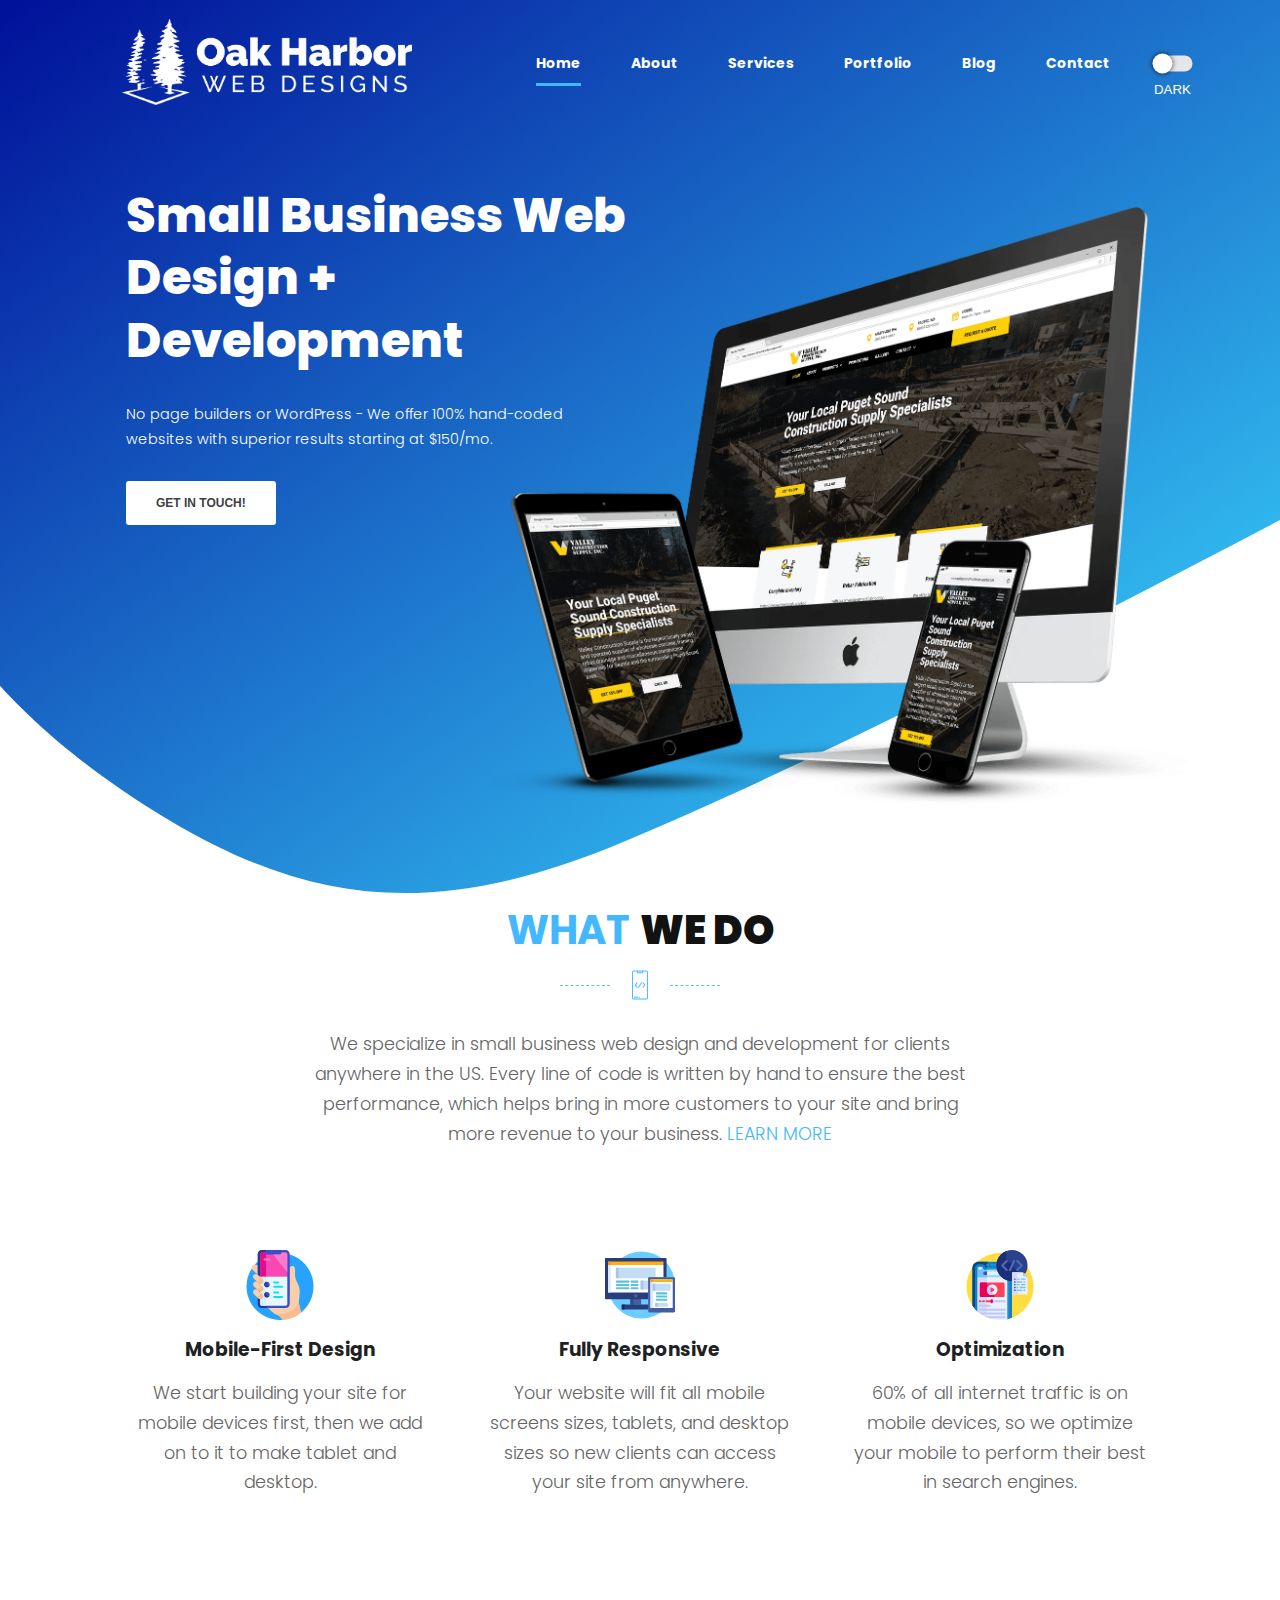
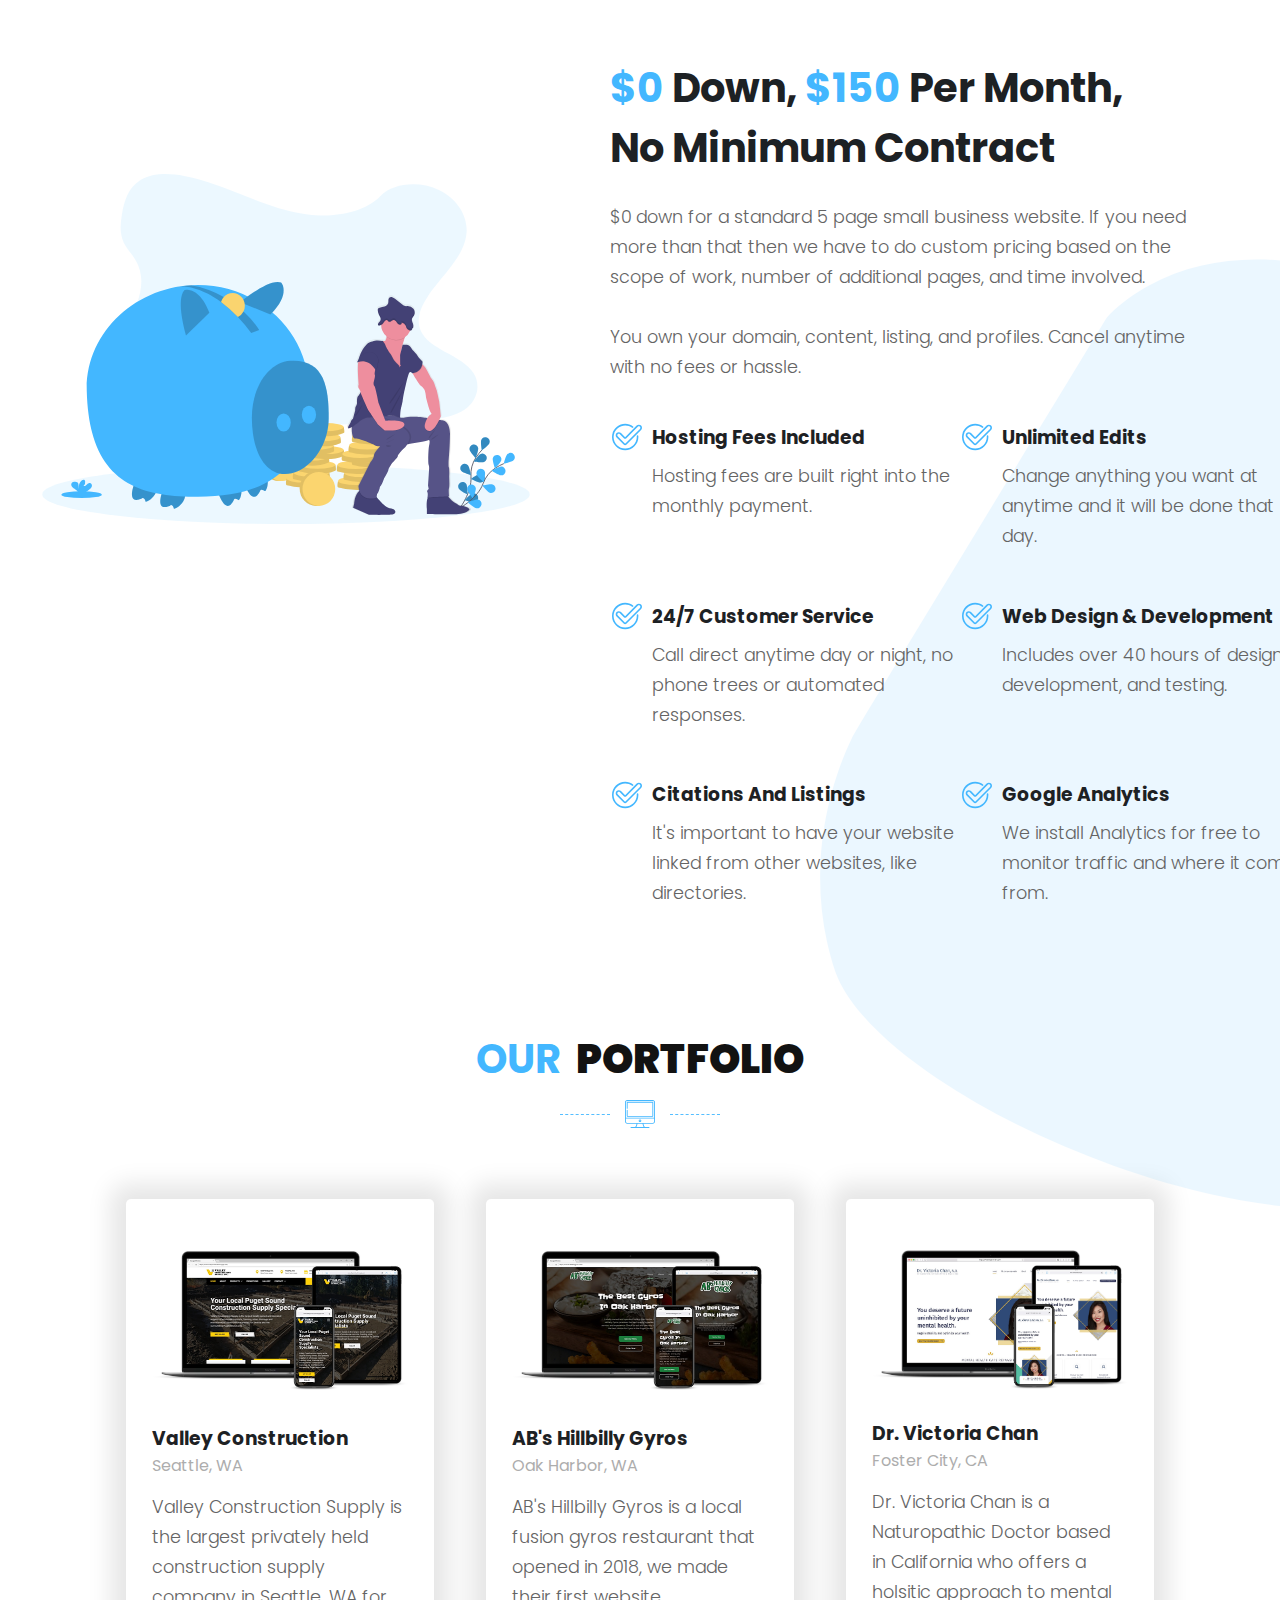
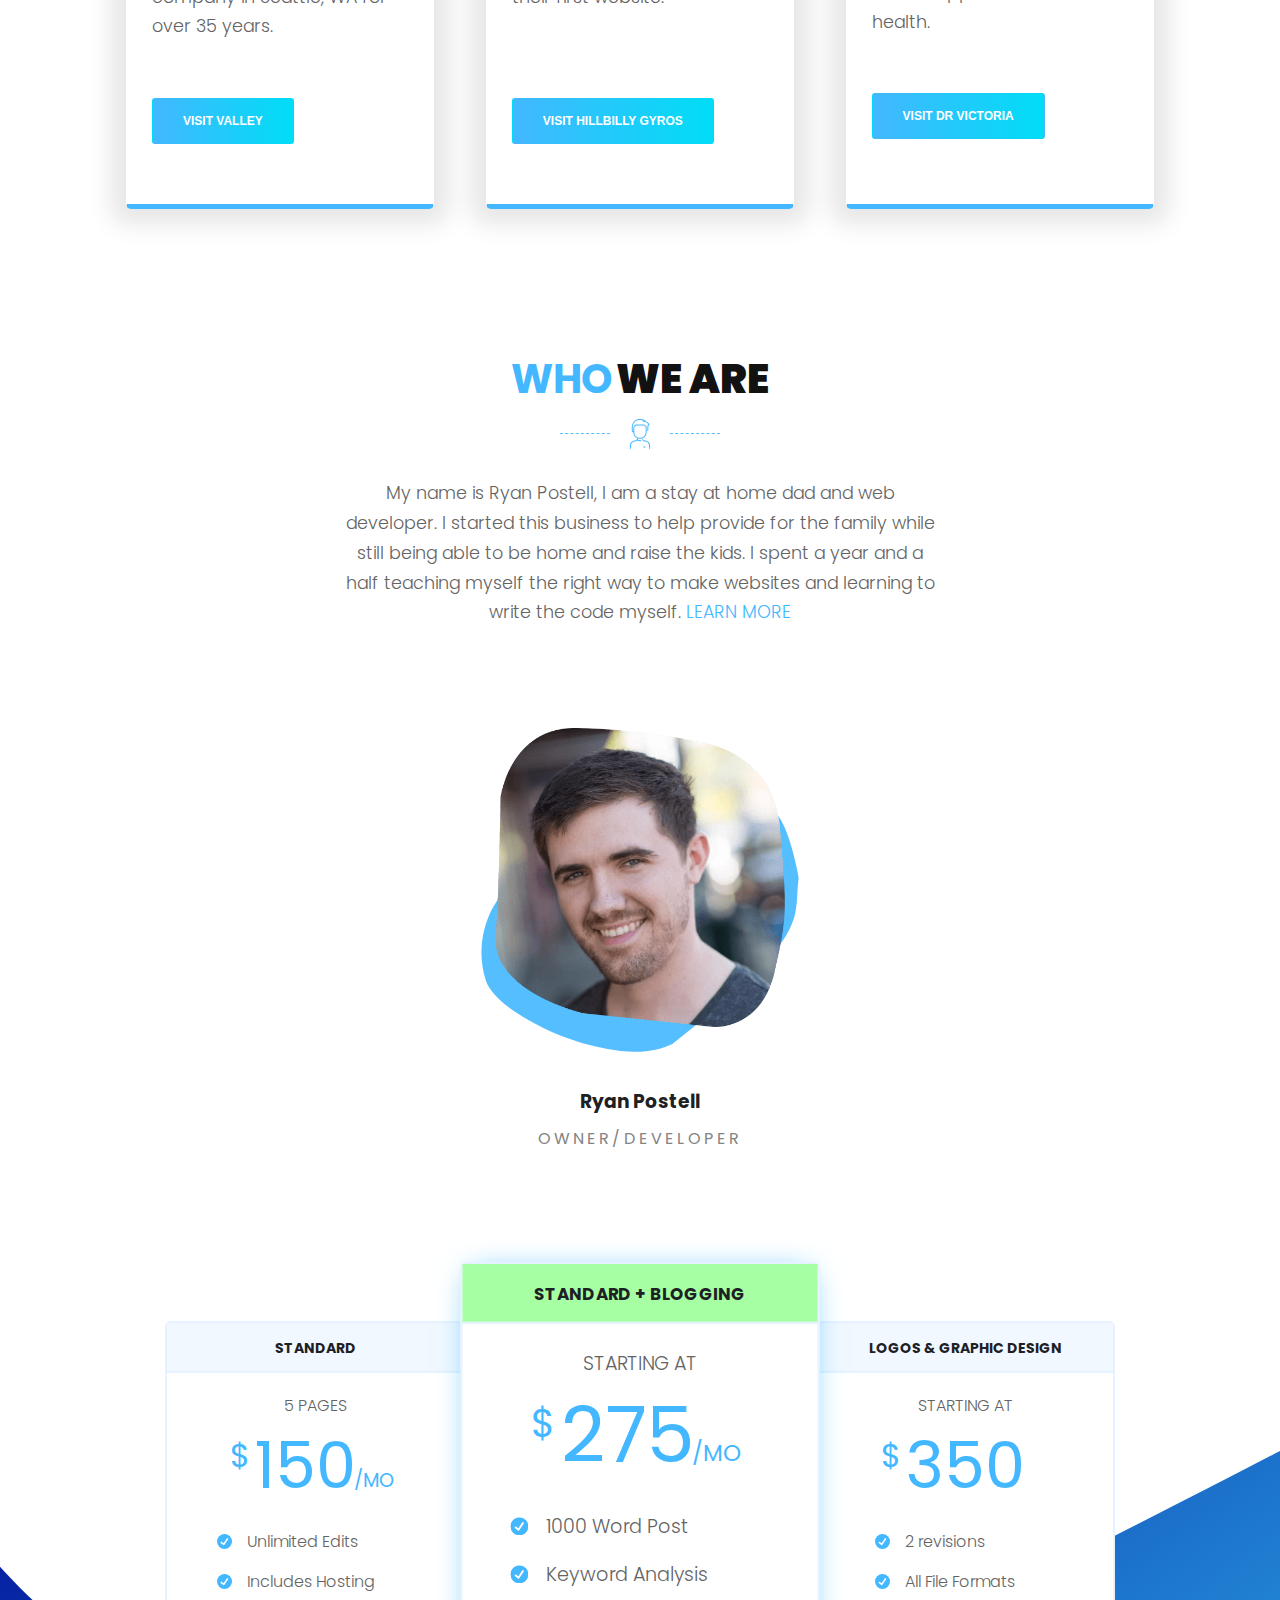
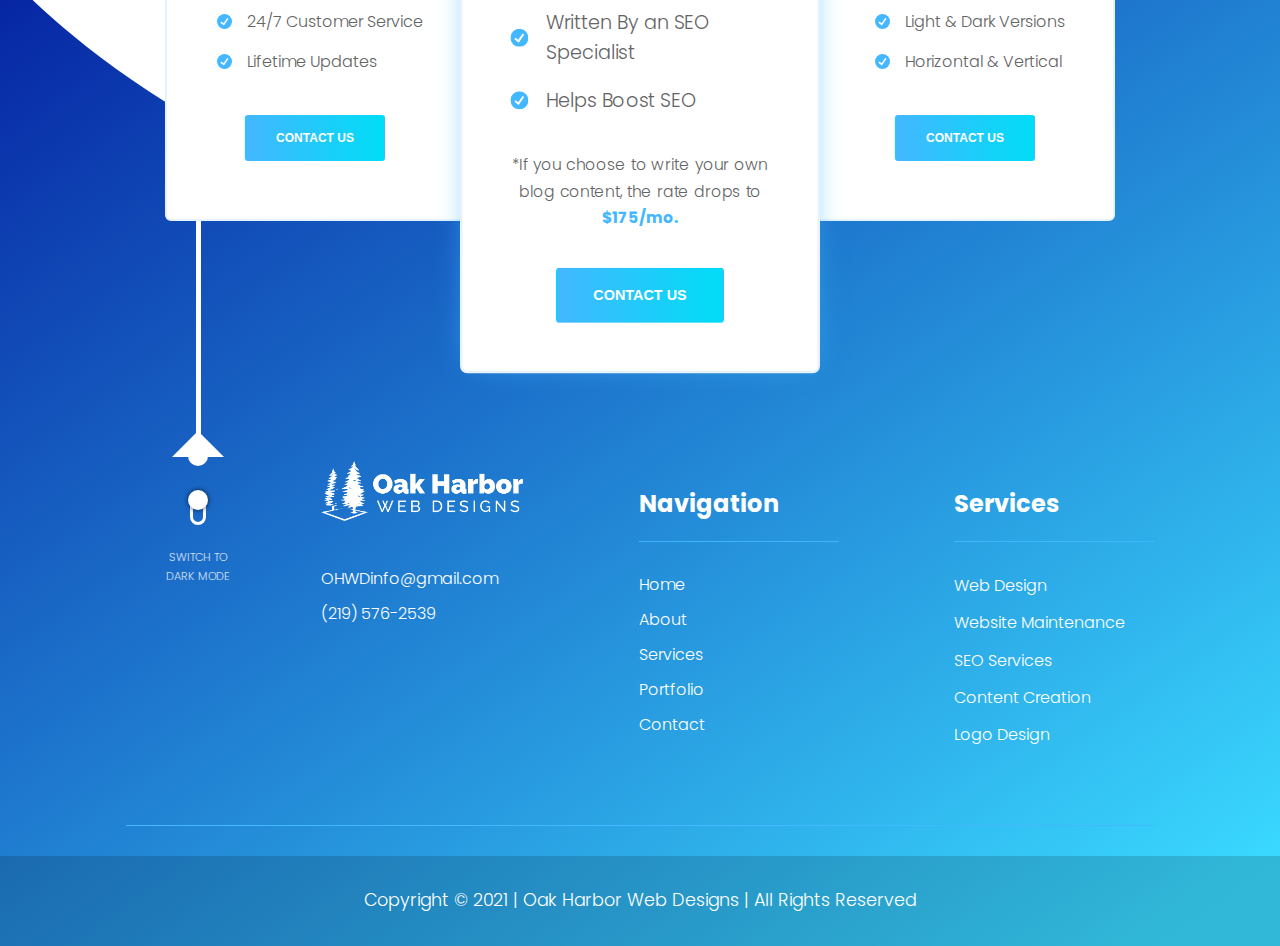
==== commit b0c1a831: "optimized asset" ====
--- a/index.html
+++ b/index.html
@@ -375,7 +375,7 @@
                         </button>
                     </div>
                     <div class="example">
-                        <img class="mobile-display" src="/images/victoria-mockup.png" width="300px" alt="sew strong website mock up">
+                        <img class="mobile-display" src="/images/victoria-mockup-mobile.png" width="300px" alt="sew strong website mock up">
                         <img class="desktop-display" src="/images/victoria-mockup.png" width="300px" alt="sew strong website mock up">
                         <h3>Dr. Victoria Chan</h3>
                         <h4>Foster City, CA</h4>
--- a/css/dark.css
+++ b/css/dark.css
@@ -58,6 +58,7 @@
     font-size: .7em !important;
     text-align: center;
     color: #fff;
+    opacity: .8;
 }
 
 .dark-toggle {
@@ -454,11 +455,13 @@
 }
 
 body.dark-mode h2, 
-body.dark-mode p {
+body.dark-mode p,
+body.dark-mode li {
     color: #fff !important;
 }
 
-body.dark-mode p {
+body.dark-mode p,
+body.dark-mode li {
     opacity: .9;
 }
 
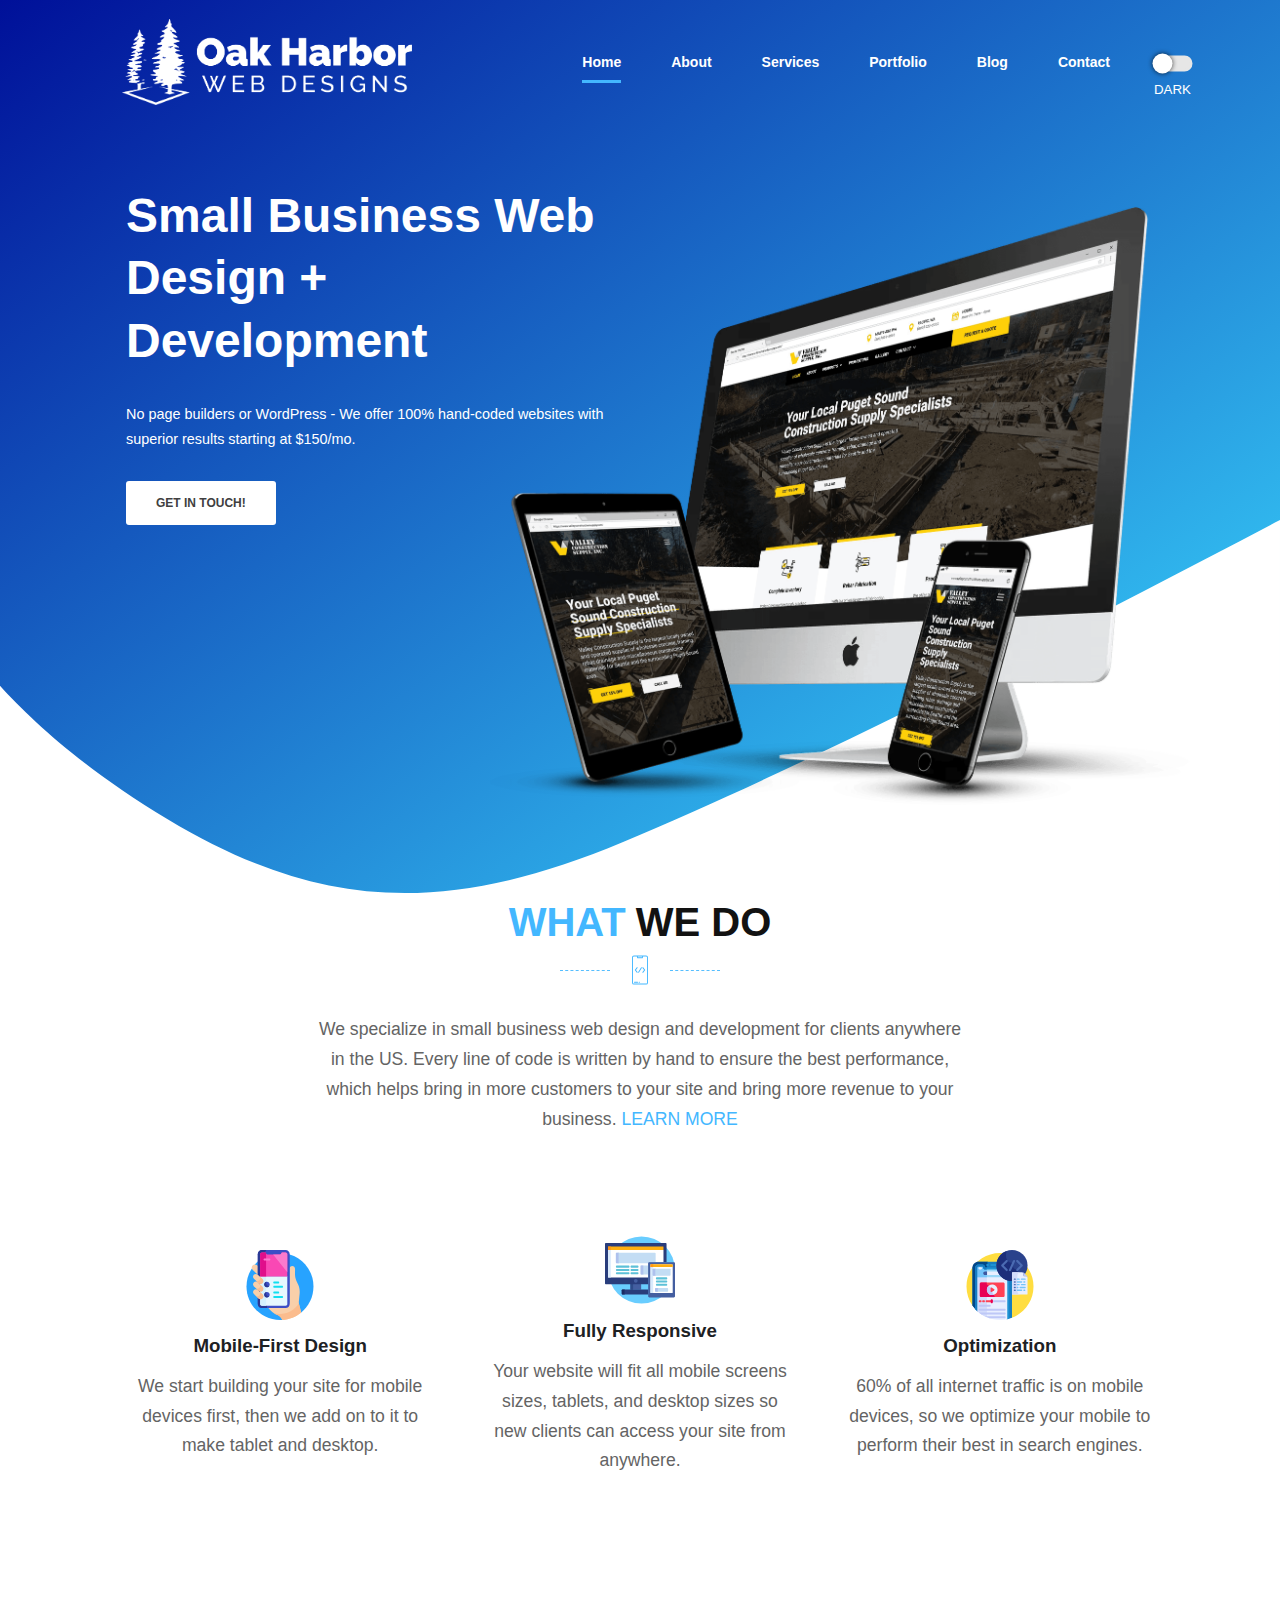
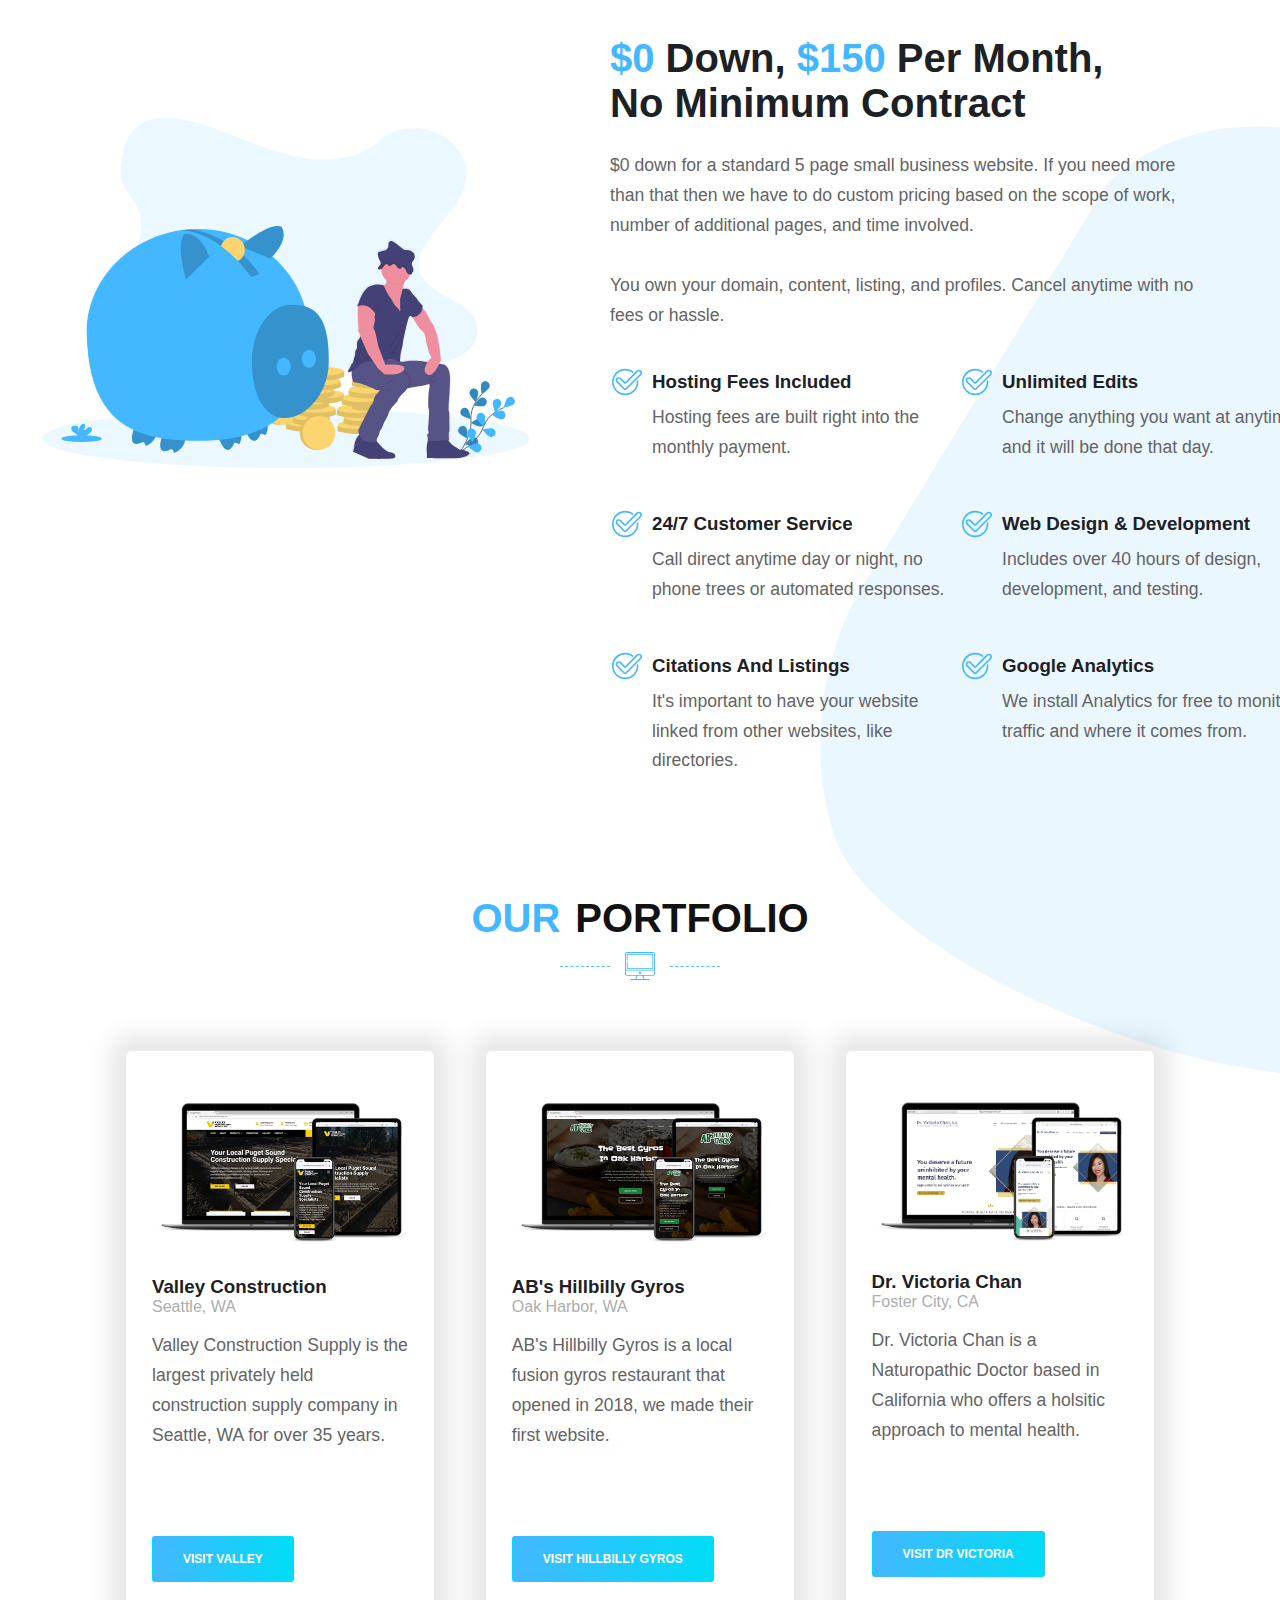
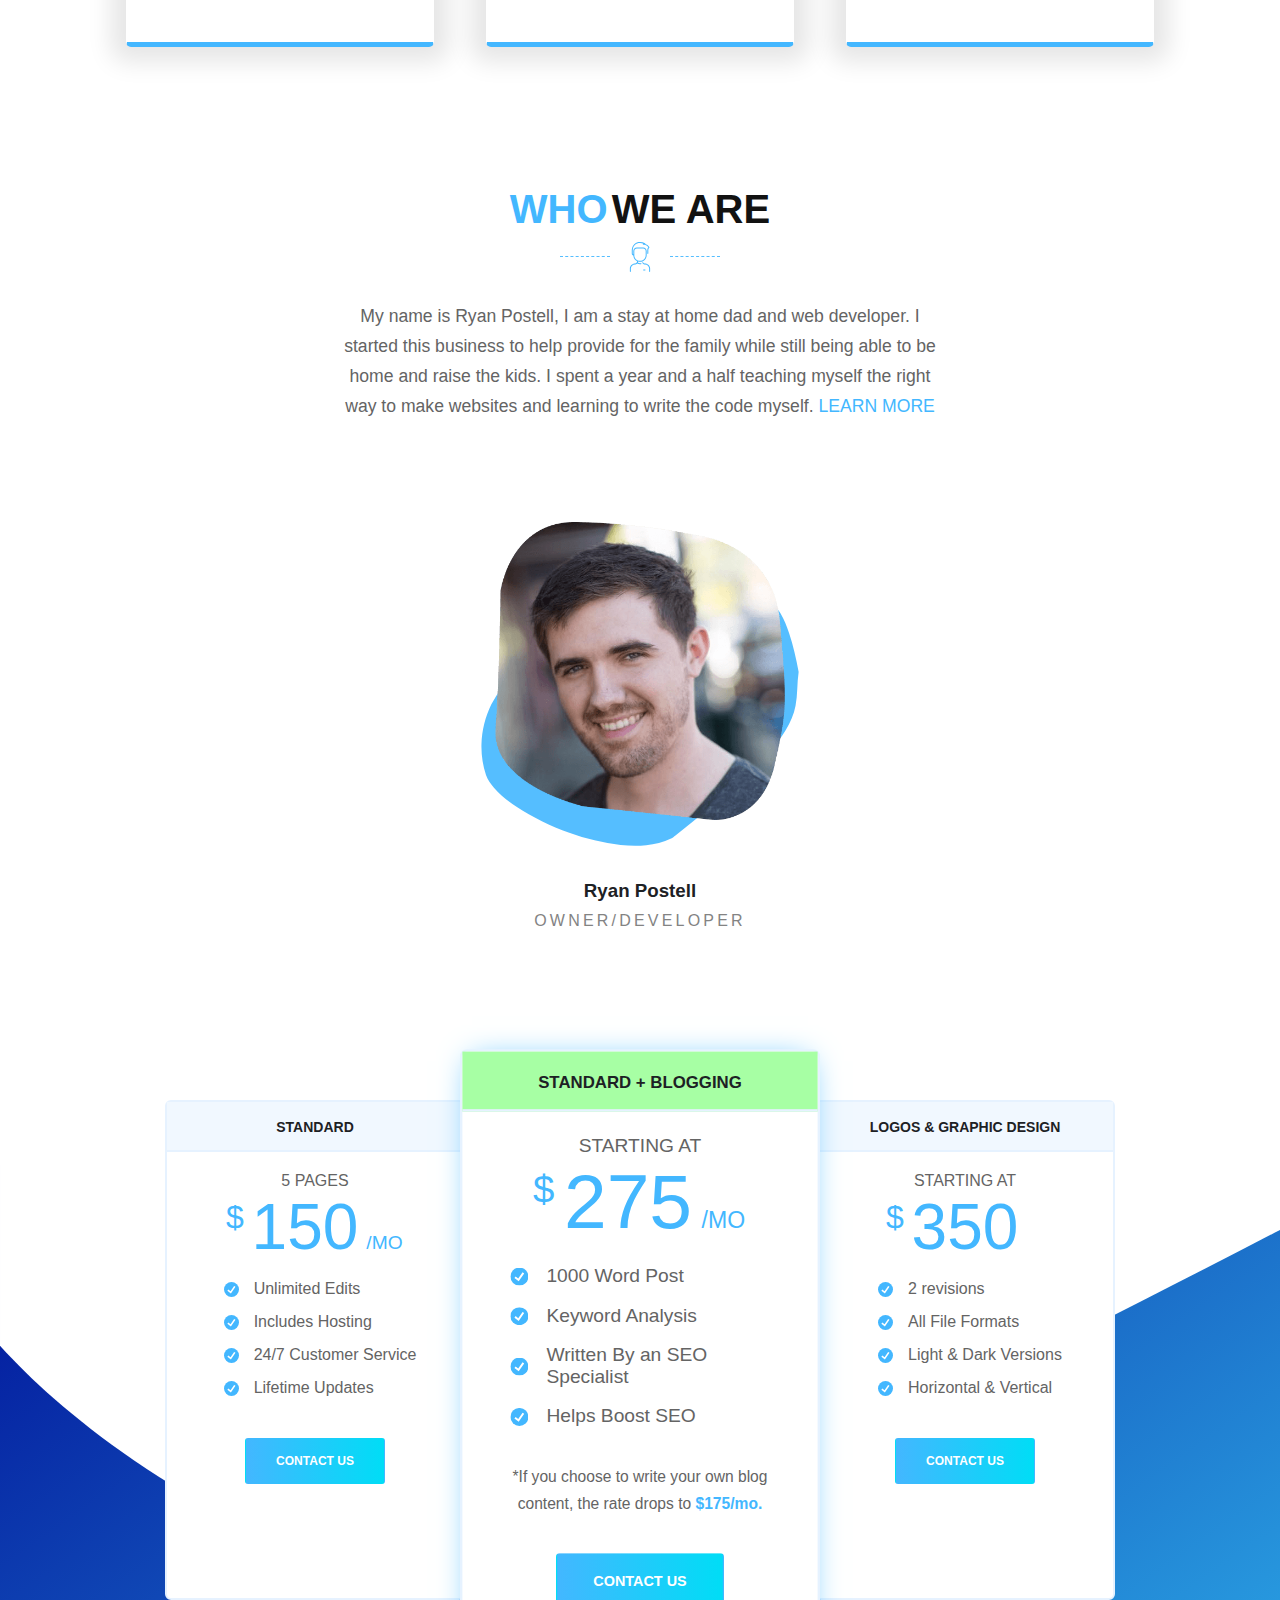
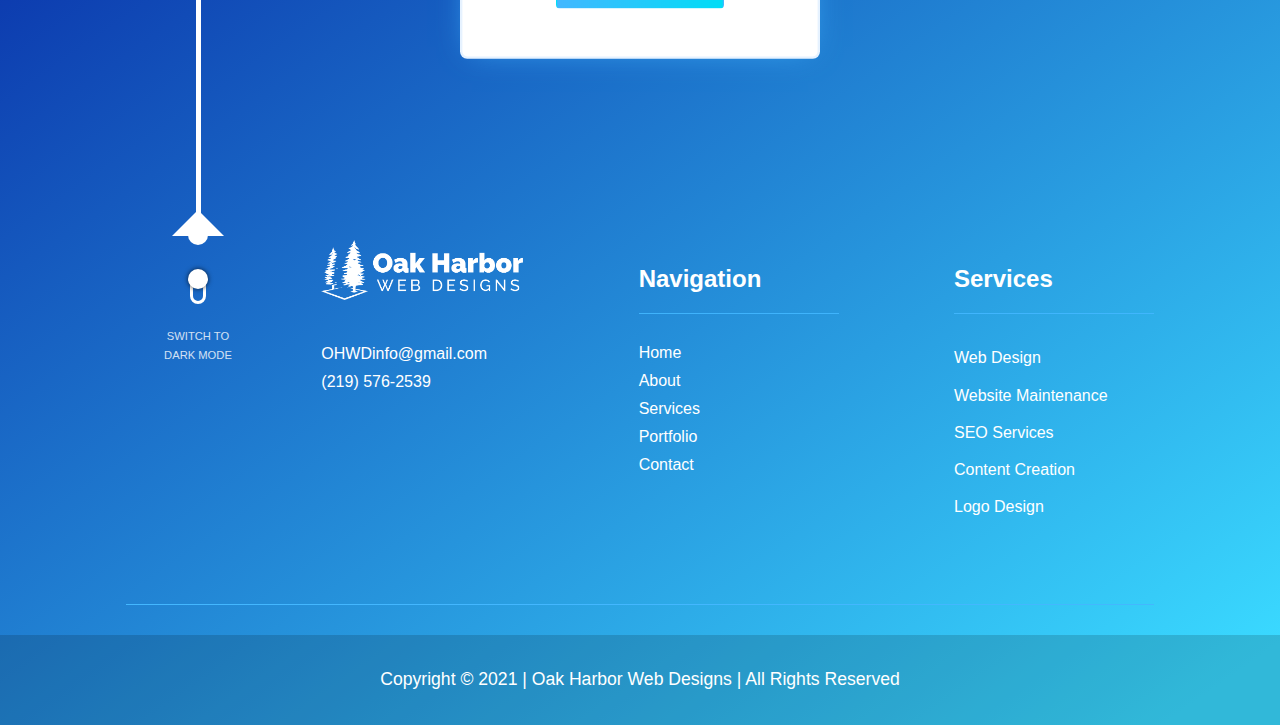
==== commit f4b98e15: "removed uneccesaay font loading" ====
--- a/index.html
+++ b/index.html
@@ -42,7 +42,7 @@
     <!--Adsense-->
     <script data-ad-client="ca-pub-9902602223629429" async src="https://pagead2.googlesyndication.com/pagead/js/adsbygoogle.js"></script>
 
-    <link href="https://fonts.googleapis.com/css2?family=Poppins:wght@200;300;400;500;600;700;800;900&family=Roboto:wght@300;400;500;700;900&family=Yellowtail&display=swap" rel="stylesheet">
+    <link href="https://fonts.googleapis.com/css2?family=Yellowtail&display=swap" rel="stylesheet">
 
     <!-- CSS -->
     <link rel="stylesheet" href="css/core-styles.css">
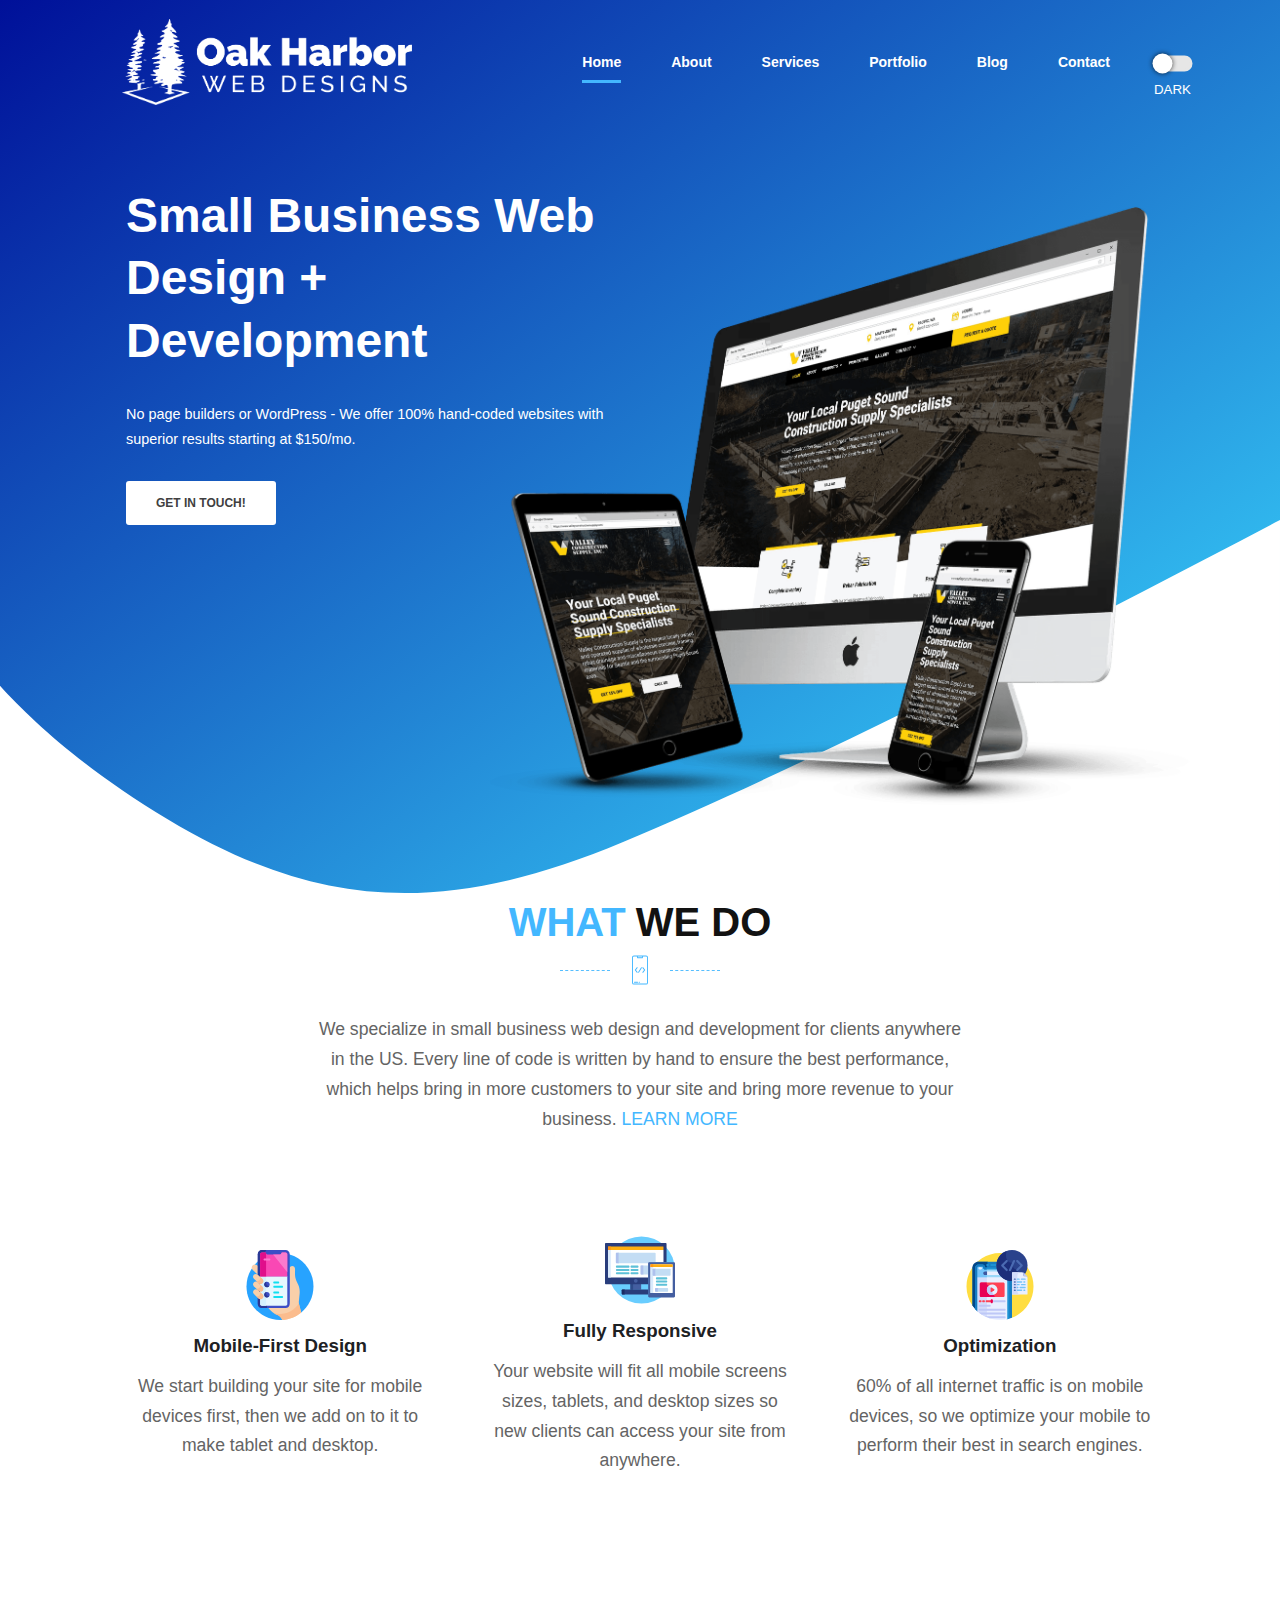
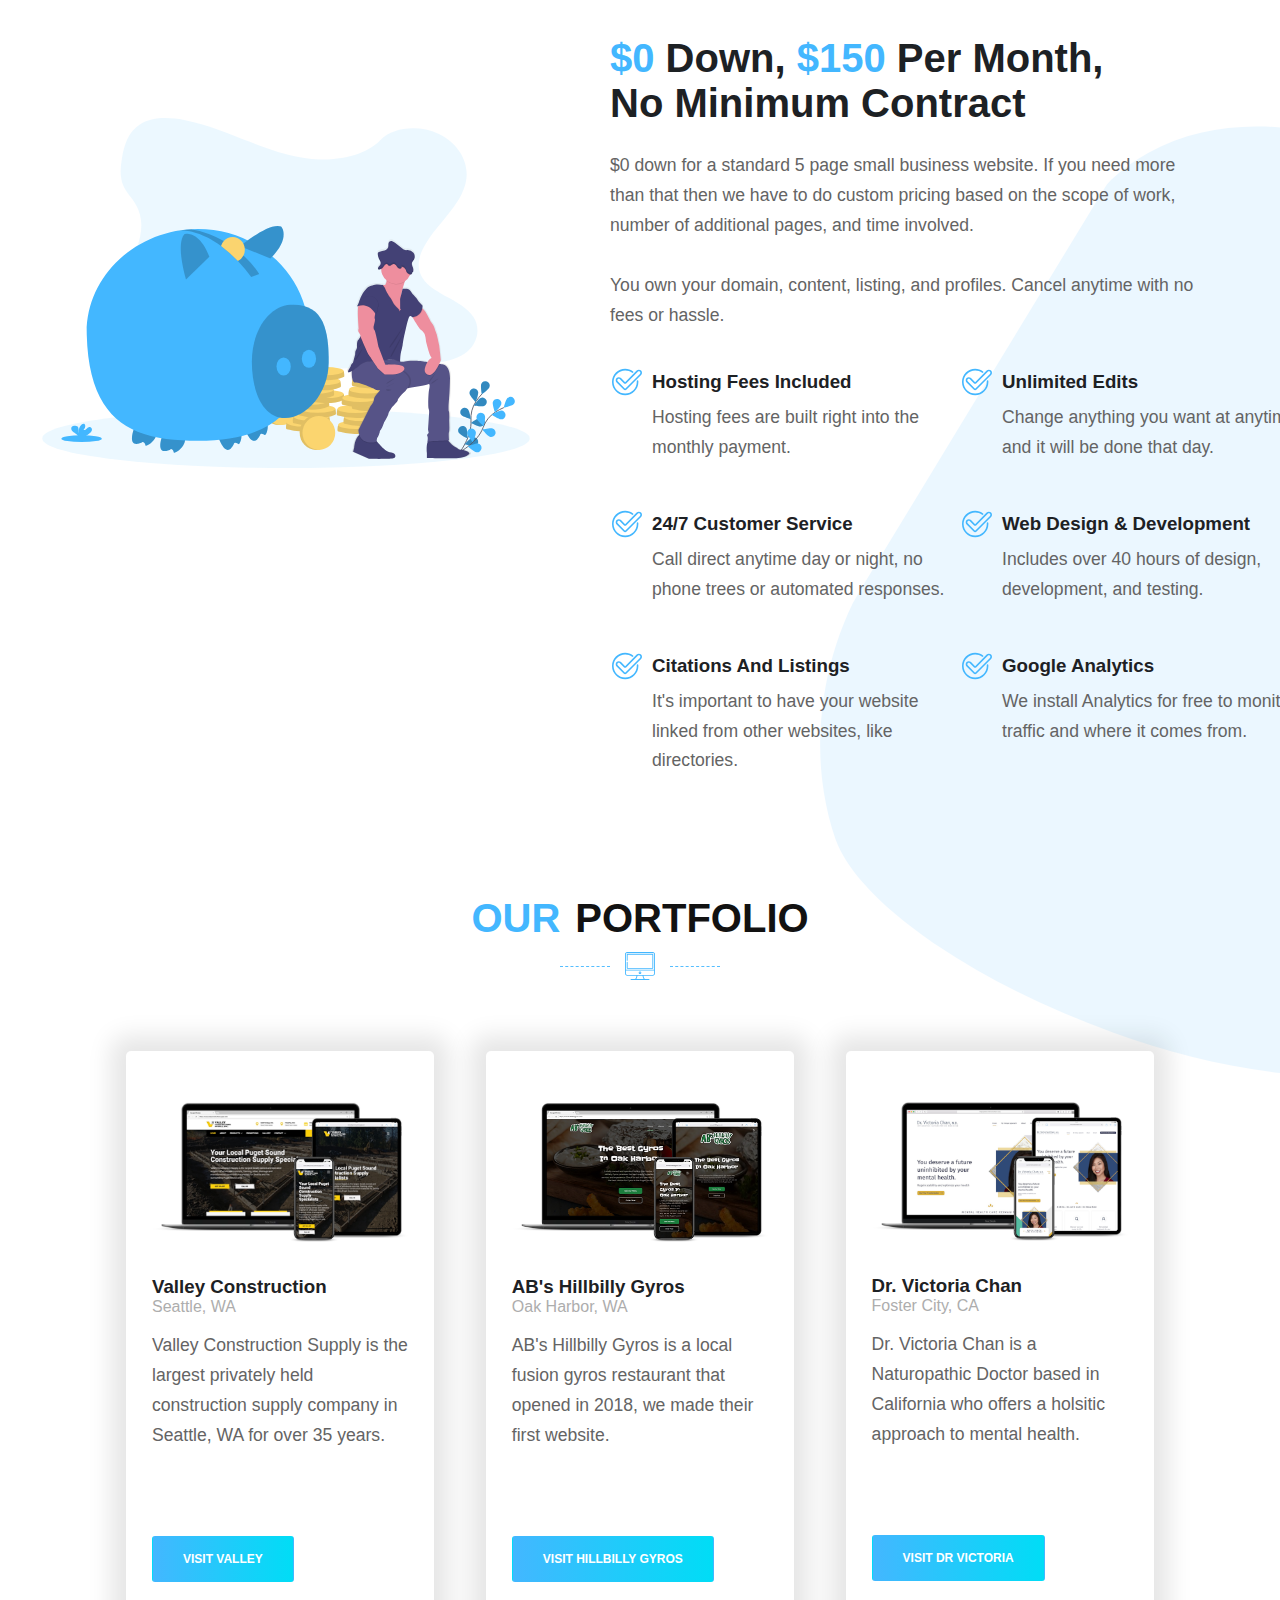
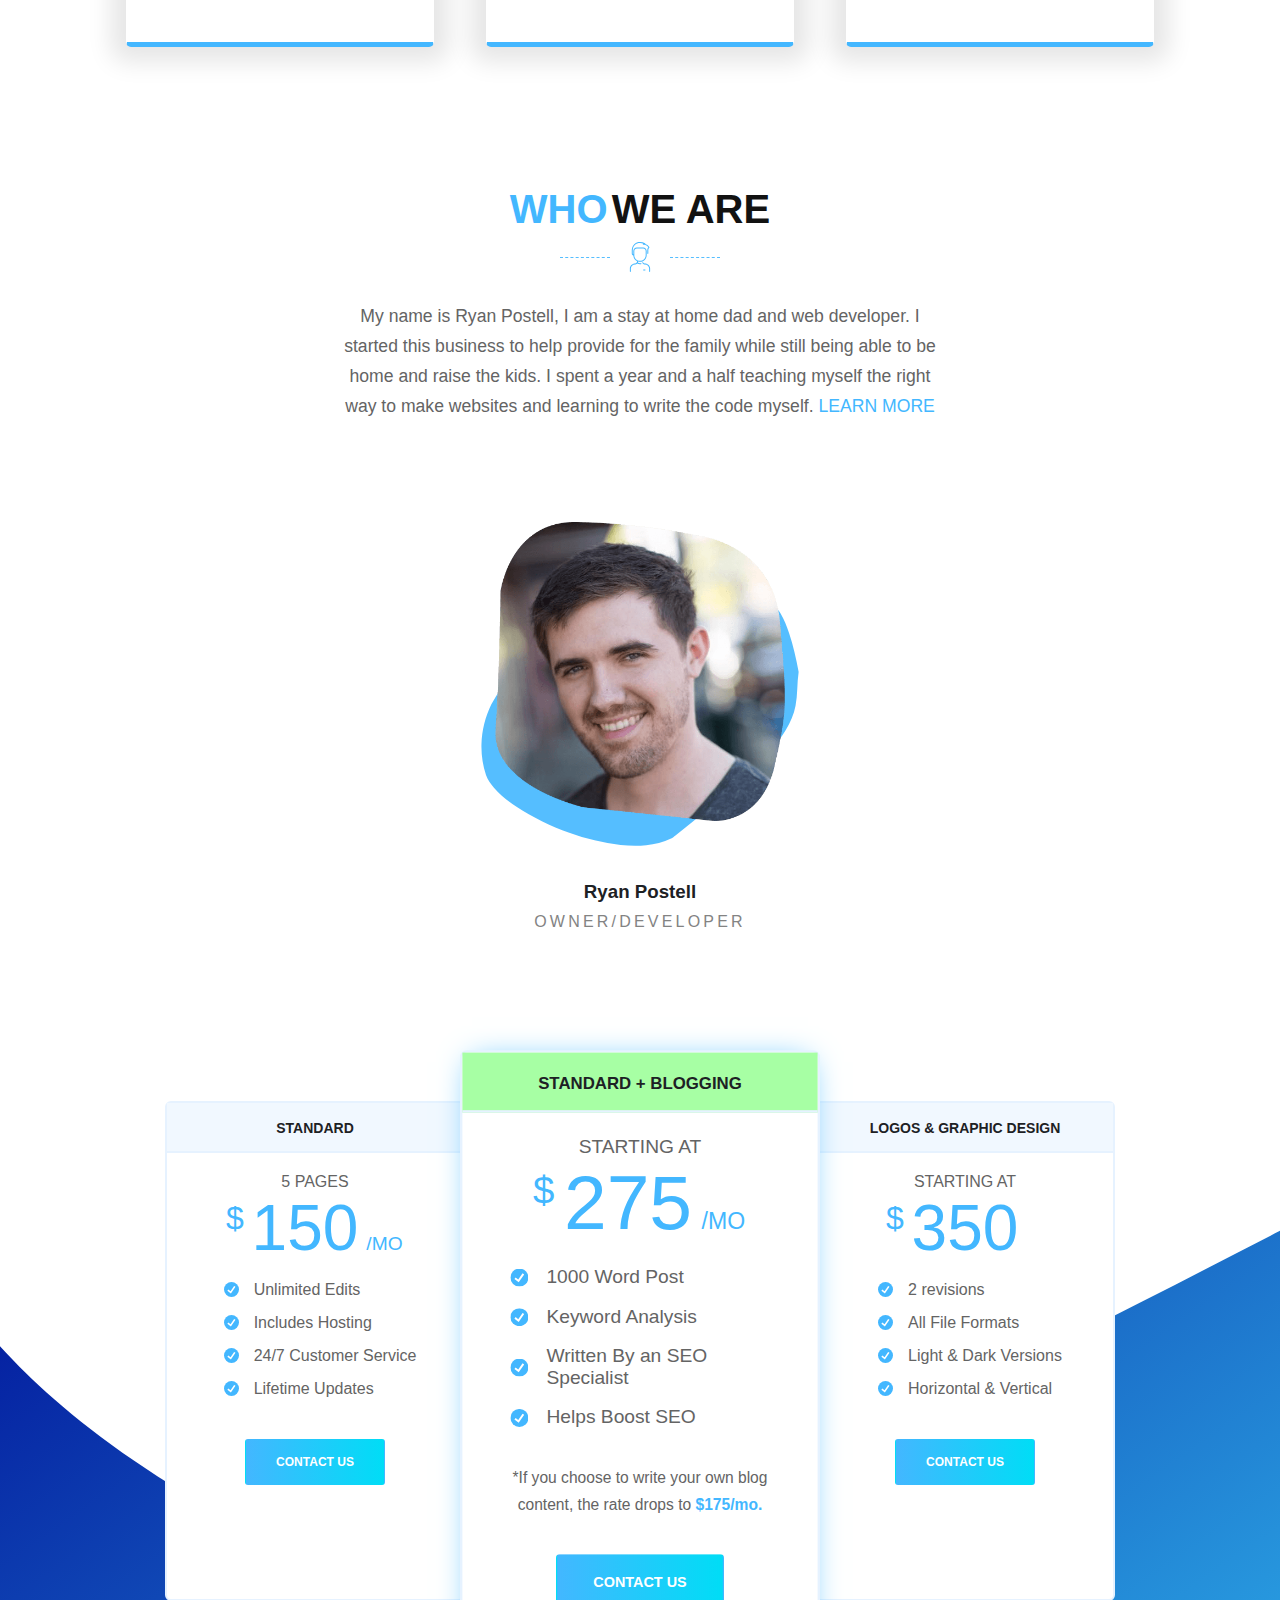
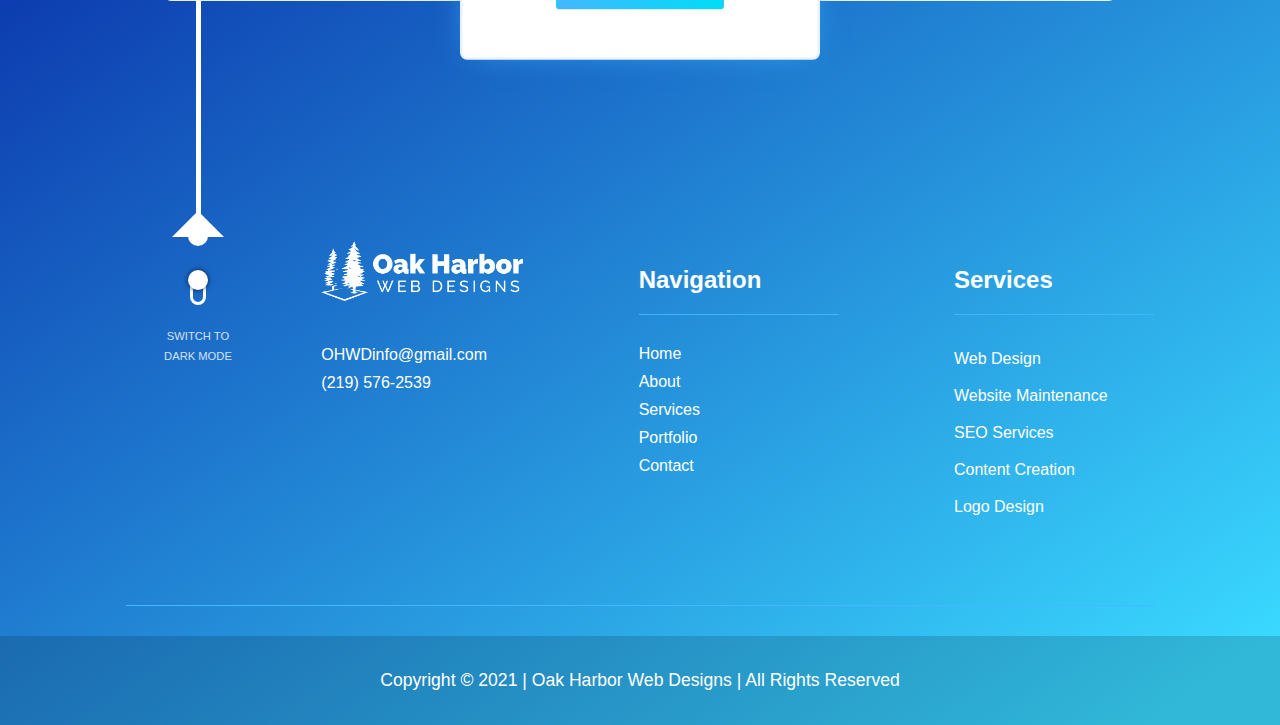
==== commit a0294563: "used image sourceset" ====
--- a/index.html
+++ b/index.html
@@ -354,7 +354,9 @@
                 </div>
                 <div class="example-group">
                     <div class="example">
-                        <img src="/images/valley-low-mockup-replace.png" width="300px" alt="valley construction supply website mock up">
+                        <img srcset="/images/valley-low-mockup-replace-400w.png 480w" 
+                                sizes="(max-width: 600px) 480px, 800px" 
+                                src="/images/valley-low-mockup.png" width="300px" alt="sew strong website mock up">
                         <h3>Valley Construction</h3>
                         <h4>Seattle, WA</h4>
                         <p>Valley Construction Supply is the largest privately held construction supply company 
@@ -375,8 +377,9 @@
                         </button>
                     </div>
                     <div class="example">
-                        <img class="mobile-display" src="/images/victoria-mockup-mobile.png" width="300px" alt="sew strong website mock up">
-                        <img class="desktop-display" src="/images/victoria-mockup.png" width="300px" alt="sew strong website mock up">
+                        <img srcset="/images/victoria-mockup-mobile-400w.png 480w"
+                            sizes="(max-width: 600px) 480px, 800px"
+                            src="/images/victoria-mockup.png" width="300px" alt="sew strong website mock up">
                         <h3>Dr. Victoria Chan</h3>
                         <h4>Foster City, CA</h4>
                         <p>Dr. Victoria Chan is a Naturopathic Doctor based in California who offers a holsitic approach to mental health.
